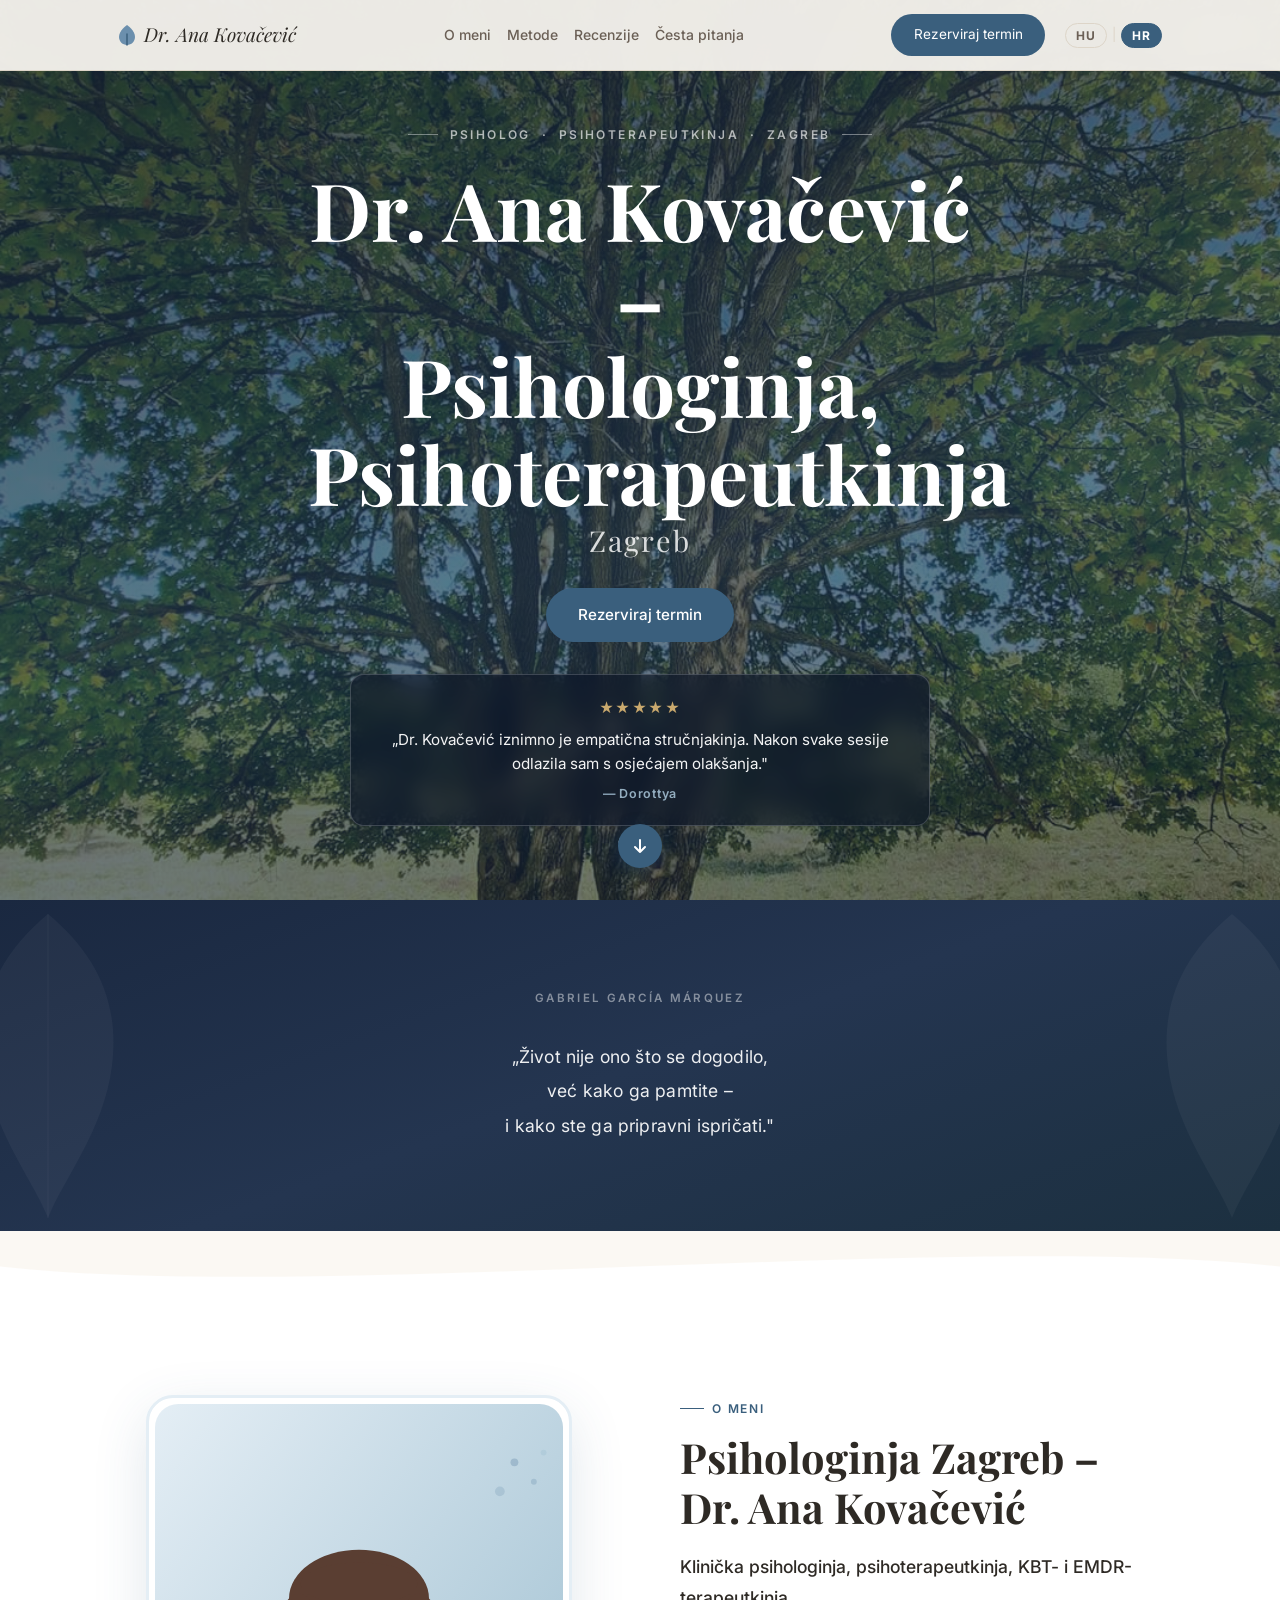
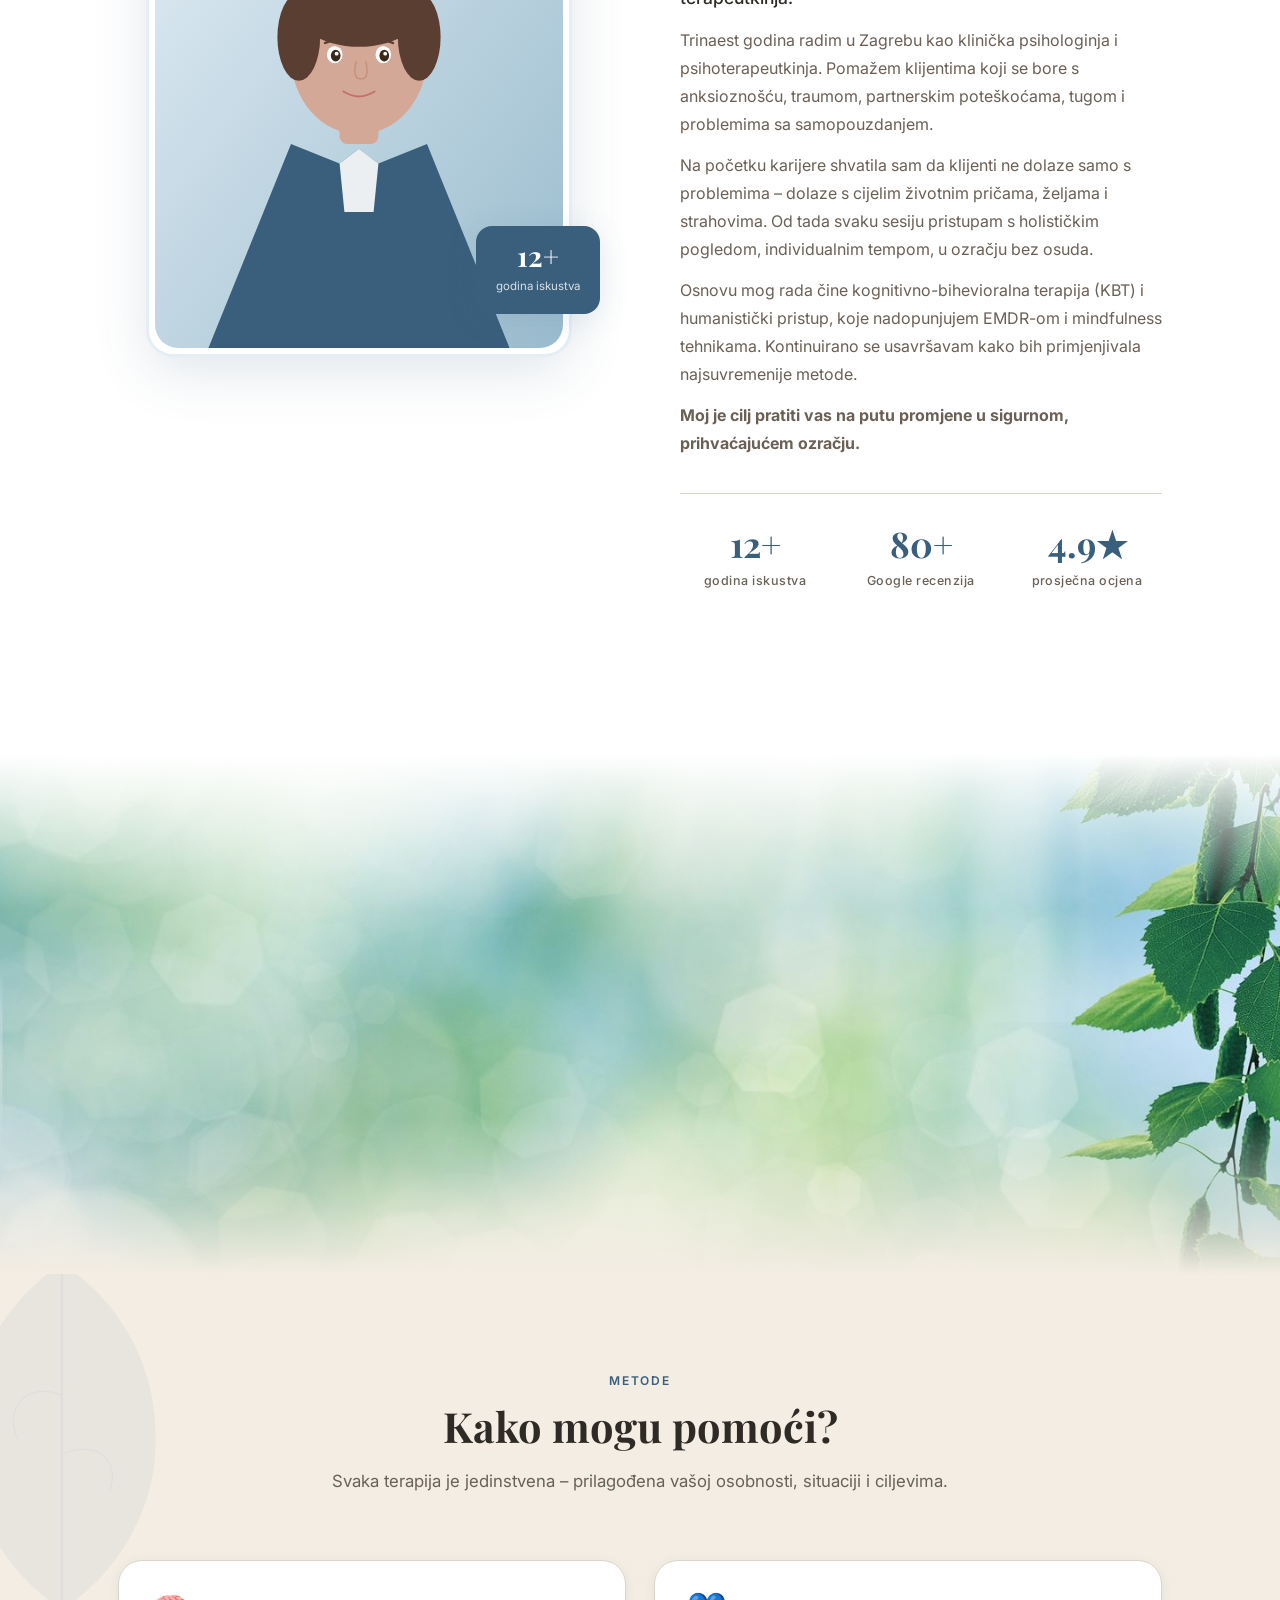
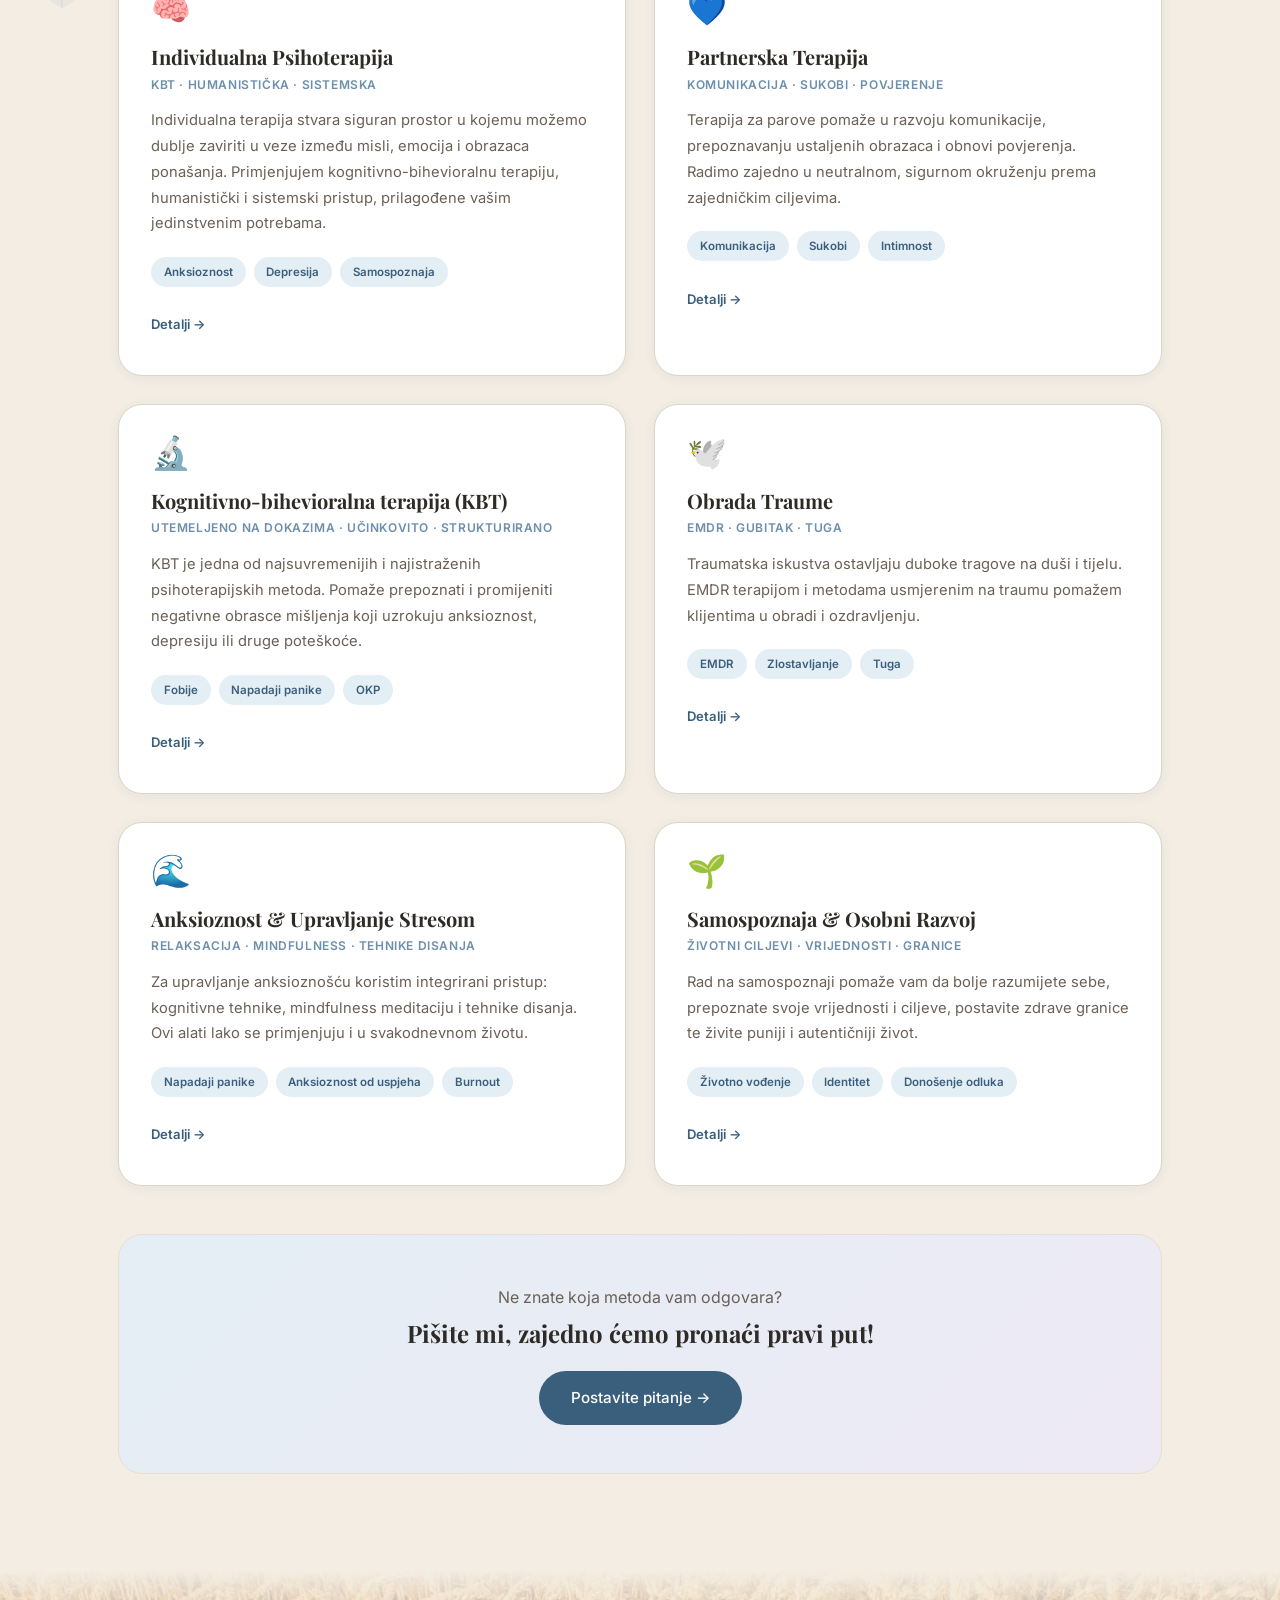
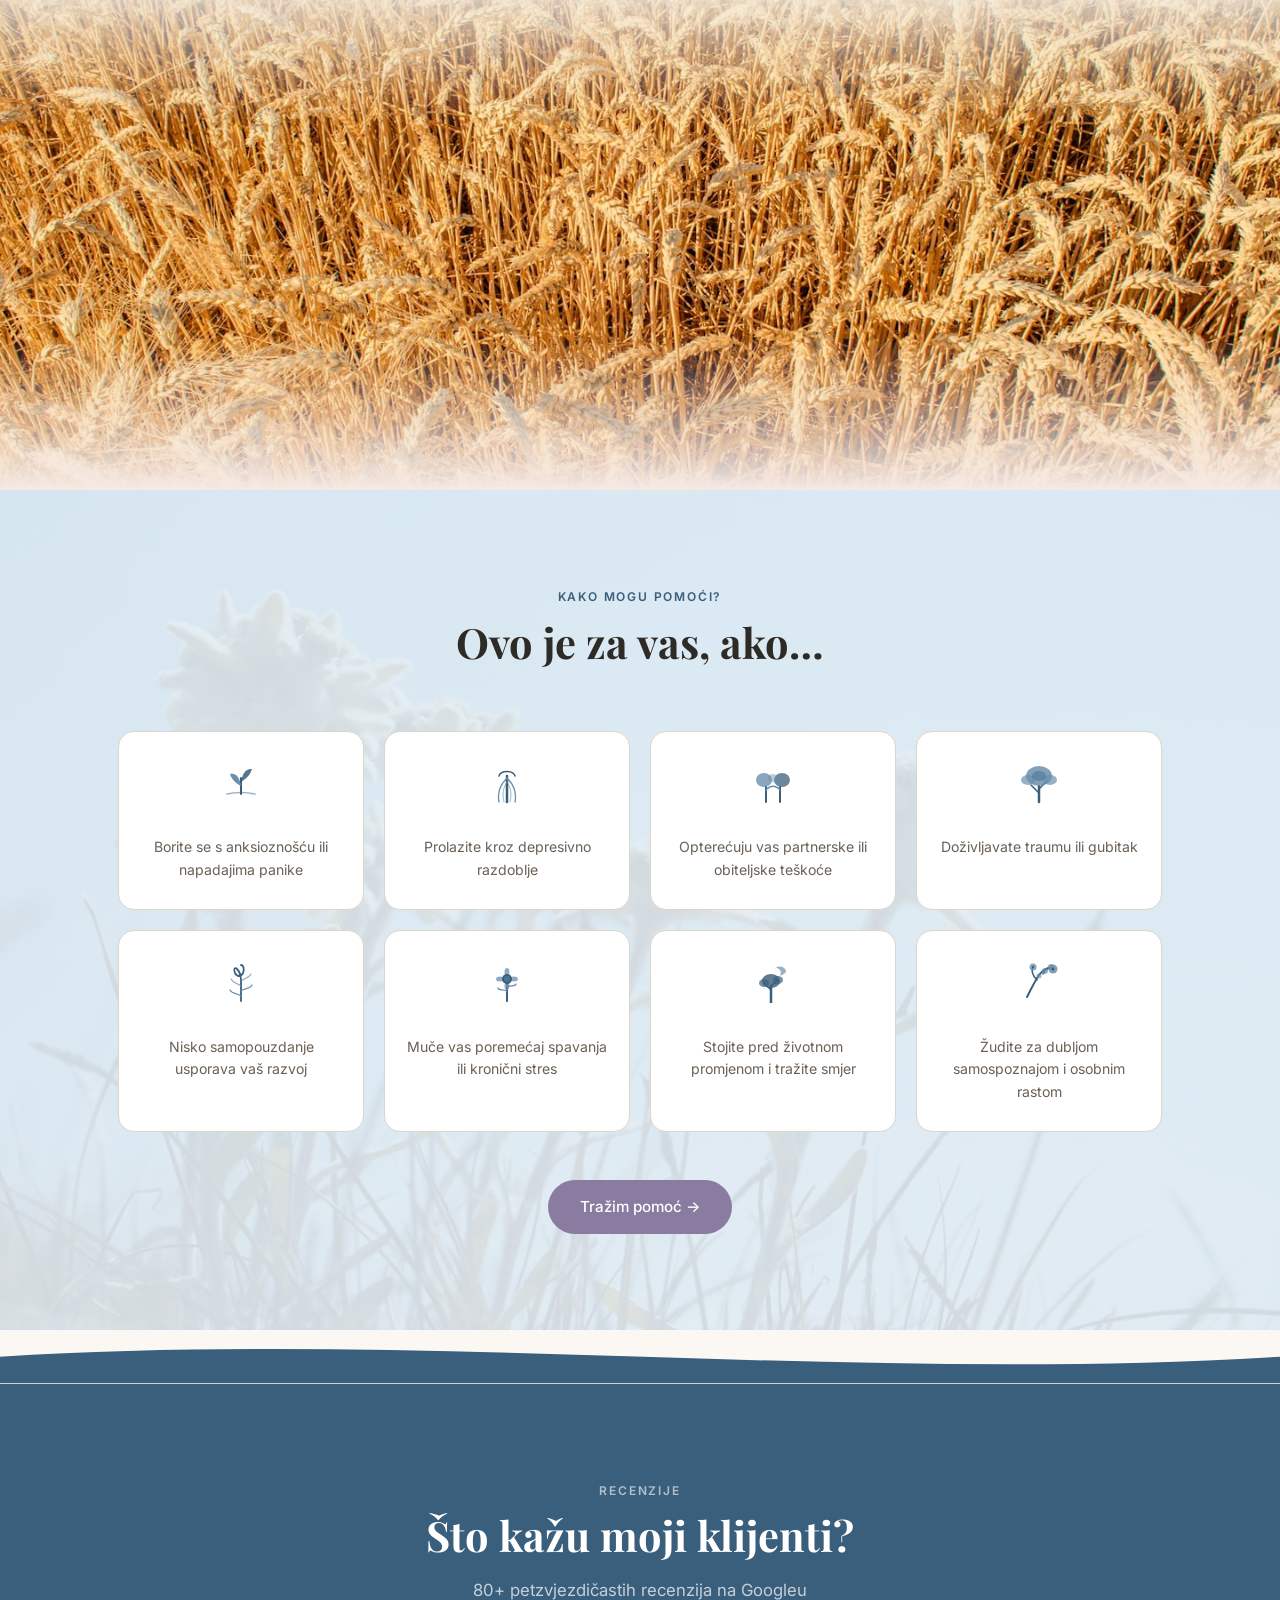
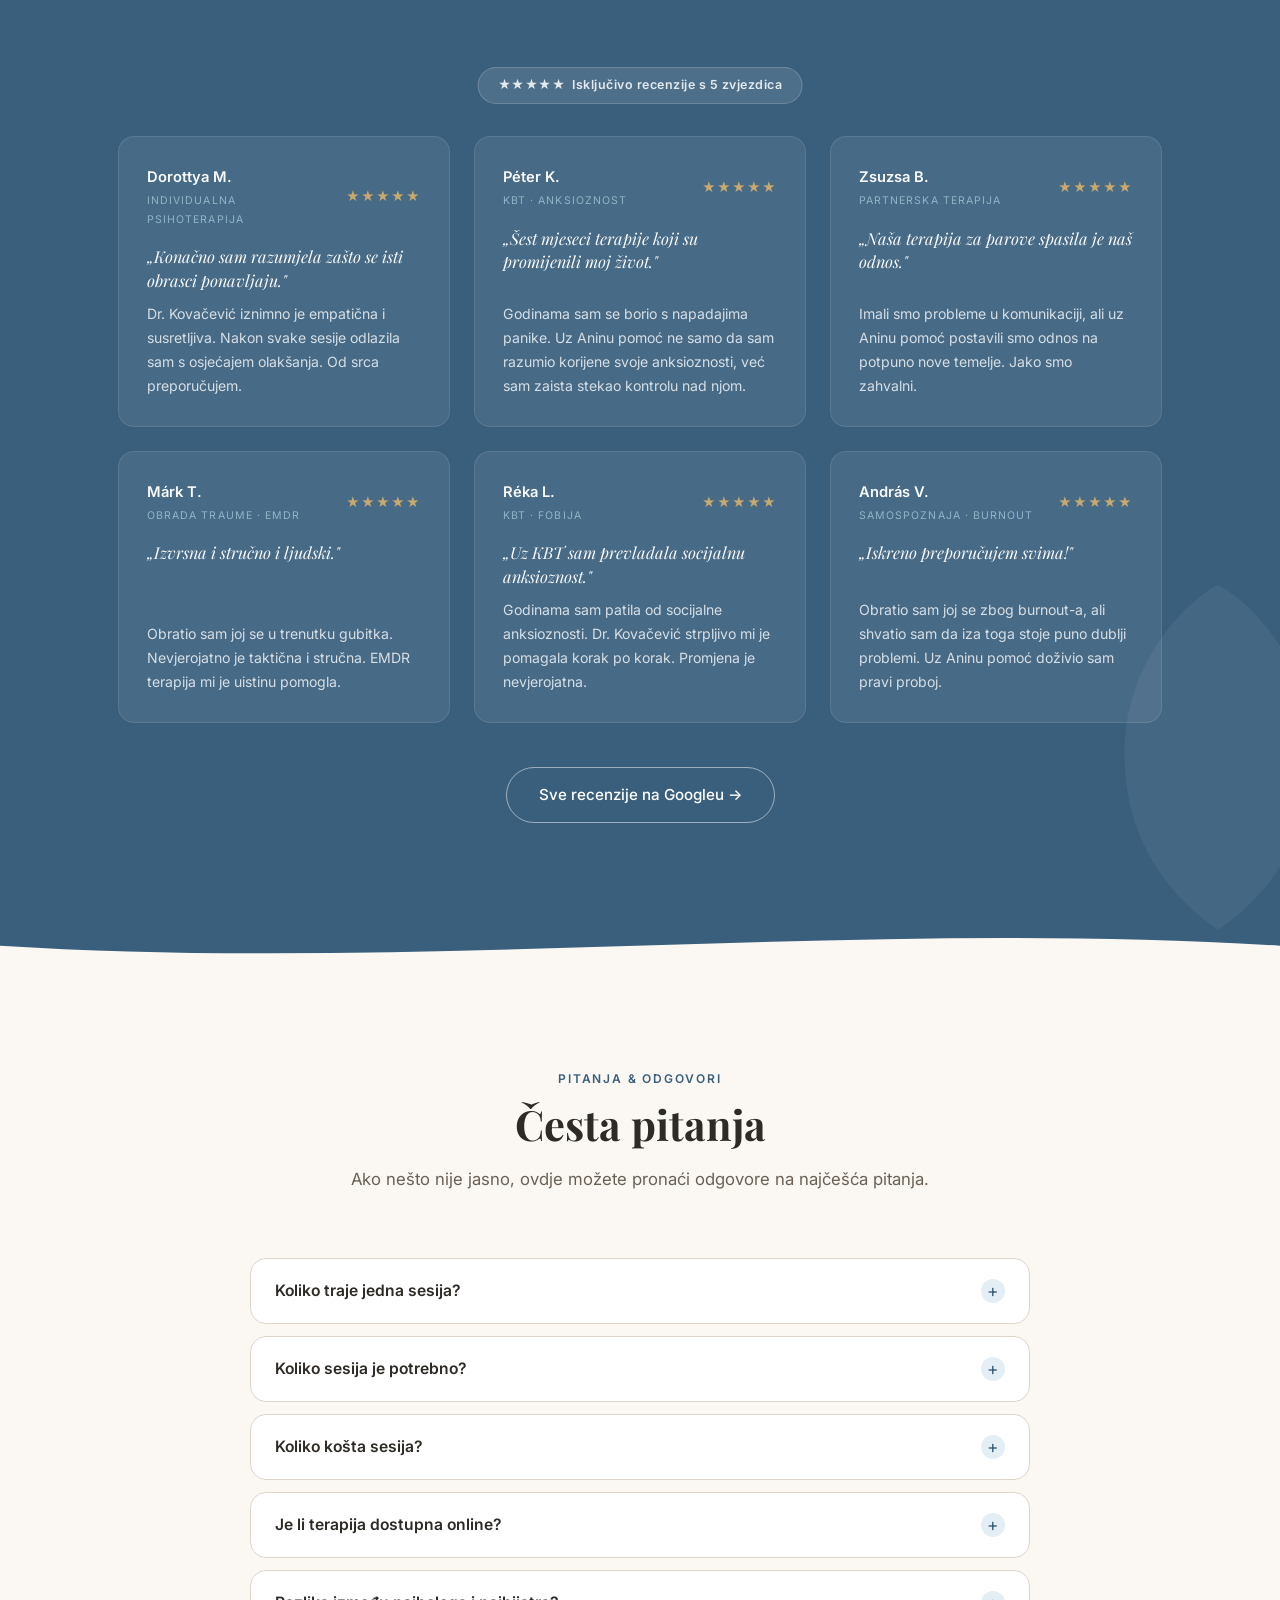
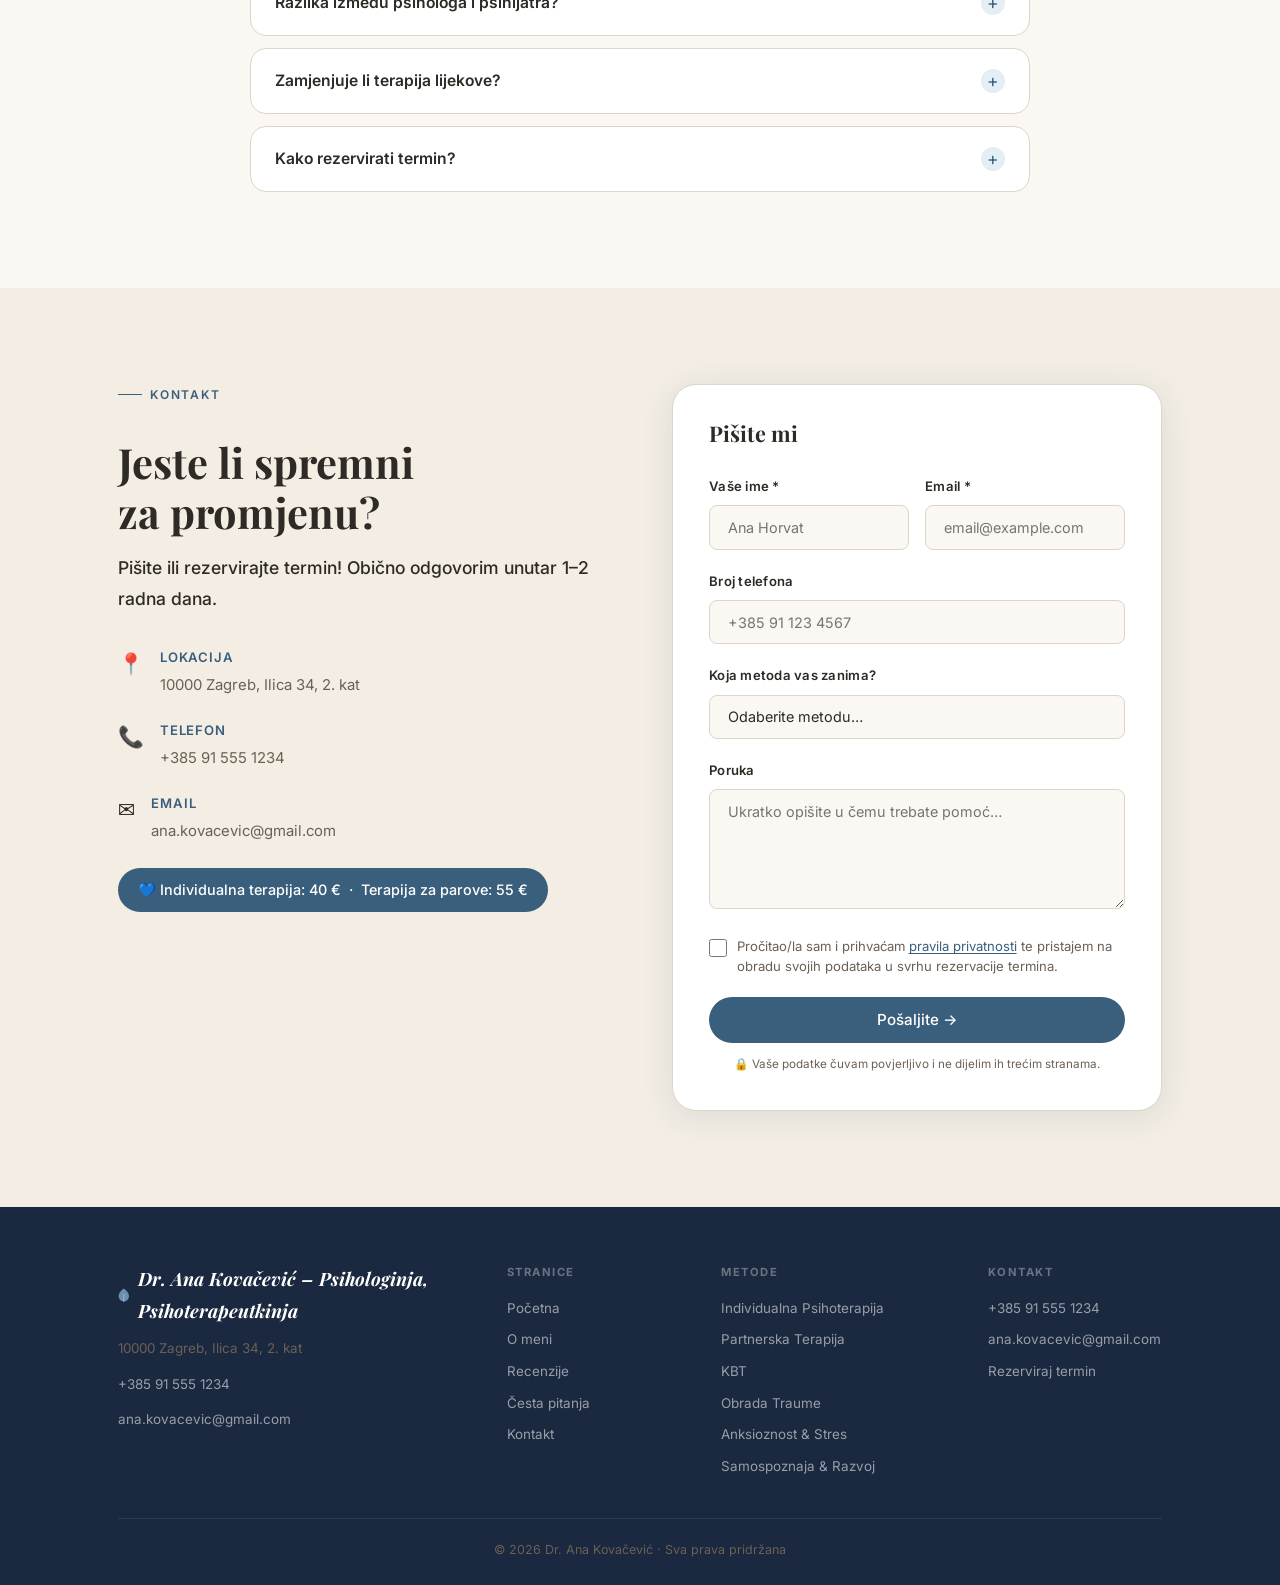
==== hr/index.html @ 61e97c7f "Add Croatian HR page: Dr. Ana Kovačević, Zagreb, EUR prices, Gmail Separate URL at /hr/ with fully s" ====
<!DOCTYPE html>
<html lang="hr">
<head>
  <meta charset="UTF-8">
  <meta name="viewport" content="width=device-width, initial-scale=1.0">
  <title>Dr. Ana Kovačević – Psihologinja, Psihoterapeutkinja | Zagreb</title>
  <meta name="description" content="Psiholog Zagreb – Dr. Ana Kovačević klinička psihologinja i psihoterapeutkinja. KBT, EMDR, individualna terapija, terapija za parove, obrada traume, upravljanje anksioznošću.">
  <meta name="keywords" content="psiholog Zagreb, psihoterapeutkinja Zagreb, Dr. Ana Kovačević, KBT terapija, EMDR, individualna terapija, terapija za parove, anksioznost, obrada traume">
  <meta name="author" content="Dr. Ana Kovačević">
  <link rel="canonical" href="https://csancus.github.io/pelda-projekt/hr/">
  <meta property="og:type" content="website">
  <meta property="og:url" content="https://csancus.github.io/pelda-projekt/hr/">
  <meta property="og:title" content="Dr. Ana Kovačević – Psihologinja, Psihoterapeutkinja | Zagreb">
  <meta property="og:description" content="Klinička psihologinja i psihoterapeutkinja u Zagrebu. KBT, EMDR, individualna i partnerska terapija. 12+ godina iskustva, 80+ Google recenzija.">
  <meta property="og:locale" content="hr_HR">
  <script type="application/ld+json">
  {
    "@context": "https://schema.org",
    "@type": "FAQPage",
    "mainEntity": [
      {
        "@type": "Question",
        "name": "Koliko traje jedna sesija?",
        "acceptedAnswer": { "@type": "Answer", "text": "Jedna sesija traje 50–60 minuta. Za prvu konzultaciju preporučujem rezervirati 90 minuta jer radimo detaljnu procjenu." }
      },
      {
        "@type": "Question",
        "name": "Koliko sesija je potrebno?",
        "acceptedAnswer": { "@type": "Answer", "text": "Svaka osoba je individualna. Mnogi osjete poboljšanje već nakon 3–5 sesija. Za dublje probleme preporučuje se 10–20 sesija." }
      },
      {
        "@type": "Question",
        "name": "Koliko košta sesija?",
        "acceptedAnswer": { "@type": "Answer", "text": "Individualna terapija: 40 € / sesija. Terapija za parove: 55 € / sesija." }
      }
    ]
  }
  </script>
  <script type="application/ld+json">
  {
    "@context": "https://schema.org",
    "@type": "HealthAndBeautyBusiness",
    "name": "Dr. Ana Kovačević – Psihologinja, Psihoterapeutkinja",
    "description": "Klinička psihologinja i psihoterapeutkinja u Zagrebu. KBT, EMDR, individualna i partnerska terapija.",
    "url": "https://csancus.github.io/pelda-projekt/hr/",
    "telephone": "+385915551234",
    "email": "ana.kovacevic@gmail.com",
    "address": {
      "@type": "PostalAddress",
      "streetAddress": "Ilica 34, 2. kat",
      "addressLocality": "Zagreb",
      "postalCode": "10000",
      "addressCountry": "HR"
    },
    "aggregateRating": {
      "@type": "AggregateRating",
      "ratingValue": "4.9",
      "reviewCount": "80",
      "bestRating": "5"
    },
    "priceRange": "40–55 €"
  }
  </script>
  <link rel="preload" as="image" href="../images/hero-bg.jpg" fetchpriority="high">
  <link rel="preconnect" href="https://fonts.googleapis.com">
  <link rel="preconnect" href="https://fonts.gstatic.com" crossorigin>
  <link rel="preload" href="https://fonts.googleapis.com/css2?family=Playfair+Display:ital,wght@0,400;0,600;0,700;1,400;1,600&family=Inter:wght@300;400;500;600&display=swap" as="style" onload="this.onload=null;this.rel='stylesheet'">
  <noscript><link rel="stylesheet" href="https://fonts.googleapis.com/css2?family=Playfair+Display:ital,wght@0,400;0,600;0,700;1,400;1,600&family=Inter:wght@300;400;500;600&display=swap"></noscript>
  <link rel="stylesheet" href="../style.css">
</head>
<body>

<!-- NAV -->
<header class="nav" id="nav">
  <div class="nav__inner">
    <a href="/hr/" class="nav__logo">
      <span class="nav__logo-leaf" aria-hidden="true">
        <svg width="18" height="22" viewBox="0 0 18 22" fill="none"><path d="M9 1C9 1 1 6 1 13C1 17.4 4.6 21 9 21C13.4 21 17 17.4 17 13C17 6 9 1 9 1Z" fill="#6B8FAD"/><path d="M9 21V10" stroke="#3A5F7D" stroke-width="1.5" stroke-linecap="round"/></svg>
      </span>
      Dr. Ana Kovačević
    </a>
    <button class="nav__toggle" id="navToggle" aria-label="Izbornik"><span></span><span></span><span></span></button>
    <nav class="nav__menu" id="navMenu">
      <a href="#o-meni">O meni</a>
      <a href="#metode">Metode</a>
      <a href="#recenzije">Recenzije</a>
      <a href="#pitanja">Česta pitanja</a>
      <a href="#kontakt" class="nav__cta nav__cta--mobile-only">Rezerviraj termin</a>
    </nav>
    <div class="nav__actions">
      <a href="#kontakt" class="nav__cta">Rezerviraj termin</a>
      <div class="lang-switcher">
        <button class="lang-btn" data-lang="hu">HU</button>
        <span class="lang-sep">|</span>
        <button class="lang-btn active" data-lang="hr">HR</button>
      </div>
    </div>
  </div>
</header>

<!-- HERO -->
<section class="hero" id="hero">
  <div class="hero__overlay" aria-hidden="true"></div>
  <div class="hero__content">
    <p class="hero__tag">Psiholog &nbsp;·&nbsp; Psihoterapeutkinja &nbsp;·&nbsp; Zagreb</p>
    <h1 class="hero__title">Dr. Ana Kovačević –<br>Psihologinja,<br>Psihoterapeutkinja<br><span class="hero__city">Zagreb</span></h1>
    <div class="hero__actions">
      <a href="#kontakt" class="btn btn--primary">Rezerviraj termin</a>
    </div>
    <div class="hero__carousel" aria-label="Recenzije">
      <div class="hero__carousel-inner">
        <div class="hero__carousel-item active">
          <span class="hero__carousel-stars">★★★★★</span>
          <p class="hero__carousel-text">„Dr. Kovačević iznimno je empatična stručnjakinja. Nakon svake sesije odlazila sam s osjećajem olakšanja."</p>
          <p class="hero__carousel-author">— Dorottya</p>
        </div>
        <div class="hero__carousel-item">
          <span class="hero__carousel-stars">★★★★★</span>
          <p class="hero__carousel-text">„Godinama sam se borio s napadajima panike. Uz Aninu pomoć zaista sam stekao kontrolu nad njima!"</p>
          <p class="hero__carousel-author">— Péter</p>
        </div>
        <div class="hero__carousel-item">
          <span class="hero__carousel-stars">★★★★★</span>
          <p class="hero__carousel-text">„Naša terapija za parove spasila je naš odnos. Iskreno preporučujemo!"</p>
          <p class="hero__carousel-author">— Zsuzsa &amp; Márk</p>
        </div>
      </div>
      <div class="hero__carousel-dots" aria-hidden="true">
        <span class="active"></span>
        <span></span>
        <span></span>
      </div>
    </div>
  </div>
</section>

<!-- VERS SZEKCIÓ -->
<section class="vers-section" id="vers">
  <div class="vers-deco vers-deco--left" aria-hidden="true">
    <svg viewBox="0 0 200 400" fill="none"><path d="M100 10 C40 60 10 120 20 200 C30 280 80 340 100 390 C120 340 170 280 180 200 C190 120 160 60 100 10Z" fill="rgba(255,255,255,0.04)"/><path d="M100 390 L100 10" stroke="rgba(255,255,255,0.06)" stroke-width="1"/></svg>
  </div>
  <div class="vers-deco vers-deco--right" aria-hidden="true">
    <svg viewBox="0 0 200 400" fill="none"><path d="M100 10 C40 60 10 120 20 200 C30 280 80 340 100 390 C120 340 170 280 180 200 C190 120 160 60 100 10Z" fill="rgba(255,255,255,0.04)"/></svg>
  </div>
  <div class="vers-inner">
    <span class="vers-label">Gabriel García Márquez</span>
    <blockquote class="vers-text">
      <p>„Život nije ono što se dogodilo,<br>
već kako ga pamtite –<br>
i kako ste ga pripravni ispričati."</p>
    </blockquote>
  </div>
</section>

<!-- WAVE -->
<div class="wave-divider" aria-hidden="true">
  <svg viewBox="0 0 1440 80" preserveAspectRatio="none"><path d="M0,40 C360,80 1080,0 1440,40 L1440,80 L0,80 Z" fill="#fff"/></svg>
</div>

<!-- O MENI -->
<section class="section bemutatkozas" id="o-meni">
  <div class="container container--split">
    <div class="bemutatkozas__img">
      <div class="bemutatkozas__img-wrap">
        <!-- SVG placeholder portrait -->
        <svg class="bemutatkozas__photo" viewBox="0 0 420 560" xmlns="http://www.w3.org/2000/svg" aria-label="Dr. Ana Kovačević psihologinja portret">
          <defs>
            <linearGradient id="bgGrad" x1="0%" y1="0%" x2="100%" y2="100%">
              <stop offset="0%" style="stop-color:#E4EEF5;stop-opacity:1" />
              <stop offset="100%" style="stop-color:#9ABCCE;stop-opacity:1" />
            </linearGradient>
            <linearGradient id="figureGrad" x1="0%" y1="0%" x2="0%" y2="100%">
              <stop offset="0%" style="stop-color:#6B8FAD;stop-opacity:0.85" />
              <stop offset="100%" style="stop-color:#3A5F7D;stop-opacity:0.9" />
            </linearGradient>
            <clipPath id="roundedClip">
              <rect width="420" height="560" rx="24" ry="24"/>
            </clipPath>
          </defs>
          <g clip-path="url(#roundedClip)">
            <rect width="420" height="560" fill="url(#bgGrad)"/>
            <!-- Body / torso -->
            <ellipse cx="210" cy="580" rx="155" ry="120" fill="url(#figureGrad)"/>
            <!-- Neck -->
            <rect x="190" y="290" width="40" height="60" rx="8" fill="#d4a896"/>
            <!-- Head -->
            <ellipse cx="210" cy="260" rx="70" ry="80" fill="#d4a896"/>
            <!-- Hair -->
            <ellipse cx="210" cy="200" rx="72" ry="50" fill="#5a3e32"/>
            <ellipse cx="148" cy="240" rx="22" ry="45" fill="#5a3e32"/>
            <ellipse cx="272" cy="240" rx="22" ry="45" fill="#5a3e32"/>
            <ellipse cx="210" cy="185" rx="60" ry="22" fill="#5a3e32"/>
            <!-- Eyes -->
            <ellipse cx="185" cy="258" rx="8" ry="9" fill="#fff"/>
            <ellipse cx="235" cy="258" rx="8" ry="9" fill="#fff"/>
            <ellipse cx="186" cy="259" rx="5" ry="6" fill="#3a2a1a"/>
            <ellipse cx="236" cy="259" rx="5" ry="6" fill="#3a2a1a"/>
            <ellipse cx="187" cy="257" rx="2" ry="2" fill="#fff"/>
            <ellipse cx="237" cy="257" rx="2" ry="2" fill="#fff"/>
            <!-- Eyebrows -->
            <path d="M175 246 Q185 241 197 245" stroke="#5a3e32" stroke-width="2.5" fill="none" stroke-linecap="round"/>
            <path d="M223 245 Q235 241 245 246" stroke="#5a3e32" stroke-width="2.5" fill="none" stroke-linecap="round"/>
            <!-- Nose -->
            <path d="M207 265 Q204 278 208 282 Q212 284 216 282 Q220 278 217 265" stroke="#c4907a" stroke-width="1.5" fill="none" stroke-linecap="round"/>
            <!-- Mouth / smile -->
            <path d="M194 296 Q210 306 226 296" stroke="#c4706a" stroke-width="2" fill="none" stroke-linecap="round"/>
            <!-- Jacket / collar -->
            <path d="M55 560 L140 350 L190 370 L210 355 L230 370 L280 350 L365 560 Z" fill="#3A5F7D"/>
            <!-- Shirt -->
            <path d="M190 370 L210 355 L230 370 L225 420 L195 420 Z" fill="#fff" opacity="0.9"/>
            <!-- Decorative dots top-right -->
            <circle cx="370" cy="60" r="4" fill="#6B8FAD" opacity="0.4"/>
            <circle cx="390" cy="80" r="3" fill="#6B8FAD" opacity="0.3"/>
            <circle cx="355" cy="90" r="5" fill="#6B8FAD" opacity="0.25"/>
            <circle cx="400" cy="50" r="3" fill="#9ABCCE" opacity="0.35"/>
          </g>
        </svg>
        <div class="bemutatkozas__badge">
          <strong>12+</strong>
          <span>godina iskustva</span>
        </div>
      </div>
    </div>
    <div class="bemutatkozas__text">
      <p class="section__tag">O meni</p>
      <h2>Psihologinja Zagreb –<br>Dr. Ana Kovačević</h2>
      <p class="lead">Klinička psihologinja, psihoterapeutkinja, KBT- i EMDR-terapeutkinja.</p>
      <div>
        <p>Trinaest godina radim u Zagrebu kao klinička psihologinja i psihoterapeutkinja. Pomažem klijentima koji se bore s anksioznošću, traumom, partnerskim poteškoćama, tugom i problemima sa samopouzdanjem.</p>
        <p>Na početku karijere shvatila sam da klijenti ne dolaze samo s problemima – dolaze s cijelim životnim pričama, željama i strahovima. Od tada svaku sesiju pristupam s holističkim pogledom, individualnim tempom, u ozračju bez osuda.</p>
        <p>Osnovu mog rada čine kognitivno-bihevioralna terapija (KBT) i humanistički pristup, koje nadopunjujem EMDR-om i mindfulness tehnikama. Kontinuirano se usavršavam kako bih primjenjivala najsuvremenije metode.</p>
        <p><strong>Moj je cilj pratiti vas na putu promjene u sigurnom, prihvaćajućem ozračju.</strong></p>
      </div>
      <div class="bemutatkozas__stats">
        <div class="stat">
          <strong>12+</strong>
          <span>godina iskustva</span>
        </div>
        <div class="stat">
          <strong>80+</strong>
          <span>Google recenzija</span>
        </div>
        <div class="stat">
          <strong>4.9★</strong>
          <span>prosječna ocjena</span>
        </div>
      </div>
      <p class="reviews__only5" style="margin-top:1rem">★★★★★ &nbsp;Isključivo recenzije s 5 i 4.9 zvjezdica</p>
    </div>
  </div>
</section>

<!-- PHOTO STRIP 1 -->
<div class="photo-strip" style="background-image:url('../images/erdo-napfeny.jpg')" role="img" aria-label="Šuma">
  <div class="photo-strip__fade photo-strip__fade--top" style="background:linear-gradient(to bottom,#fff 0%,transparent 100%)"></div>
  <div class="photo-strip__fade photo-strip__fade--bottom" style="background:linear-gradient(to top,#F3EDE3 0%,transparent 100%)"></div>
</div>

<!-- METODE -->
<section class="section modszerek" id="metode">
  <div class="deco-leaf deco-leaf--tl" aria-hidden="true">
    <svg viewBox="0 0 300 500" fill="none"><path d="M150 20 C60 80 10 180 25 300 C40 400 110 470 150 490 C190 470 260 400 275 300 C290 180 240 80 150 20Z" fill="rgba(107,143,173,0.08)"/><path d="M150 490 L150 20" stroke="rgba(107,143,173,0.1)" stroke-width="2"/><path d="M150 200 C100 180 70 220 90 260" stroke="rgba(107,143,173,0.08)" stroke-width="1.5"/><path d="M150 280 C200 260 230 290 215 330" stroke="rgba(107,143,173,0.08)" stroke-width="1.5"/></svg>
  </div>
  <div class="container">
    <div class="section__head">
      <p class="section__tag">Metode</p>
      <h2>Kako mogu pomoći?</h2>
      <p class="section__lead">Svaka terapija je jedinstvena – prilagođena vašoj osobnosti, situaciji i ciljevima.</p>
    </div>
    <div class="services-grid">

      <!-- 01 INDIVIDUALNA PSIHOTERAPIJA -->
      <div class="service-card" id="sc-01">
        <div class="service-card__top">
          <div class="service-card__icon">🧠</div>
        </div>
        <h3>Individualna Psihoterapija</h3>
        <span class="service-card__sub">KBT · Humanistička · Sistemska</span>
        <p>Individualna terapija stvara siguran prostor u kojemu možemo dublje zaviriti u veze između misli, emocija i obrazaca ponašanja. Primjenjujem kognitivno-bihevioralnu terapiju, humanistički i sistemski pristup, prilagođene vašim jedinstvenim potrebama.</p>
        <div class="service-card__tags">
          <span>Anksioznost</span><span>Depresija</span><span>Samospoznaja</span>
        </div>
        <a href="#kontakt" class="service-card__toggle">Detalji →</a>
      </div>

      <!-- 02 PARTNERSKA TERAPIJA -->
      <div class="service-card" id="sc-02">
        <div class="service-card__top">
          <div class="service-card__icon">💙</div>
        </div>
        <h3>Partnerska Terapija</h3>
        <span class="service-card__sub">Komunikacija · Sukobi · Povjerenje</span>
        <p>Terapija za parove pomaže u razvoju komunikacije, prepoznavanju ustaljenih obrazaca i obnovi povjerenja. Radimo zajedno u neutralnom, sigurnom okruženju prema zajedničkim ciljevima.</p>
        <div class="service-card__tags">
          <span>Komunikacija</span><span>Sukobi</span><span>Intimnost</span>
        </div>
        <a href="#kontakt" class="service-card__toggle">Detalji →</a>
      </div>

      <!-- 03 KBT -->
      <div class="service-card" id="sc-03">
        <div class="service-card__top">
          <div class="service-card__icon">🔬</div>
        </div>
        <h3>Kognitivno-bihevioralna terapija (KBT)</h3>
        <span class="service-card__sub">Utemeljeno na dokazima · Učinkovito · Strukturirano</span>
        <p>KBT je jedna od najsuvremenijih i najistraženih psihoterapijskih metoda. Pomaže prepoznati i promijeniti negativne obrasce mišljenja koji uzrokuju anksioznost, depresiju ili druge poteškoće.</p>
        <div class="service-card__tags">
          <span>Fobije</span><span>Napadaji panike</span><span>OKP</span>
        </div>
        <a href="#kontakt" class="service-card__toggle">Detalji →</a>
      </div>

      <!-- 04 OBRADA TRAUME -->
      <div class="service-card" id="sc-04">
        <div class="service-card__top">
          <div class="service-card__icon">🕊️</div>
        </div>
        <h3>Obrada Traume</h3>
        <span class="service-card__sub">EMDR · Gubitak · Tuga</span>
        <p>Traumatska iskustva ostavljaju duboke tragove na duši i tijelu. EMDR terapijom i metodama usmjerenim na traumu pomažem klijentima u obradi i ozdravljenju.</p>
        <div class="service-card__tags">
          <span>EMDR</span><span>Zlostavljanje</span><span>Tuga</span>
        </div>
        <a href="#kontakt" class="service-card__toggle">Detalji →</a>
      </div>

      <!-- 05 ANKSIOZNOST -->
      <div class="service-card" id="sc-05">
        <div class="service-card__top">
          <div class="service-card__icon">🌊</div>
        </div>
        <h3>Anksioznost &amp; Upravljanje Stresom</h3>
        <span class="service-card__sub">Relaksacija · Mindfulness · Tehnike disanja</span>
        <p>Za upravljanje anksioznošću koristim integrirani pristup: kognitivne tehnike, mindfulness meditaciju i tehnike disanja. Ovi alati lako se primjenjuju i u svakodnevnom životu.</p>
        <div class="service-card__tags">
          <span>Napadaji panike</span><span>Anksioznost od uspjeha</span><span>Burnout</span>
        </div>
        <a href="#kontakt" class="service-card__toggle">Detalji →</a>
      </div>

      <!-- 06 SAMOSPOZNAJA -->
      <div class="service-card" id="sc-06">
        <div class="service-card__top">
          <div class="service-card__icon">🌱</div>
        </div>
        <h3>Samospoznaja &amp; Osobni Razvoj</h3>
        <span class="service-card__sub">Životni ciljevi · Vrijednosti · Granice</span>
        <p>Rad na samospoznaji pomaže vam da bolje razumijete sebe, prepoznate svoje vrijednosti i ciljeve, postavite zdrave granice te živite puniji i autentičniji život.</p>
        <div class="service-card__tags">
          <span>Životno vođenje</span><span>Identitet</span><span>Donošenje odluka</span>
        </div>
        <a href="#kontakt" class="service-card__toggle">Detalji →</a>
      </div>

    </div>

    <div class="services-cta">
      <p>Ne znate koja metoda vam odgovara?</p>
      <h3>Pišite mi, zajedno ćemo pronaći pravi put!</h3>
      <a href="#kontakt" class="btn btn--primary">Postavite pitanje →</a>
    </div>
  </div>
</section>

<!-- PHOTO STRIP 2 -->
<div class="photo-strip" style="background-image:url('../images/buza-mezo.jpg')" role="img" aria-label="Polje">
  <div class="photo-strip__fade photo-strip__fade--top" style="background:linear-gradient(to bottom,#F3EDE3 0%,transparent 100%)"></div>
  <div class="photo-strip__fade photo-strip__fade--bottom" style="background:linear-gradient(to top,#F5EAE5 0%,transparent 100%)"></div>
</div>

<!-- KAKO MOGU POMOĆI -->
<section class="section segitseg" id="segitseg" style="background-image:image-set(url('../images/havasi-gyopar.webp') type('image/webp'),url('../images/havasi-gyopar.jpg') type('image/jpeg'))">
  <div class="container">
    <div class="section__head">
      <p class="section__tag">Kako mogu pomoći?</p>
      <h2>Ovo je za vas, ako…</h2>
    </div>
    <div class="problems">
      <div class="problem">
        <div class="problem__icon">
          <svg width="44" height="44" viewBox="0 0 44 44" fill="none" xmlns="http://www.w3.org/2000/svg"><path d="M8 34 Q22 31 36 34" stroke="#3A5F7D" stroke-width="1.5" stroke-linecap="round" fill="none" opacity="0.5"/><path d="M22 34 L22 18" stroke="#3A5F7D" stroke-width="2" stroke-linecap="round"/><path d="M22 26 C22 26 13 22 11 14 C11 14 20 11 22 26Z" fill="#6B8FAD"/><path d="M22 22 C22 22 31 17 33 9 C33 9 24 7 22 22Z" fill="#3A5F7D" opacity="0.85"/></svg>
        </div>
        <p>Borite se s anksioznošću ili napadajima panike</p>
      </div>
      <div class="problem">
        <div class="problem__icon">
          <svg width="44" height="44" viewBox="0 0 44 44" fill="none" xmlns="http://www.w3.org/2000/svg"><path d="M22 42 L22 16" stroke="#3A5F7D" stroke-width="2.5" stroke-linecap="round"/><path d="M14 16 C16 10 28 10 30 16" stroke="#3A5F7D" stroke-width="1.5" stroke-linecap="round" fill="none"/><path d="M22 18 C16 24 12 32 14 42" stroke="#6B8FAD" stroke-width="1.3" stroke-linecap="round" fill="none"/><path d="M22 18 C28 24 32 32 30 42" stroke="#6B8FAD" stroke-width="1.3" stroke-linecap="round" fill="none"/><path d="M22 22 C18 28 17 34 19 42" stroke="#6B8FAD" stroke-width="1" stroke-linecap="round" fill="none" opacity="0.65"/><path d="M22 22 C26 28 27 34 25 42" stroke="#6B8FAD" stroke-width="1" stroke-linecap="round" fill="none" opacity="0.65"/></svg>
        </div>
        <p>Prolazite kroz depresivno razdoblje</p>
      </div>
      <div class="problem">
        <div class="problem__icon">
          <svg width="44" height="44" viewBox="0 0 44 44" fill="none" xmlns="http://www.w3.org/2000/svg"><path d="M15 42 L15 27" stroke="#3A5F7D" stroke-width="2" stroke-linecap="round"/><path d="M29 42 L29 27" stroke="#3A5F7D" stroke-width="2" stroke-linecap="round"/><path d="M15 30 C19 25 25 25 29 30" stroke="#6B8FAD" stroke-width="1.5" stroke-linecap="round" fill="none"/><ellipse cx="13" cy="20" rx="8" ry="7" fill="#6B8FAD" opacity="0.8"/><ellipse cx="31" cy="20" rx="8" ry="7" fill="#3A5F7D" opacity="0.75"/><ellipse cx="22" cy="18" rx="5" ry="4" fill="#6B8FAD" opacity="0.45"/></svg>
        </div>
        <p>Opterećuju vas partnerske ili obiteljske teškoće</p>
      </div>
      <div class="problem">
        <div class="problem__icon">
          <svg width="44" height="44" viewBox="0 0 44 44" fill="none" xmlns="http://www.w3.org/2000/svg"><path d="M22 42 L22 26" stroke="#3A5F7D" stroke-width="2.5" stroke-linecap="round"/><path d="M22 33 L14 25" stroke="#3A5F7D" stroke-width="1.5" stroke-linecap="round"/><path d="M22 29 L30 21" stroke="#3A5F7D" stroke-width="1.5" stroke-linecap="round"/><ellipse cx="22" cy="16" rx="13" ry="10" fill="#6B8FAD" opacity="0.85"/><ellipse cx="11" cy="20" rx="7" ry="5" fill="#6B8FAD" opacity="0.7"/><ellipse cx="33" cy="20" rx="7" ry="5" fill="#6B8FAD" opacity="0.7"/><ellipse cx="22" cy="16" rx="7" ry="5" fill="#3A5F7D" opacity="0.4"/></svg>
        </div>
        <p>Doživljavate traumu ili gubitak</p>
      </div>
      <div class="problem">
        <div class="problem__icon">
          <svg width="44" height="44" viewBox="0 0 44 44" fill="none" xmlns="http://www.w3.org/2000/svg"><path d="M22 42 C22 34 22 28 22 22 C22 16 20 12 18 10 C16 8 14 10 16 14 C18 18 22 18 24 14 C26 10 24 6 22 6" stroke="#3A5F7D" stroke-width="1.8" stroke-linecap="round" fill="none"/><path d="M22 37 C18 34 13 35 11 31" stroke="#6B8FAD" stroke-width="1.2" stroke-linecap="round" fill="none"/><path d="M22 32 C26 29 31 30 33 26" stroke="#6B8FAD" stroke-width="1.2" stroke-linecap="round" fill="none"/><path d="M22 27 C18 24 14 24 12 20" stroke="#6B8FAD" stroke-width="1.1" stroke-linecap="round" fill="none" opacity="0.8"/><path d="M22 22 C26 19 30 19 32 15" stroke="#6B8FAD" stroke-width="1.1" stroke-linecap="round" fill="none" opacity="0.8"/></svg>
        </div>
        <p>Nisko samopouzdanje usporava vaš razvoj</p>
      </div>
      <div class="problem">
        <div class="problem__icon">
          <svg width="44" height="44" viewBox="0 0 44 44" fill="none" xmlns="http://www.w3.org/2000/svg"><path d="M22 42 L22 22" stroke="#3A5F7D" stroke-width="2" stroke-linecap="round"/><path d="M22 32 C18 30 14 32 13 29" stroke="#6B8FAD" stroke-width="1.3" stroke-linecap="round" fill="none"/><path d="M22 28 C26 26 30 28 31 25" stroke="#6B8FAD" stroke-width="1.3" stroke-linecap="round" fill="none"/><ellipse cx="22" cy="13" rx="2.5" ry="4" fill="#6B8FAD" opacity="0.75"/><ellipse cx="22" cy="27" rx="2.5" ry="4" fill="#6B8FAD" opacity="0.75"/><ellipse cx="15" cy="20" rx="4" ry="2.5" fill="#6B8FAD" opacity="0.75"/><ellipse cx="29" cy="20" rx="4" ry="2.5" fill="#6B8FAD" opacity="0.75"/><circle cx="22" cy="20" r="5" fill="#3A5F7D"/><circle cx="22" cy="20" r="3" fill="#6B8FAD" opacity="0.45"/></svg>
        </div>
        <p>Muče vas poremećaj spavanja ili kronični stres</p>
      </div>
      <div class="problem">
        <div class="problem__icon">
          <svg width="44" height="44" viewBox="0 0 44 44" fill="none" xmlns="http://www.w3.org/2000/svg"><path d="M34 10 C31 7 27 7 25 9 C29 9 31 13 29 17 C33 15 37 13 34 10Z" fill="#6B8FAD" opacity="0.7"/><path d="M20 44 L20 27" stroke="#3A5F7D" stroke-width="2.5" stroke-linecap="round"/><path d="M20 31 L13 24" stroke="#3A5F7D" stroke-width="1.5" stroke-linecap="round"/><path d="M20 27 L27 21" stroke="#3A5F7D" stroke-width="1.5" stroke-linecap="round"/><ellipse cx="20" cy="22" rx="9" ry="7" fill="#3A5F7D" opacity="0.82"/><ellipse cx="13" cy="24" rx="5" ry="4" fill="#3A5F7D" opacity="0.7"/><ellipse cx="27" cy="21" rx="5" ry="4" fill="#3A5F7D" opacity="0.7"/></svg>
        </div>
        <p>Stojite pred životnom promjenom i tražite smjer</p>
      </div>
      <div class="problem">
        <div class="problem__icon">
          <svg width="44" height="44" viewBox="0 0 44 44" fill="none" xmlns="http://www.w3.org/2000/svg"><path d="M10 38 C14 30 18 22 22 16 C26 10 32 8 36 10" stroke="#3A5F7D" stroke-width="2" stroke-linecap="round" fill="none"/><path d="M20 21 C16 17 14 12 16 8" stroke="#3A5F7D" stroke-width="1.5" stroke-linecap="round" fill="none"/><path d="M26 15 C28 11 30 8 34 8" stroke="#3A5F7D" stroke-width="1.5" stroke-linecap="round" fill="none"/><circle cx="36" cy="10" r="4.5" fill="#6B8FAD" opacity="0.85"/><circle cx="16" cy="8" r="3.5" fill="#6B8FAD" opacity="0.8"/><circle cx="34" cy="8" r="3" fill="#6B8FAD" opacity="0.75"/><circle cx="28" cy="12" r="3" fill="#6B8FAD" opacity="0.7"/><circle cx="22" cy="17" r="2.5" fill="#6B8FAD" opacity="0.65"/><circle cx="36" cy="10" r="1.5" fill="#3A5F7D"/><circle cx="16" cy="8" r="1.2" fill="#3A5F7D"/></svg>
        </div>
        <p>Žudite za dubljom samospoznajom i osobnim rastom</p>
      </div>
    </div>
    <div class="segitseg__cta">
      <a href="#kontakt" class="btn btn--rose">Tražim pomoć →</a>
    </div>
  </div>
</section>

<!-- WAVE -->
<div class="wave-divider" aria-hidden="true">
  <svg viewBox="0 0 1440 60" preserveAspectRatio="none"><path d="M0,30 C480,0 960,60 1440,30 L1440,60 L0,60 Z" fill="#3A5F7D"/></svg>
</div>

<!-- RECENZIJE -->
<section class="section velemenyek" id="recenzije">
  <div class="deco-leaf deco-leaf--br" aria-hidden="true">
    <svg viewBox="0 0 300 500" fill="none"><path d="M150 20 C60 80 10 180 25 300 C40 400 110 470 150 490 C190 470 260 400 275 300 C290 180 240 80 150 20Z" fill="rgba(255,255,255,0.05)"/></svg>
  </div>
  <div class="container">
    <div class="section__head">
      <p class="section__tag" style="color:rgba(255,255,255,.6)">Recenzije</p>
      <h2 style="color:#fff">Što kažu moji klijenti?</h2>
      <p class="section__lead" style="color:rgba(255,255,255,.7)">80+ petzvjezdičastih recenzija na Googleu</p>
    </div>
    <p class="reviews__only5">★★★★★ &nbsp;Isključivo recenzije s 5 zvjezdica</p>
    <div class="reviews">
      <div class="review">
        <div class="review__header">
          <div class="review__meta">
            <div class="review__author">Dorottya M.</div>
            <div class="review__service">Individualna psihoterapija</div>
          </div>
          <div class="review__stars">★★★★★</div>
        </div>
        <span class="review__highlight">„Konačno sam razumjela zašto se isti obrasci ponavljaju."</span>
        <p class="review__body">Dr. Kovačević iznimno je empatična i susretljiva. Nakon svake sesije odlazila sam s osjećajem olakšanja. Od srca preporučujem.</p>
      </div>
      <div class="review">
        <div class="review__header">
          <div class="review__meta">
            <div class="review__author">Péter K.</div>
            <div class="review__service">KBT · Anksioznost</div>
          </div>
          <div class="review__stars">★★★★★</div>
        </div>
        <span class="review__highlight">„Šest mjeseci terapije koji su promijenili moj život."</span>
        <p class="review__body">Godinama sam se borio s napadajima panike. Uz Aninu pomoć ne samo da sam razumio korijene svoje anksioznosti, već sam zaista stekao kontrolu nad njom.</p>
      </div>
      <div class="review">
        <div class="review__header">
          <div class="review__meta">
            <div class="review__author">Zsuzsa B.</div>
            <div class="review__service">Partnerska terapija</div>
          </div>
          <div class="review__stars">★★★★★</div>
        </div>
        <span class="review__highlight">„Naša terapija za parove spasila je naš odnos."</span>
        <p class="review__body">Imali smo probleme u komunikaciji, ali uz Aninu pomoć postavili smo odnos na potpuno nove temelje. Jako smo zahvalni.</p>
      </div>
      <div class="review">
        <div class="review__header">
          <div class="review__meta">
            <div class="review__author">Márk T.</div>
            <div class="review__service">Obrada traume · EMDR</div>
          </div>
          <div class="review__stars">★★★★★</div>
        </div>
        <span class="review__highlight">„Izvrsna i stručno i ljudski."</span>
        <p class="review__body">Obratio sam joj se u trenutku gubitka. Nevjerojatno je taktična i stručna. EMDR terapija mi je uistinu pomogla.</p>
      </div>
      <div class="review">
        <div class="review__header">
          <div class="review__meta">
            <div class="review__author">Réka L.</div>
            <div class="review__service">KBT · Fobija</div>
          </div>
          <div class="review__stars">★★★★★</div>
        </div>
        <span class="review__highlight">„Uz KBT sam prevladala socijalnu anksioznost."</span>
        <p class="review__body">Godinama sam patila od socijalne anksioznosti. Dr. Kovačević strpljivo mi je pomagala korak po korak. Promjena je nevjerojatna.</p>
      </div>
      <div class="review">
        <div class="review__header">
          <div class="review__meta">
            <div class="review__author">András V.</div>
            <div class="review__service">Samospoznaja · Burnout</div>
          </div>
          <div class="review__stars">★★★★★</div>
        </div>
        <span class="review__highlight">„Iskreno preporučujem svima!"</span>
        <p class="review__body">Obratio sam joj se zbog burnout-a, ali shvatio sam da iza toga stoje puno dublji problemi. Uz Aninu pomoć doživio sam pravi proboj.</p>
      </div>
    </div>
    <div class="reviews__more">
      <a href="https://www.google.com/search?q=Dr.+Ana+Kovacevic+psihologinja+zagreb" target="_blank" rel="noopener" class="btn btn--ghost-white">Sve recenzije na Googleu →</a>
    </div>
  </div>
</section>

<!-- WAVE -->
<div class="wave-divider" aria-hidden="true">
  <svg viewBox="0 0 1440 60" preserveAspectRatio="none"><path d="M0,30 C480,60 960,0 1440,30 L1440,0 L0,0 Z" fill="#3A5F7D"/></svg>
</div>

<!-- ČESTA PITANJA -->
<section class="section gyik" id="pitanja">
  <div class="container">
    <div class="section__head">
      <p class="section__tag">Pitanja &amp; Odgovori</p>
      <h2>Česta pitanja</h2>
      <p class="section__lead">Ako nešto nije jasno, ovdje možete pronaći odgovore na najčešća pitanja.</p>
    </div>
    <div class="faq-list">
      <div class="faq-item">
        <button class="faq-item__q" aria-expanded="false"><span>Koliko traje jedna sesija?</span><span class="faq-item__icon" aria-hidden="true">+</span></button>
        <div class="faq-item__a"><p>Jedna sesija traje 50–60 minuta. Za prvu konzultaciju preporučujem rezervirati 90 minuta jer radimo detaljnu procjenu.</p></div>
      </div>
      <div class="faq-item">
        <button class="faq-item__q" aria-expanded="false"><span>Koliko sesija je potrebno?</span><span class="faq-item__icon" aria-hidden="true">+</span></button>
        <div class="faq-item__a"><p>Svaka osoba je individualna. Mnogi osjete poboljšanje već nakon 3–5 sesija. Za dublje probleme preporučuje se 10–20 sesija.</p></div>
      </div>
      <div class="faq-item">
        <button class="faq-item__q" aria-expanded="false"><span>Koliko košta sesija?</span><span class="faq-item__icon" aria-hidden="true">+</span></button>
        <div class="faq-item__a"><p>Individualna terapija: <strong>40 €</strong> / sesija. Terapija za parove: <strong>55 €</strong> / sesija.</p></div>
      </div>
      <div class="faq-item">
        <button class="faq-item__q" aria-expanded="false"><span>Je li terapija dostupna online?</span><span class="faq-item__icon" aria-hidden="true">+</span></button>
        <div class="faq-item__a"><p>Da! Nudim i video konzultacije, što je praktična i sigurna alternativa za one koji ne mogu doći osobno.</p></div>
      </div>
      <div class="faq-item">
        <button class="faq-item__q" aria-expanded="false"><span>Razlika između psihologa i psihijatra?</span><span class="faq-item__icon" aria-hidden="true">+</span></button>
        <div class="faq-item__a"><p>Psihijatar je liječnik koji može propisivati lijekove. Psiholog/psihoterapeutkinja se usredotočuje na terapijski odnos i psihološke metode. Oboje se međusobno nadopunjuju.</p></div>
      </div>
      <div class="faq-item">
        <button class="faq-item__q" aria-expanded="false"><span>Zamjenjuje li terapija lijekove?</span><span class="faq-item__icon" aria-hidden="true">+</span></button>
        <div class="faq-item__a"><p>Ne. Psihoterapija je komplementarna – ne zamjenjuje psihijatrijsko liječenje, već ga učinkovito nadopunjuje u procesu oporavka.</p></div>
      </div>
      <div class="faq-item">
        <button class="faq-item__q" aria-expanded="false"><span>Kako rezervirati termin?</span><span class="faq-item__icon" aria-hidden="true">+</span></button>
        <div class="faq-item__a"><p>Kontaktnim obrascem ispod, telefonom (<a href="tel:+385915551234">+385 91 555 1234</a>) ili emailom. Odgovorim unutar 1–2 radna dana.</p></div>
      </div>
    </div>
  </div>
</section>

<!-- KONTAKT -->
<section class="section kapcsolat" id="kontakt">
  <div class="container">
    <div class="kapcsolat__inner">
      <div class="kapcsolat__info">
        <p class="section__tag">Kontakt</p>
        <h2>Jeste li spremni<br>za promjenu?</h2>
        <p class="lead">Pišite ili rezervirajte termin! Obično odgovorim unutar 1–2 radna dana.</p>
        <div class="contact-details">
          <div class="contact-item">
            <div class="contact-item__icon">📍</div>
            <div>
              <strong>Lokacija</strong>
              <p>10000 Zagreb, Ilica 34, 2. kat</p>
            </div>
          </div>
          <div class="contact-item">
            <div class="contact-item__icon">📞</div>
            <div>
              <strong>Telefon</strong>
              <p><a href="tel:+385915551234">+385 91 555 1234</a></p>
            </div>
          </div>
          <div class="contact-item">
            <div class="contact-item__icon">✉️</div>
            <div>
              <strong>Email</strong>
              <p><a href="mailto:ana.kovacevic@gmail.com">ana.kovacevic@gmail.com</a></p>
            </div>
          </div>
        </div>
        <div class="price-badge">💙 Individualna terapija: 40 € &nbsp;·&nbsp; Terapija za parove: 55 €</div>
      </div>
      <div class="kapcsolat__form">
        <form class="form" id="contactForm" action="/mail.php" method="POST">
          <h3 class="form__title">Pišite mi</h3>
          <div class="form__row">
            <div class="form__group">
              <label for="name">Vaše ime *</label>
              <input type="text" id="name" name="name" required placeholder="Ana Horvat">
            </div>
            <div class="form__group">
              <label for="email">Email *</label>
              <input type="email" id="email" name="email" required placeholder="email@example.com">
            </div>
          </div>
          <div class="form__group">
            <label for="phone">Broj telefona</label>
            <input type="tel" id="phone" name="phone" placeholder="+385 91 123 4567">
          </div>
          <div class="form__group">
            <label for="service">Koja metoda vas zanima?</label>
            <select id="service" name="service">
              <option value="">Odaberite metodu…</option>
              <option>Individualna Psihoterapija</option>
              <option>Partnerska Terapija</option>
              <option>Kognitivno-bihevioralna terapija (KBT)</option>
              <option>Obrada Traume</option>
              <option>Anksioznost &amp; Upravljanje Stresom</option>
              <option>Samospoznaja &amp; Osobni Razvoj</option>
              <option>Još ne znam</option>
            </select>
          </div>
          <div class="form__group">
            <label for="message">Poruka</label>
            <textarea id="message" name="message" rows="4" placeholder="Ukratko opišite u čemu trebate pomoć…"></textarea>
          </div>
          <div class="form__checkbox">
            <input type="checkbox" id="gdpr" name="gdpr" required>
            <label for="gdpr">Pročitao/la sam i prihvaćam <a href="/pravila-privatnosti" target="_blank">pravila privatnosti</a> te pristajem na obradu svojih podataka u svrhu rezervacije termina.</label>
          </div>
          <button type="submit" class="btn btn--primary btn--full">Pošaljite →</button>
          <p class="form__note">🔒 Vaše podatke čuvam povjerljivo i ne dijelim ih trećim stranama.</p>
          <div id="formThanks" style="display:none;margin-top:1.5rem;text-align:center;padding:1.5rem;background:var(--sage-pale);border-radius:var(--radius);">
            <div class="form__thanks-icon">✓</div>
            <p style="color:var(--sage-deep);font-weight:600;font-size:1.05rem;margin-top:.75rem">Hvala! Javit ću se u roku od 1–2 radna dana!</p>
          </div>
        </form>
      </div>
    </div>
  </div>
</section>

<!-- FOOTER -->
<footer class="footer">
  <div class="container">
    <div class="footer__inner">
      <div class="footer__brand">
        <div class="footer__logo">
          <svg width="16" height="20" viewBox="0 0 18 22" fill="none"><path d="M9 1C9 1 1 6 1 13C1 17.4 4.6 21 9 21C13.4 21 17 17.4 17 13C17 6 9 1 9 1Z" fill="#6B8FAD"/><path d="M9 21V10" stroke="#9ABCCE" stroke-width="1.5" stroke-linecap="round"/></svg>
          <strong>Dr. Ana Kovačević – Psihologinja, Psihoterapeutkinja</strong>
        </div>
        <p>10000 Zagreb, Ilica 34, 2. kat</p>
        <p><a href="tel:+385915551234" style="color:rgba(255,255,255,.55)">+385 91 555 1234</a></p>
        <p><a href="mailto:ana.kovacevic@gmail.com" style="color:rgba(255,255,255,.55)">ana.kovacevic@gmail.com</a></p>
      </div>
      <div class="footer__links">
        <span class="footer__col-title">Stranice</span>
        <a href="../">Početna</a>
        <a href="#o-meni">O meni</a>
        <a href="#recenzije">Recenzije</a>
        <a href="#pitanja">Česta pitanja</a>
        <a href="#kontakt">Kontakt</a>
      </div>
      <div class="footer__links footer__modszerek">
        <span class="footer__col-title">Metode</span>
        <a href="#metode">Individualna Psihoterapija</a>
        <a href="#metode">Partnerska Terapija</a>
        <a href="#metode">KBT</a>
        <a href="#metode">Obrada Traume</a>
        <a href="#metode">Anksioznost &amp; Stres</a>
        <a href="#metode">Samospoznaja &amp; Razvoj</a>
      </div>
      <div class="footer__contact">
        <span class="footer__col-title">Kontakt</span>
        <a href="tel:+385915551234">+385 91 555 1234</a>
        <a href="mailto:ana.kovacevic@gmail.com">ana.kovacevic@gmail.com</a>
        <a href="#kontakt">Rezerviraj termin</a>
      </div>
    </div>
    <div class="footer__bottom">
      <p>© 2026 Dr. Ana Kovačević · Sva prava pridržana</p>
    </div>
  </div>
</footer>

<!-- LIGHTBOX (kept for structural compatibility) -->
<div class="lightbox" id="lightbox" role="dialog" aria-modal="true" aria-label="Preglednik slika">
  <button class="lightbox__close" id="lbClose" aria-label="Zatvori">✕</button>
  <button class="lightbox__nav lightbox__nav--prev" id="lbPrev" aria-label="Prethodno">&#8249;</button>
  <div class="lightbox__stage">
    <img class="lightbox__img" id="lbImg" src="" alt="">
    <p class="lightbox__caption" id="lbCaption"></p>
  </div>
  <button class="lightbox__nav lightbox__nav--next" id="lbNext" aria-label="Sljedeće">&#8250;</button>
</div>

<button id="nextSectionBtn" aria-label="Sljedeći odjeljak" title="Sljedeći odjeljak">
  <svg width="18" height="18" viewBox="0 0 18 18" fill="none" aria-hidden="true"><path d="M9 3v12M4 10l5 5 5-5" stroke="currentColor" stroke-width="2" stroke-linecap="round" stroke-linejoin="round"/></svg>
</button>
<script src="../main.js"></script>
</body>
</html>
---- style.css ----
/* ===== RESET & BASE ===== */
*, *::before, *::after { box-sizing: border-box; margin: 0; padding: 0; }

:root {
  --sage:        #6B8FAD;
  --sage-deep:   #3A5F7D;
  --sage-light:  #9ABCCE;
  --sage-pale:   #E4EEF5;
  --rose:        #8A7BA0;
  --rose-pale:   #EDE9F5;
  --gold:        #C9A96E;
  --cream:       #FBF8F3;
  --cream-mid:   #F3EDE3;
  --cream-dark:  #E8DFD0;
  --text:        #2E2A25;
  --text-soft:   #6B6056;
  --white:       #FFFFFF;
  --border:      #DDD5C8;
  --shadow-sm:   0 2px 12px rgba(58,95,125,.07);
  --shadow-md:   0 6px 32px rgba(58,95,125,.12);
  --shadow-lg:   0 16px 56px rgba(58,95,125,.16);
  --radius-sm:   8px;
  --radius:      16px;
  --radius-lg:   24px;
  --transition:  .3s ease;
  --max-w:       1100px;
  --font-head:   'Playfair Display', Georgia, serif;
  --font-body:   'Inter', system-ui, sans-serif;
}

html { scroll-behavior: smooth; font-size: 16px; overflow-x: hidden; }
body { font-family: var(--font-body); color: var(--text); background: var(--cream); line-height: 1.75; -webkit-font-smoothing: antialiased; overflow-x: hidden; }
img { max-width: 100%; display: block; }
a { color: inherit; text-decoration: none; }
button { font-family: inherit; cursor: pointer; border: none; background: none; }
h1,h2,h3,h4 { font-family: var(--font-head); line-height: 1.2; color: var(--text); }
h2 { font-size: clamp(1.8rem, 4vw, 2.6rem); }
h3 { font-size: 1.2rem; }
p { color: var(--text-soft); }
p + p { margin-top: .8rem; }

/* ===== UTILITY ===== */
.container { width: 100%; max-width: var(--max-w); margin: 0 auto; padding: 0 1.75rem; }
.container--split { display: grid; grid-template-columns: 1fr 1fr; gap: 5rem; align-items: start; }
.section { padding: 6rem 0; position: relative; }
.section__tag { font-size: .75rem; font-weight: 600; letter-spacing: .15em; text-transform: uppercase; color: var(--sage-deep); margin-bottom: .6rem; display: flex; align-items: center; gap: .5rem; }
.section__tag::before { content: ''; display: block; width: 24px; height: 1.5px; background: var(--sage-deep); }
.section__head { text-align: center; max-width: 620px; margin: 0 auto 4rem; }
.section__head .section__tag { justify-content: center; }
.section__head .section__tag::before { display: none; }
.section__lead { margin-top: 1rem; font-size: 1.05rem; color: var(--text-soft); }
.lead { font-size: 1.1rem; color: var(--text); font-weight: 500; margin-bottom: 1rem; }

/* ===== WAVE DIVIDERS ===== */
.wave-divider { display: block; line-height: 0; overflow: hidden; }
.wave-divider svg { display: block; width: 100%; height: auto; }

/* ===== BOTANICAL DECO ===== */
.deco-leaf { position: absolute; pointer-events: none; z-index: 0; }
.deco-leaf--tl { top: -2rem; left: -3rem; width: 220px; height: 380px; }
.deco-leaf--br { bottom: -2rem; right: -3rem; width: 220px; height: 380px; transform: rotate(180deg); }
.deco-leaf svg { width: 100%; height: 100%; }

/* ===== BUTTONS ===== */
.btn { display: inline-flex; align-items: center; gap: .5rem; padding: .85rem 2rem; border-radius: 50px; font-size: .95rem; font-weight: 500; font-family: var(--font-body); transition: all var(--transition); cursor: pointer; text-decoration: none; }
.btn--primary { background: var(--sage-deep); color: var(--white); }
.btn--primary:hover { background: var(--sage); transform: translateY(-2px); box-shadow: 0 8px 24px rgba(58,95,125,.35); }
.btn--ghost { background: rgba(255,255,255,.15); color: var(--white); border: 1.5px solid rgba(255,255,255,.4); }
.btn--ghost:hover { background: rgba(255,255,255,.25); }
.btn--ghost-white { background: transparent; color: var(--white); border: 1.5px solid rgba(255,255,255,.5); }
.btn--ghost-white:hover { background: rgba(255,255,255,.12); }
.btn--outline { background: transparent; color: var(--sage-deep); border: 2px solid var(--sage-deep); }
.btn--outline:hover { background: var(--sage-deep); color: var(--white); }
.btn--rose { background: var(--rose); color: var(--white); }
.btn--rose:hover { background: #7a6b90; transform: translateY(-2px); }
.btn--full { width: 100%; justify-content: center; }

/* ===== NAV ===== */
.nav { position: fixed; top: 0; left: 0; right: 0; z-index: 100; background: rgba(251,248,243,.93); backdrop-filter: blur(14px); border-bottom: 1px solid var(--border); transition: box-shadow var(--transition); }
.nav.scrolled { box-shadow: var(--shadow-sm); }
.nav__inner { max-width: var(--max-w); margin: 0 auto; padding: 0 1.75rem; height: 70px; display: flex; align-items: center; position: relative; }
.nav__logo { font-family: var(--font-head); font-size: 1.2rem; color: var(--text); font-style: italic; display: flex; align-items: center; gap: .5rem; }
.nav__logo-leaf { display: flex; align-items: center; }
.nav__menu { display: flex; align-items: center; gap: 1rem; list-style: none; flex: 1; justify-content: center; }
.nav__menu a { font-size: .875rem; font-weight: 500; color: var(--text-soft); transition: color var(--transition); }
.nav__menu a:hover { color: var(--sage-deep); }
.nav__actions { display: flex; align-items: center; gap: .75rem; flex-shrink: 0; }
.nav__cta--mobile-only { display: none; }
.nav__cta { background: var(--sage-deep); color: var(--white) !important; padding: .55rem 1.4rem; border-radius: 50px; font-size: .85rem !important; }
.nav__cta:hover { background: var(--sage) !important; box-shadow: 0 4px 16px rgba(58,95,125,.3); }

.nav__phone-cta { white-space: nowrap; }
.nav__phone-mobile { display: none; }

.nav__toggle { display: none; flex-direction: column; gap: 5px; padding: 4px; }
.nav__toggle span { display: block; width: 24px; height: 2px; background: var(--text); border-radius: 2px; transition: all var(--transition); }
.nav__toggle.open span:nth-child(1) { transform: rotate(45deg) translate(5px, 5px); }
.nav__toggle.open span:nth-child(2) { opacity: 0; }
.nav__toggle.open span:nth-child(3) { transform: rotate(-45deg) translate(5px, -5px); }

/* ===== LANG SWITCHER ===== */
.lang-switcher { display: flex; align-items: center; gap: .3rem; margin-left: .5rem; }
.lang-sep { color: var(--border); font-size: .8rem; }
.lang-btn { font-size: .75rem; font-weight: 700; letter-spacing: .06em; color: var(--text-soft); background: transparent; border: 1.5px solid var(--border); border-radius: 50px; padding: .25rem .65rem; cursor: pointer; transition: all var(--transition); font-family: var(--font-body); }
.lang-btn:hover { border-color: var(--sage-deep); color: var(--sage-deep); }
.lang-btn.active { background: var(--sage-deep); color: var(--white); border-color: var(--sage-deep); }

/* ===== HERO ===== */
.hero { min-height: 100svh; display: flex; align-items: center; justify-content: center; background: url("images/hero-bg.jpg") center 30% / cover no-repeat; position: relative; overflow: hidden; padding-top: 70px; text-align: center; }
.hero__overlay { position: absolute; inset: 0; background: linear-gradient(170deg, rgba(20,35,55,.80) 0%, rgba(35,60,85,.68) 60%, rgba(15,32,50,.60) 100%); }
.hero__content { position: relative; z-index: 2; max-width: 720px; padding: 2.5rem 1.75rem; }
.hero__tag { font-size: .75rem; font-weight: 600; letter-spacing: .2em; text-transform: uppercase; color: rgba(255,255,255,.65); margin-bottom: 1.25rem; display: flex; align-items: center; justify-content: center; gap: .75rem; }
.hero__tag::before, .hero__tag::after { content: ''; display: block; width: 30px; height: 1px; background: rgba(255,255,255,.4); }
.hero__title { font-family: var(--font-head); font-size: clamp(2.75rem, 7vw, 5rem); color: var(--white); margin-bottom: 2rem; line-height: 1.1; }
.hero__city { font-size: clamp(1.3rem, 3vw, 1.8rem); font-style: normal; color: rgba(255,255,255,.82); display: block; margin-top: .5rem; letter-spacing: .08em; font-weight: 400; }
.hero__actions { display: flex; gap: 1rem; justify-content: center; flex-wrap: wrap; }
/* Hero carousel */
.hero__carousel { margin: 2rem auto 0; max-width: 580px; }
.hero__carousel-inner { display: grid; }
.hero__carousel-item { grid-area: 1 / 1; display: flex; flex-direction: column; align-items: center; gap: .45rem; padding: 1.25rem 1.75rem; background: rgba(10,20,40,.62); backdrop-filter: blur(10px); -webkit-backdrop-filter: blur(10px); border-radius: 14px; border: 1px solid rgba(255,255,255,.18); opacity: 0; transition: opacity .7s ease; pointer-events: none; text-align: center; }
.hero__carousel-item.active { opacity: 1; pointer-events: auto; }
.hero__carousel-stars { color: var(--gold); font-size: .9rem; letter-spacing: .1em; }
.hero__carousel-text { font-family: var(--font-body); font-size: clamp(.88rem, 2vw, .95rem); font-style: normal; color: rgba(255,255,255,.95); line-height: 1.6; margin: 0; font-weight: 400; }
.hero__carousel-author { font-size: .78rem; font-weight: 600; color: rgba(180,210,230,.8); letter-spacing: .06em; margin: 0; }
.hero__carousel-dots { display: flex; gap: .5rem; justify-content: center; margin-top: .75rem; }
.hero__carousel-dots span { width: 8px; height: 8px; border-radius: 50%; background: rgba(255,255,255,.3); transition: background .3s, transform .3s; display: inline-block; cursor: pointer; }
.hero__carousel-dots span.active { background: var(--white); transform: scale(1.35); }

/* ===== VERS SECTION ===== */
.vers-section { background: linear-gradient(160deg, #1A2840 0%, #243550 50%, #1C3040 100%); padding: 5.5rem 0; position: relative; overflow: hidden; text-align: center; }
.vers-deco { position: absolute; pointer-events: none; width: 160px; height: 320px; }
.vers-deco--left { left: -2rem; top: 50%; transform: translateY(-50%); }
.vers-deco--right { right: -2rem; top: 50%; transform: translateY(-50%) scaleX(-1); }
.vers-deco svg { width: 100%; height: 100%; }
.vers-inner { max-width: 680px; margin: 0 auto; padding: 0 1.75rem; position: relative; z-index: 2; }
.vers-label { display: block; font-size: .72rem; font-weight: 600; letter-spacing: .2em; text-transform: uppercase; color: rgba(255,255,255,.45); margin-bottom: 2rem; }
.vers-text { border: none; padding: 0; margin: 0; }
.vers-text p { font-family: var(--font-body); font-size: clamp(.95rem, 2vw, 1.1rem); font-style: normal; color: rgba(255,255,255,.92); line-height: 1.95; margin-bottom: 1.75rem; letter-spacing: .01em; }
.vers-text p:last-child { margin-bottom: 0; }
.vers-text p strong { color: rgba(180,210,235,.95); font-style: normal; }

/* ===== BEMUTATKOZÁS ===== */
.bemutatkozas { background: var(--white); overflow: hidden; }
.bemutatkozas__img { position: relative; }
.bemutatkozas__img-wrap { position: relative; display: inline-block; width: 100%; }
.bemutatkozas__photo { width: 100%; height: auto; max-width: 420px; margin: 0 auto; display: block; border-radius: 1.5rem; box-shadow: var(--shadow-lg); border: 6px solid var(--white); outline: 3px solid var(--sage-pale); }
.bemutatkozas__img-wrap::before { content: ''; position: absolute; width: 90%; height: 90%; top: 5%; left: 5%; background: var(--sage-pale); border-radius: 1.5rem; transform: translate(16px, 16px); z-index: -1; }
.bemutatkozas__badge { position: absolute; bottom: 2.5rem; right: 0; background: var(--sage-deep); color: var(--white); border-radius: var(--radius); padding: 1rem 1.25rem; text-align: center; box-shadow: var(--shadow-md); min-width: 100px; }
.bemutatkozas__badge strong { display: block; font-size: 1.75rem; font-family: var(--font-head); line-height: 1; }
.bemutatkozas__badge span { font-size: .72rem; opacity: .8; }
.bemutatkozas__text h2 { margin-bottom: 1.25rem; }
.bemutatkozas__text > p { margin-bottom: .8rem; }
.bemutatkozas__stats { display: grid; grid-template-columns: repeat(3, 1fr); gap: 1rem; margin-top: 2.25rem; padding-top: 2rem; border-top: 1px solid var(--border); }
.stat { text-align: center; }
.stat strong { display: block; font-family: var(--font-head); font-size: 2.2rem; color: var(--sage-deep); line-height: 1; margin-bottom: .25rem; }
.stat span { font-size: .78rem; color: var(--text-soft); font-weight: 500; letter-spacing: .04em; }

/* ===== SVG PHOTO PLACEHOLDER ===== */
.photo-placeholder { width: 100%; max-width: 420px; margin: 0 auto; display: block; border-radius: 1.5rem; box-shadow: var(--shadow-lg); border: 6px solid var(--white); outline: 3px solid var(--sage-pale); aspect-ratio: 3/4; background: linear-gradient(135deg, var(--sage-pale) 0%, var(--sage-light) 100%); display: flex; align-items: center; justify-content: center; overflow: hidden; }

/* ===== MÓDSZEREK – SERVICE CARDS ===== */
.modszerek { background: var(--cream-mid); overflow: hidden; }
.services-grid { display: grid; grid-template-columns: 1fr 1fr; gap: 1.75rem; margin-bottom: 3rem; }

.service-card { background: var(--white); border-radius: var(--radius-lg); padding: 2rem; border: 1px solid var(--border); box-shadow: var(--shadow-sm); transition: box-shadow var(--transition), border-color var(--transition), transform var(--transition); display: flex; flex-direction: column; }
.service-card:hover { box-shadow: var(--shadow-md); border-color: var(--sage-light); transform: translateY(-3px); }
.service-card.expanded { border-color: var(--sage); box-shadow: var(--shadow-md); transform: none; }
.service-card__top { display: flex; align-items: center; justify-content: space-between; margin-bottom: 1.25rem; }
.service-card__icon { font-size: 2rem; line-height: 1; }
.service-card__num { font-family: var(--font-head); font-size: 2.5rem; color: var(--sage-pale); font-weight: 700; line-height: 1; }
.service-card h3 { margin-bottom: .3rem; color: var(--text); font-size: 1.25rem; }
.service-card__sub { font-size: .75rem; font-weight: 600; color: var(--sage); letter-spacing: .05em; text-transform: uppercase; margin-bottom: .85rem; display: block; }
.service-card > p { font-size: .92rem; }
.service-card__tags { display: flex; flex-wrap: wrap; gap: .5rem; margin-top: 1.25rem; }
.service-card__tags span { background: var(--sage-pale); color: var(--sage-deep); font-size: .72rem; font-weight: 600; padding: .3rem .8rem; border-radius: 50px; }

.service-card__toggle { display: inline-flex; align-items: center; gap: .4rem; margin-top: 1.25rem; font-size: .82rem; font-weight: 600; color: var(--sage-deep); padding: .4rem 0; background: none; border: none; cursor: pointer; transition: color var(--transition); }
.service-card__toggle:hover { color: var(--sage); }
.service-card__toggle .arrow { display: inline-block; transition: transform var(--transition); font-style: normal; }
.service-card.expanded .service-card__toggle .arrow { transform: rotate(180deg); }

.service-card__details { max-height: 0; overflow: hidden; transition: max-height 0.5s ease; }
.service-card.expanded .service-card__details { max-height: 3000px; }

.service-card__details-inner { padding-top: 1.5rem; border-top: 1px solid var(--border); margin-top: .5rem; }
.service-card__details-inner h4 { font-size: .8rem; font-weight: 700; text-transform: uppercase; letter-spacing: .09em; color: var(--sage-deep); margin: 1.5rem 0 .6rem; font-family: var(--font-body); }
.service-card__details-inner h4:first-child { margin-top: 0; }
.service-card__details-inner p { font-size: .88rem; }
.service-card__details-inner p + p { margin-top: .5rem; }
.service-card__details-inner ul { list-style: none; padding: 0; margin: .2rem 0; }
.service-card__details-inner ul li { font-size: .85rem; color: var(--text-soft); padding: .3rem 0 .3rem 1.5rem; position: relative; line-height: 1.6; }
.service-card__details-inner ul li::before { content: '✦'; position: absolute; left: 0; font-size: .5rem; color: var(--sage); top: .55rem; }

.sub-method { background: var(--cream); border-radius: var(--radius-sm); padding: 1rem 1.25rem; margin: .85rem 0; border-left: 3px solid var(--sage-light); }
.sub-method strong { display: block; font-size: .88rem; color: var(--sage-deep); margin-bottom: .4rem; font-family: var(--font-body); }
.sub-method p { margin: 0 !important; font-size: .84rem !important; }

.services-cta { text-align: center; background: linear-gradient(135deg, var(--sage-pale) 0%, var(--rose-pale) 100%); border-radius: var(--radius-lg); padding: 3rem; border: 1px solid var(--cream-dark); }
.services-cta p { color: var(--text-soft); margin-bottom: .5rem; }
.services-cta h3 { font-size: 1.5rem; color: var(--text); margin-bottom: 1.5rem; }

/* ===== PHOTO STRIPS ===== */
.photo-strip { width:100%; height:520px; background-size:cover; background-position:center; position:relative; overflow:hidden; }
.photo-strip__fade { position:absolute; left:0; right:0; height:30%; z-index:1; pointer-events:none; }
.photo-strip__fade--top { top:0; }
.photo-strip__fade--bottom { bottom:0; }
@media (max-width:640px) { .photo-strip { height:300px; } }

/* ===== MIBEN SEGÍTHET ===== */
.segitseg { background: image-set(url("images/havasi-gyopar.webp") type("image/webp"), url("images/havasi-gyopar.jpg") type("image/jpeg")) center/cover no-repeat; position: relative; }
.segitseg::before { content:''; position:absolute; inset:0; background:rgba(228,238,245,.91); z-index:0; }
.segitseg .container { position:relative; z-index:1; }
.problems { display: grid; grid-template-columns: repeat(4, 1fr); gap: 1.25rem; }
.problem { background: var(--white); border-radius: var(--radius); padding: 1.75rem 1.25rem; border: 1px solid var(--border); text-align: center; transition: all var(--transition); }
.problem:hover { border-color: var(--rose); transform: translateY(-4px); box-shadow: var(--shadow-md); }
.problem__icon { font-size: 2.25rem; margin-bottom: .85rem; }
.problem p { font-size: .88rem; color: var(--text-soft); margin: 0; line-height: 1.6; }
.segitseg__cta { text-align: center; margin-top: 3rem; }

/* ===== VÉLEMÉNYEK ===== */
.velemenyek { background: var(--sage-deep); }
.reviews__only5 { text-align: center; margin: -1.5rem auto 2rem; display: inline-flex; align-items: center; gap: .5rem; background: rgba(255,255,255,.1); border: 1px solid rgba(255,255,255,.18); border-radius: 50px; padding: .4rem 1.2rem; font-size: .78rem; font-weight: 600; color: rgba(255,255,255,.85); letter-spacing: .04em; width: fit-content; left: 50%; position: relative; transform: translateX(-50%); }
.reviews { display: grid; grid-template-columns: repeat(6, 1fr); gap: 1.5rem; margin-bottom: 2.75rem; }
.review { grid-column: span 2; }
.review:nth-child(10) { grid-column: 2 / 4; }
.review:nth-child(11) { grid-column: 4 / 6; }
.review { background: rgba(255,255,255,.07); border-radius: var(--radius); padding: 1.75rem; border: 1px solid rgba(255,255,255,.1); position: relative; transition: background var(--transition), transform var(--transition), box-shadow var(--transition); display: flex; flex-direction: column; }
.review:hover { background: rgba(255,255,255,.13); transform: translateY(-4px); box-shadow: 0 12px 36px rgba(0,0,0,.25); }
.review__header { display: flex; align-items: center; justify-content: space-between; gap: .7rem; margin-bottom: 1rem; }
.review__meta { flex: 1; min-width: 0; }
.review__author { font-weight: 600; color: rgba(255,255,255,.97); font-size: .92rem; }
.review__service { font-size: .66rem; color: rgba(154,188,206,.9); text-transform: uppercase; letter-spacing: .1em; margin-top: .1rem; }
.review__stars { color: var(--gold); font-size: .82rem; letter-spacing: .08em; flex-shrink: 0; }
.review__highlight { display: block; font-family: var(--font-head); font-size: 1.02rem; font-style: italic; color: rgba(255,255,255,.97); margin-bottom: .6rem; line-height: 1.45; flex: 1; }
.review__body { font-size: .88rem; color: rgba(255,255,255,.78); margin: 0; line-height: 1.7; }
.reviews__more { text-align: center; }

/* ===== KAPCSOLAT ===== */
.kapcsolat { background: var(--cream-mid); }
.kapcsolat__inner { display: grid; grid-template-columns: 1fr 1fr; gap: 4rem; align-items: start; }
@media (max-width: 768px) {
  .kapcsolat__inner { grid-template-columns: 1fr; }
  .kapcsolat__form { margin-top: 2.5rem; }
}
.kapcsolat__info h2 { margin: .5rem 0 1rem; }
.kapcsolat__info > p { margin-bottom: 2rem; }
.contact-details { display: flex; flex-direction: column; gap: 1.35rem; }
.contact-item { display: flex; gap: 1rem; align-items: flex-start; }
.contact-item__icon { font-size: 1.3rem; flex-shrink: 0; }
.contact-item strong { display: block; font-size: .82rem; font-weight: 600; text-transform: uppercase; letter-spacing: .06em; color: var(--sage-deep); margin-bottom: .15rem; }
.contact-item p, .contact-item a { font-size: .93rem; color: var(--text-soft); margin: 0; }
.contact-item a:hover { color: var(--sage-deep); }
.price-badge { display: inline-flex; align-items: center; gap: .5rem; background: var(--sage-deep); color: var(--white); padding: .6rem 1.25rem; border-radius: 50px; font-size: .9rem; font-weight: 500; margin-top: 1.5rem; }

.form { background: var(--white); border-radius: var(--radius-lg); padding: 2.25rem; box-shadow: var(--shadow-md); border: 1px solid var(--border); }
.form__title { font-size: 1.35rem; margin-bottom: 1.75rem; color: var(--text); }
.form__row { display: grid; grid-template-columns: 1fr 1fr; gap: 1rem; }
.form__group { margin-bottom: 1.25rem; }
.form__group label { display: block; font-size: .82rem; font-weight: 600; color: var(--text); margin-bottom: .45rem; letter-spacing: .02em; }
.form__group input, .form__group select, .form__group textarea { width: 100%; padding: .8rem 1.1rem; border: 1.5px solid var(--border); border-radius: var(--radius-sm); font-family: var(--font-body); font-size: .9rem; color: var(--text); background: var(--cream); transition: border-color var(--transition), background var(--transition); outline: none; appearance: none; }
.form__group input:focus, .form__group select:focus, .form__group textarea:focus { border-color: var(--sage); background: var(--white); }
.form__group textarea { resize: vertical; min-height: 120px; }
.form__note { font-size: .73rem; color: var(--text-soft); margin-top: .85rem; text-align: center; line-height: 1.5; }
.form__checkbox { display: flex; align-items: flex-start; gap: .6rem; margin-bottom: 1.25rem; }
.form__checkbox input[type="checkbox"] { flex-shrink: 0; width: 18px; height: 18px; margin-top: 2px; accent-color: var(--sage); cursor: pointer; }
.form__checkbox label { font-size: .82rem; color: var(--text-soft); line-height: 1.5; cursor: pointer; }
.form__checkbox label a { color: var(--sage-deep); text-decoration: underline; text-underline-offset: 2px; }
.form__thanks { text-align: center; padding: 3rem 1.5rem; }
.form__thanks-icon { width: 64px; height: 64px; border-radius: 50%; background: var(--sage); color: #fff; font-size: 1.8rem; line-height: 64px; margin: 0 auto 1.25rem; }
.form__thanks h3 { font-family: var(--font-head); font-size: 1.5rem; color: var(--sage-deep); margin-bottom: .75rem; }
.form__thanks p { color: var(--text-soft); line-height: 1.7; }
.map-wrap { margin-top: 3.5rem; border-radius: var(--radius-lg); overflow: hidden; border: 1px solid var(--border); box-shadow: var(--shadow-sm); }

/* ===== LIGHTBOX ===== */
.lightbox { display:none; position:fixed; inset:0; z-index:600; background:rgba(0,0,0,.93); align-items:center; justify-content:center; }
.lightbox.open { display:flex; animation:lbIn .2s ease; }
@keyframes lbIn { from{opacity:0} to{opacity:1} }
.lightbox__stage { display:flex; flex-direction:column; align-items:center; gap:1rem; width:min(92vw,900px); height:min(88vh,720px); }
.lightbox__img { flex:1; width:100%; min-height:0; object-fit:contain; border-radius:10px; box-shadow:0 12px 60px rgba(0,0,0,.7); display:block; transition:opacity .2s; }
.lightbox__caption { color:rgba(255,255,255,.78); font-size:.9rem; text-align:center; max-width:640px; font-style:italic; line-height:1.55; padding:0 1rem; }
.lightbox__close { position:fixed; top:1.1rem; right:1.3rem; background:rgba(255,255,255,.1); border:1px solid rgba(255,255,255,.2); color:white; font-size:1.2rem; cursor:pointer; z-index:601; opacity:.8; transition:all .2s; width:38px; height:38px; border-radius:50%; display:flex; align-items:center; justify-content:center; }
.lightbox__close:hover { opacity:1; background:rgba(255,255,255,.22); }
.lightbox__nav { position:fixed; top:50%; transform:translateY(-50%); background:rgba(255,255,255,.1); border:1px solid rgba(255,255,255,.18); color:white; font-size:2.4rem; cursor:pointer; padding:.05rem .55rem .15rem; border-radius:10px; z-index:601; opacity:.7; transition:all .2s; line-height:1; user-select:none; }
.lightbox__nav:hover { opacity:1; background:rgba(255,255,255,.2); }
.lightbox__nav--prev { left:.75rem; }
.lightbox__nav--next { right:.75rem; }
.lightbox__counter { position:fixed; bottom:1.1rem; left:50%; transform:translateX(-50%); color:rgba(255,255,255,.4); font-size:.75rem; letter-spacing:.12em; }

/* ===== FOOTER ===== */
.footer { background: #1A2840; color: rgba(255,255,255,.65); padding: 3.5rem 0 1.5rem; }
.footer__inner { display: grid; grid-template-columns: 2fr 1fr 1.3fr 1fr; gap: 2.5rem; margin-bottom: 2.5rem; }
.footer__logo { display: flex; align-items: center; gap: .5rem; margin-bottom: .6rem; }
.footer__logo strong { color: var(--white); font-family: var(--font-head); font-size: 1.15rem; font-style: italic; }
.footer__brand p { font-size: .84rem; line-height: 1.7; }
.footer__col-title { font-size: .7rem; font-weight: 700; letter-spacing: 1.5px; text-transform: uppercase; color: rgba(255,255,255,.35); margin-bottom: .4rem; display: block; }
.footer__links, .footer__contact { display: flex; flex-direction: column; gap: .5rem; }
.footer__links a, .footer__contact a { font-size: .84rem; color: rgba(255,255,255,.55); transition: color var(--transition); }
.footer__links a:hover, .footer__contact a:hover { color: var(--white); }
.footer__bottom { border-top: 1px solid rgba(255,255,255,.08); padding-top: 1.25rem; text-align: center; font-size: .78rem; color: rgba(255,255,255,.3); }

/* ===== GYIK ===== */
.gyik { background: var(--cream); }
.faq-list { max-width: 780px; margin: 0 auto; display: flex; flex-direction: column; gap: .75rem; }
.faq-item { background: var(--white); border-radius: var(--radius); border: 1px solid var(--border); overflow: hidden; transition: border-color var(--transition), box-shadow var(--transition); }
.faq-item.open { border-color: var(--sage); box-shadow: var(--shadow-sm); }
.faq-item__q { width: 100%; display: flex; align-items: center; justify-content: space-between; gap: 1rem; padding: 1.25rem 1.5rem; font-size: .98rem; font-weight: 600; color: var(--text); text-align: left; background: none; border: none; cursor: pointer; transition: color var(--transition); }
.faq-item__q:hover { color: var(--sage-deep); }
.faq-item.open .faq-item__q { color: var(--sage-deep); }
.faq-item__icon { flex-shrink: 0; width: 24px; height: 24px; border-radius: 50%; background: var(--sage-pale); color: var(--sage-deep); display: flex; align-items: center; justify-content: center; font-size: 1.1rem; font-weight: 400; line-height: 1; transition: transform var(--transition), background var(--transition); }
.faq-item.open .faq-item__icon { transform: rotate(45deg); background: var(--sage-deep); color: var(--white); }
.faq-item__a { max-height: 0; overflow: hidden; transition: max-height .4s ease; }
.faq-item.open .faq-item__a { max-height: 300px; }
.faq-item__a p { padding: 0 1.5rem 1.25rem; font-size: .93rem; color: var(--text-soft); line-height: 1.75; margin: 0; }

/* Next-section floating button */
#nextSectionBtn {
  position: fixed; bottom: 2rem; left: 50%; transform: translateX(-50%);
  width: 44px; height: 44px; border-radius: 50%;
  background: var(--sage-deep); color: #fff; border: none; cursor: pointer;
  display: flex; align-items: center; justify-content: center;
  box-shadow: 0 4px 16px rgba(58,95,125,.35);
  opacity: 1; transition: opacity .4s, transform .2s, box-shadow .2s;
  z-index: 90;
  animation: nsb-bounce 2s ease-in-out infinite;
}
#nextSectionBtn:hover { box-shadow: 0 6px 22px rgba(58,95,125,.5); transform: translateX(-50%) scale(1.08); animation: none; }
#nextSectionBtn.hidden { opacity: 0; pointer-events: none; }
@keyframes nsb-bounce {
  0%,100% { transform: translateX(-50%) translateY(0); }
  50% { transform: translateX(-50%) translateY(5px); }
}

/* ===== RESPONSIVE ===== */
@media (max-width: 960px) {
  .container--split { grid-template-columns: 1fr; gap: 3rem; }
  .bemutatkozas__img { order: -1; }
  .bemutatkozas__photo { max-width: 320px; }
  .services-grid { grid-template-columns: 1fr; }
  .problems { grid-template-columns: repeat(2, 1fr); }
  .reviews { grid-template-columns: 1fr 1fr; }
  .review { grid-column: span 1; }
  .review:nth-child(4), .review:nth-child(5) { grid-column: span 1; }
  .footer__inner { grid-template-columns: 1fr 1fr; }
  .footer__brand { grid-column: 1 / -1; }
  .footer__modszerek { grid-column: 1 / -1; }
}
@media (max-width: 640px) {
  /* Header bar */
  .nav__inner { padding: 0 12px; display: flex; align-items: center; gap: 0; }
  .nav__logo { flex: 1 1 0; min-width: 0; font-size: .9rem; overflow: hidden; white-space: nowrap; }
  .nav__phone-mobile { display: none; }
  .nav__toggle { display: flex; flex: 0 0 auto; }
  .nav__phone-cta { display: none; }
  .nav__actions { display: none; }
  /* Mobile menu panel */
  .nav__menu { display: none; flex-direction: column; align-items: center; gap: 1.25rem; position: fixed; top: 70px; left: 0; right: 0; transform: none; background: var(--white); padding: 2rem 1.75rem; border-bottom: 1px solid var(--border); box-shadow: var(--shadow-md); z-index: 99; text-align: center; }
  .nav__menu.open { display: flex; }
  .nav__cta--mobile-only { display: inline-flex; }
  .nav__cta { display: inline-flex; width: fit-content; }
  .hero__title { font-size: 2.75rem; }
  .hero__actions { flex-direction: column; align-items: center; }
  .problems { grid-template-columns: 1fr 1fr; }
  .reviews { grid-template-columns: 1fr; }
  .footer__inner { grid-template-columns: 1fr; }
  .section { padding: 4rem 0; }
  .form__row { grid-template-columns: 1fr; }
  .vers-deco { display: none; }
  /* Lang switcher in mobile menu */
  .lang-switcher { margin: .5rem auto 0; }
}
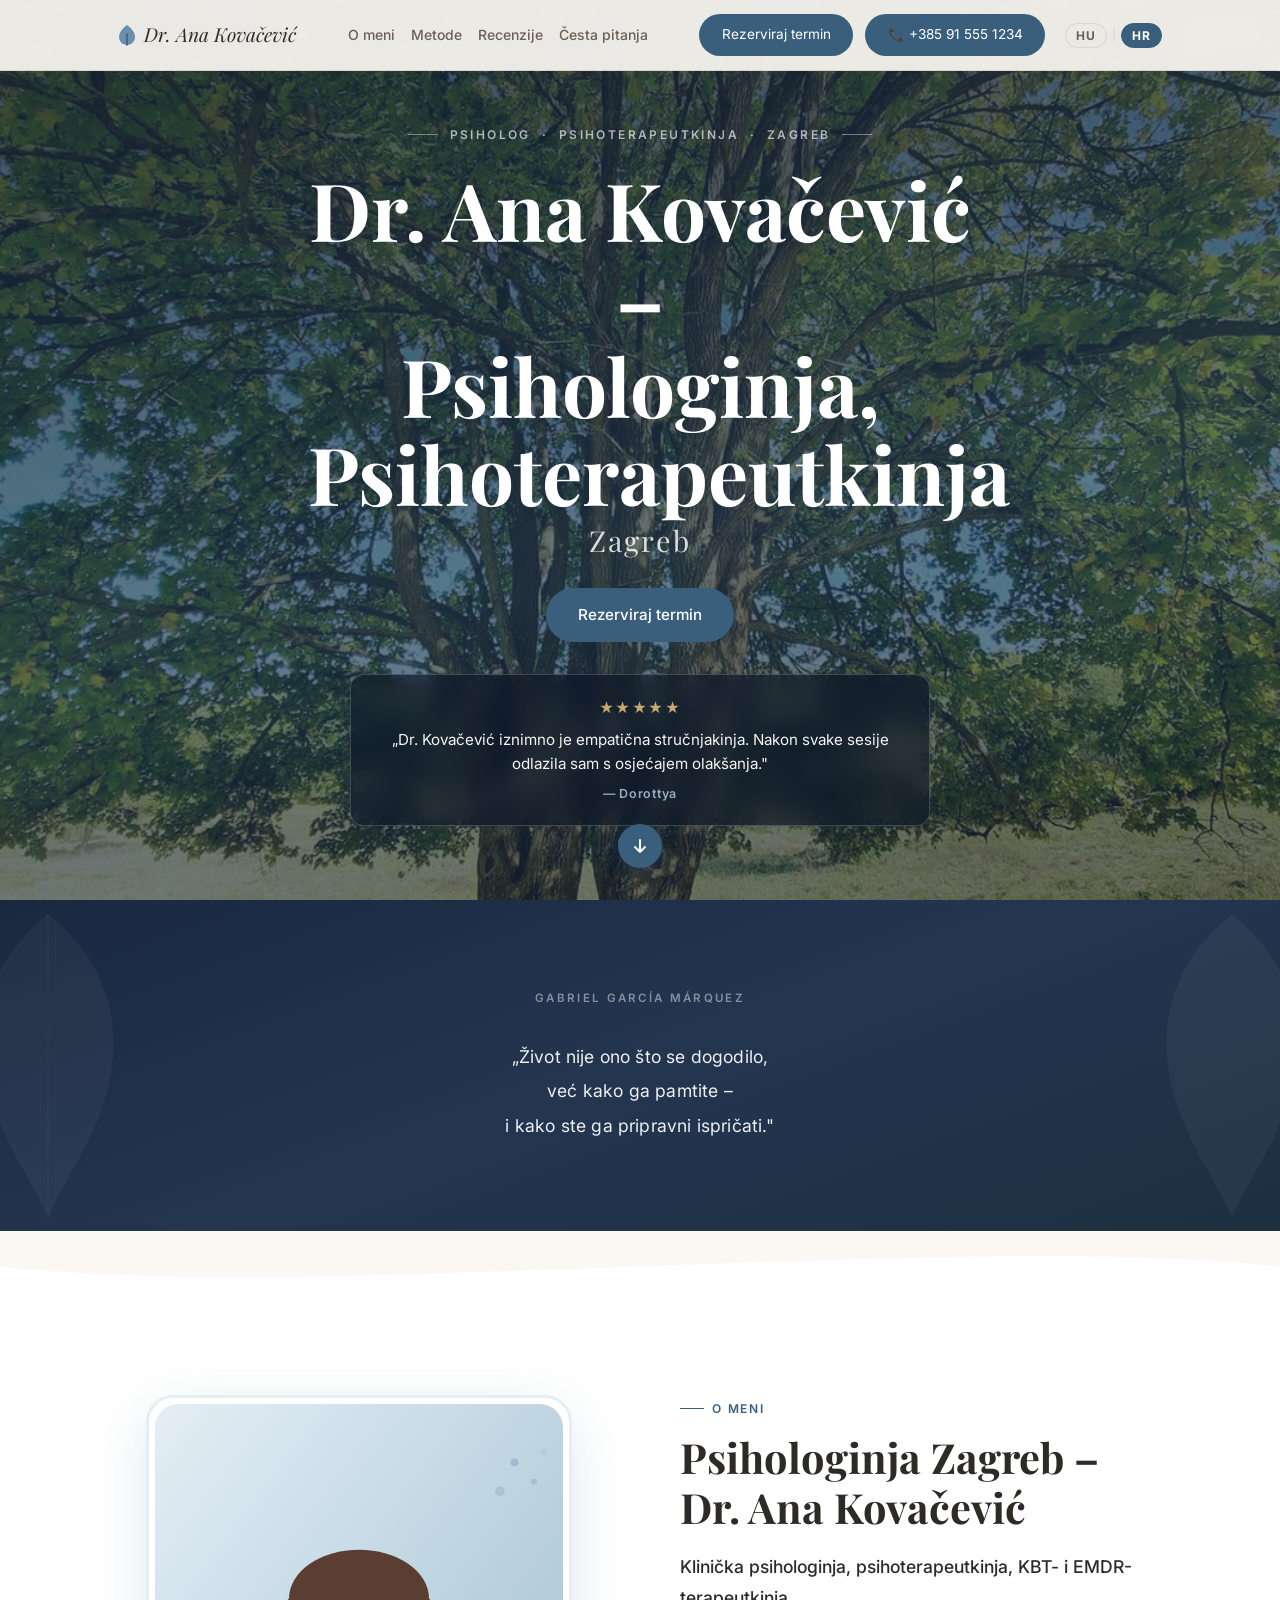
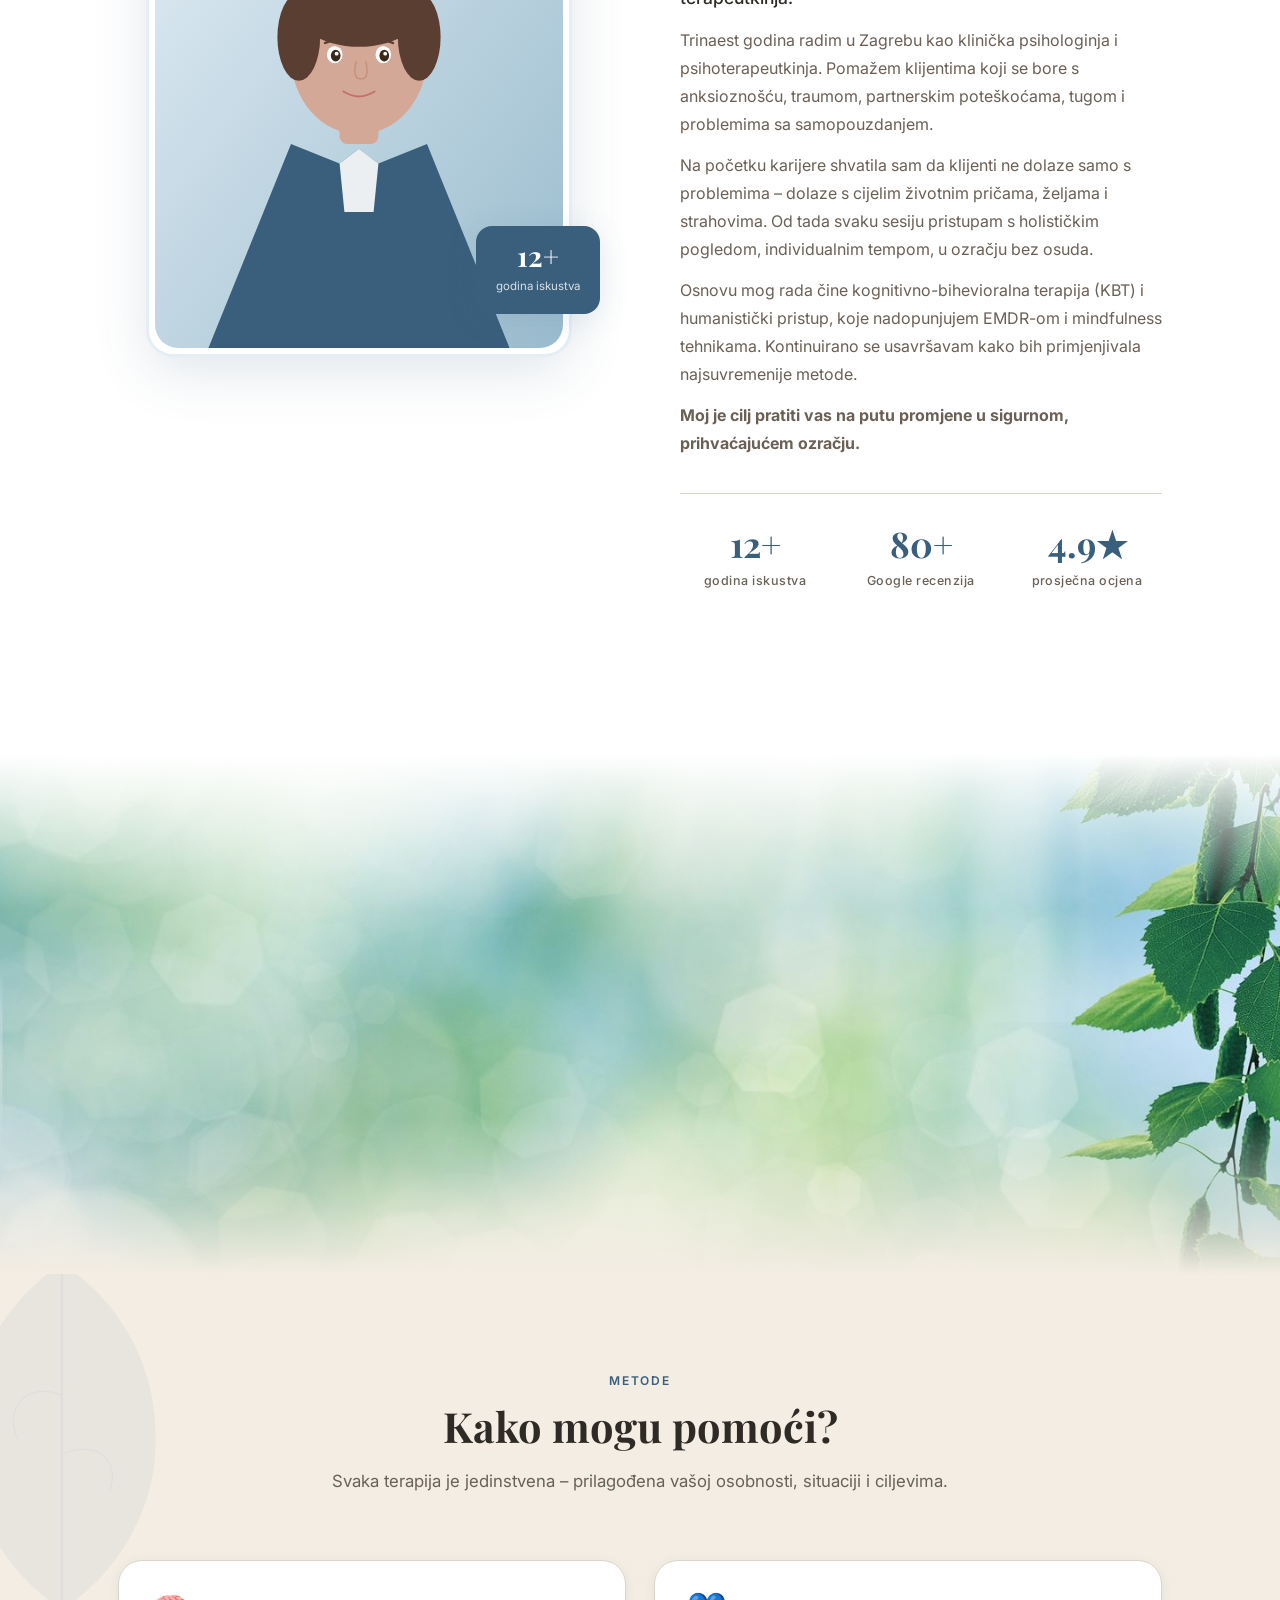
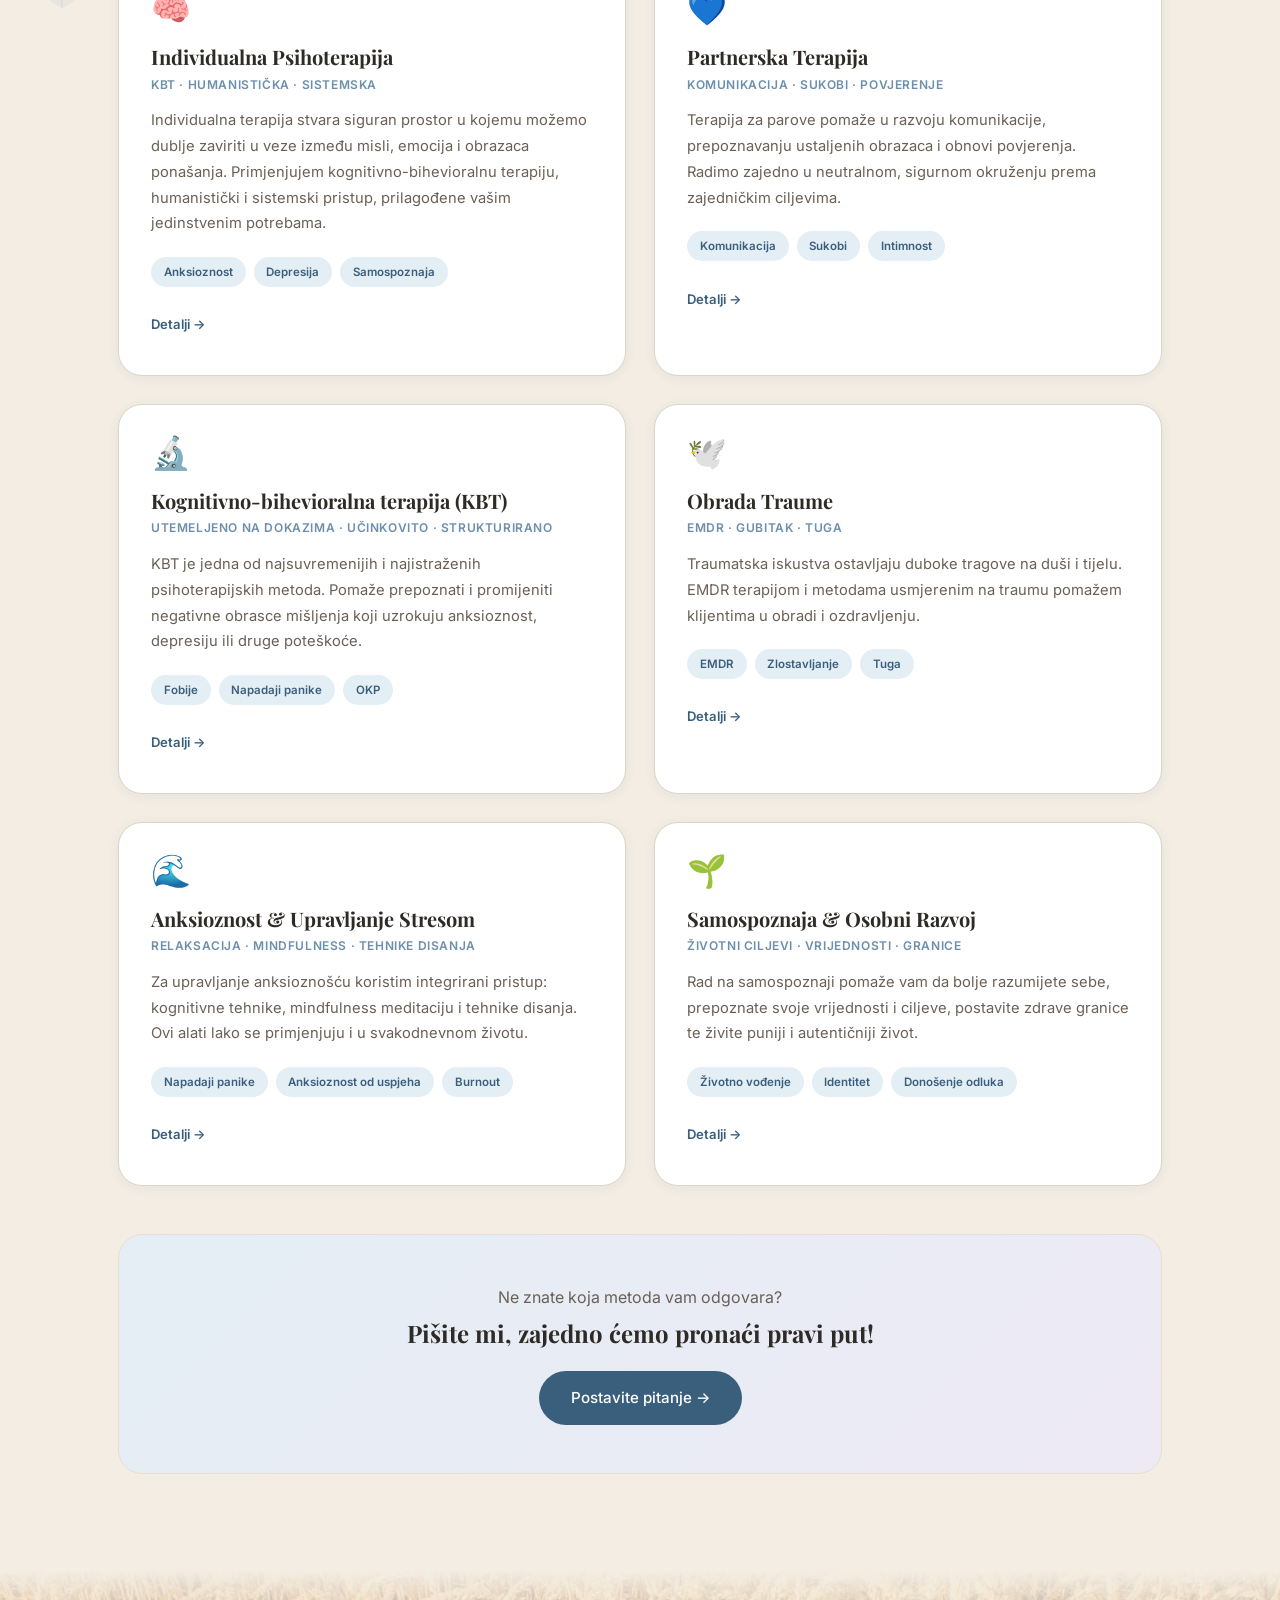
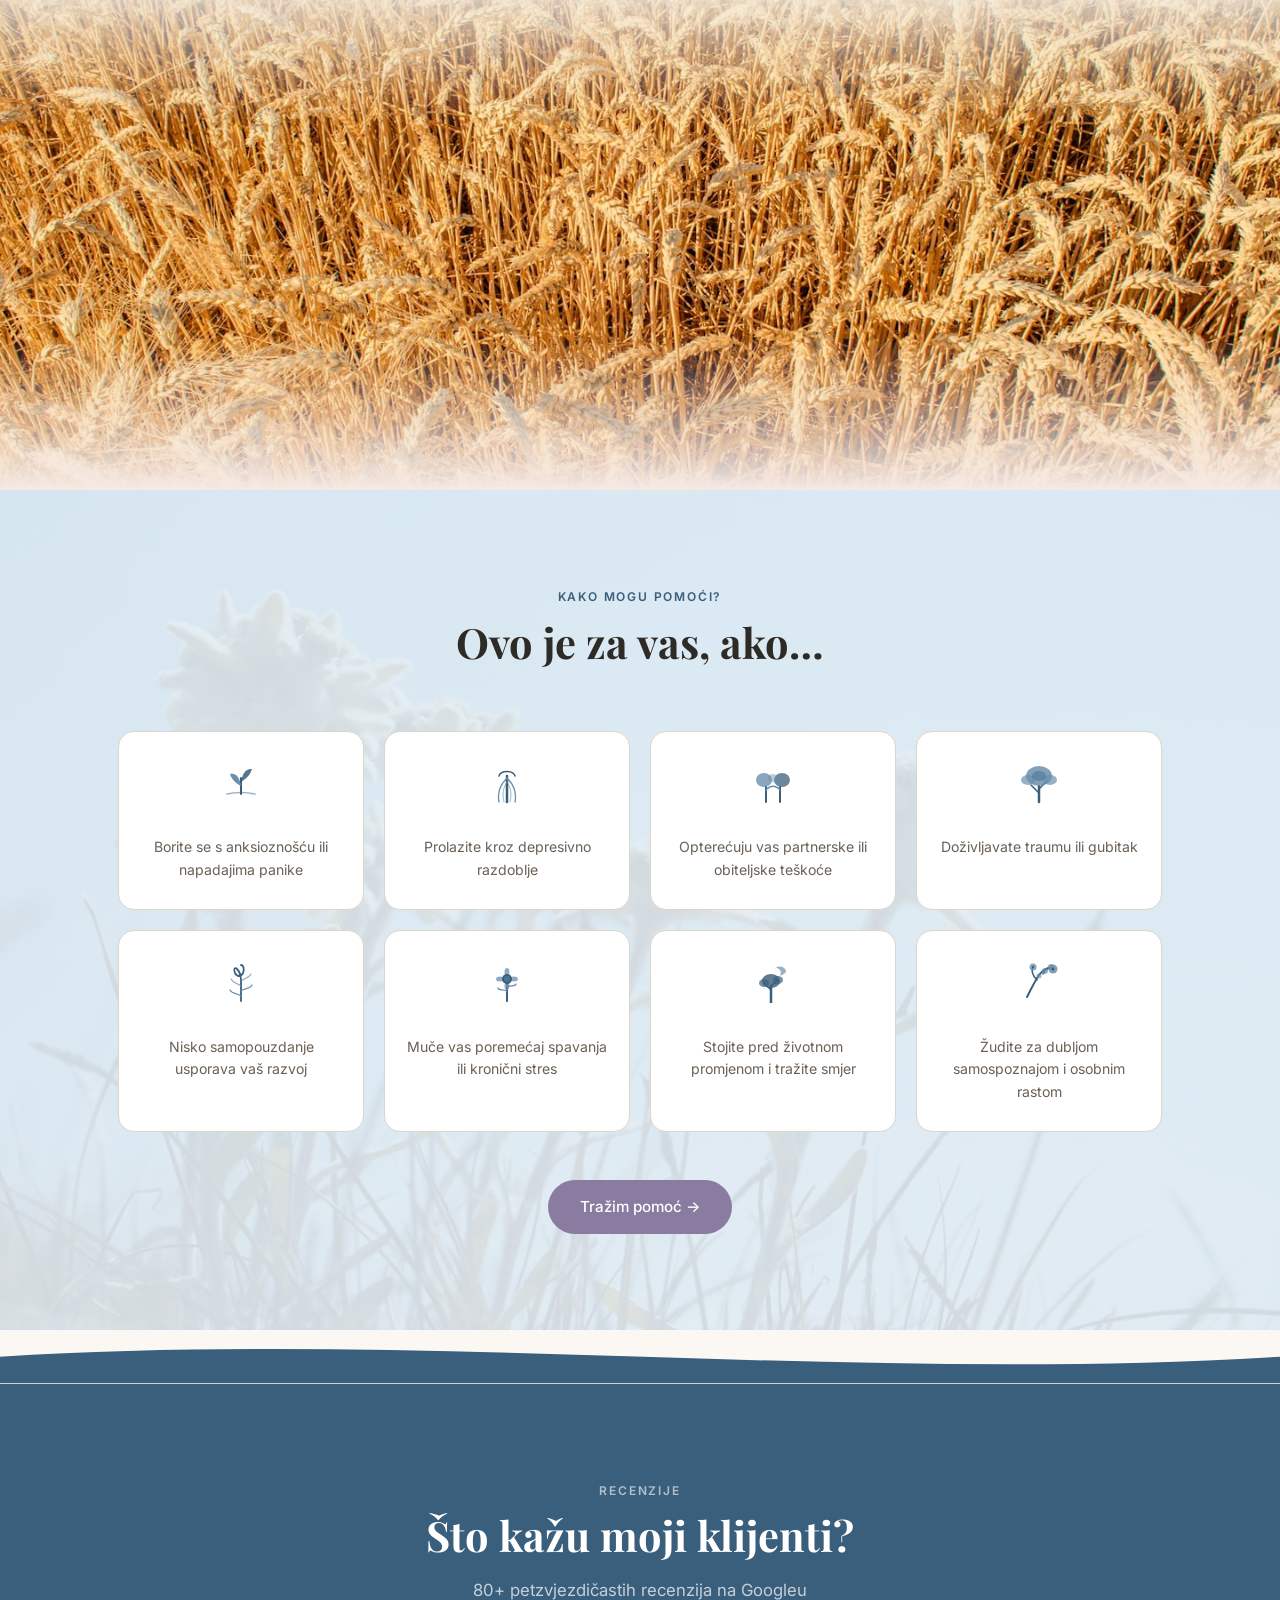
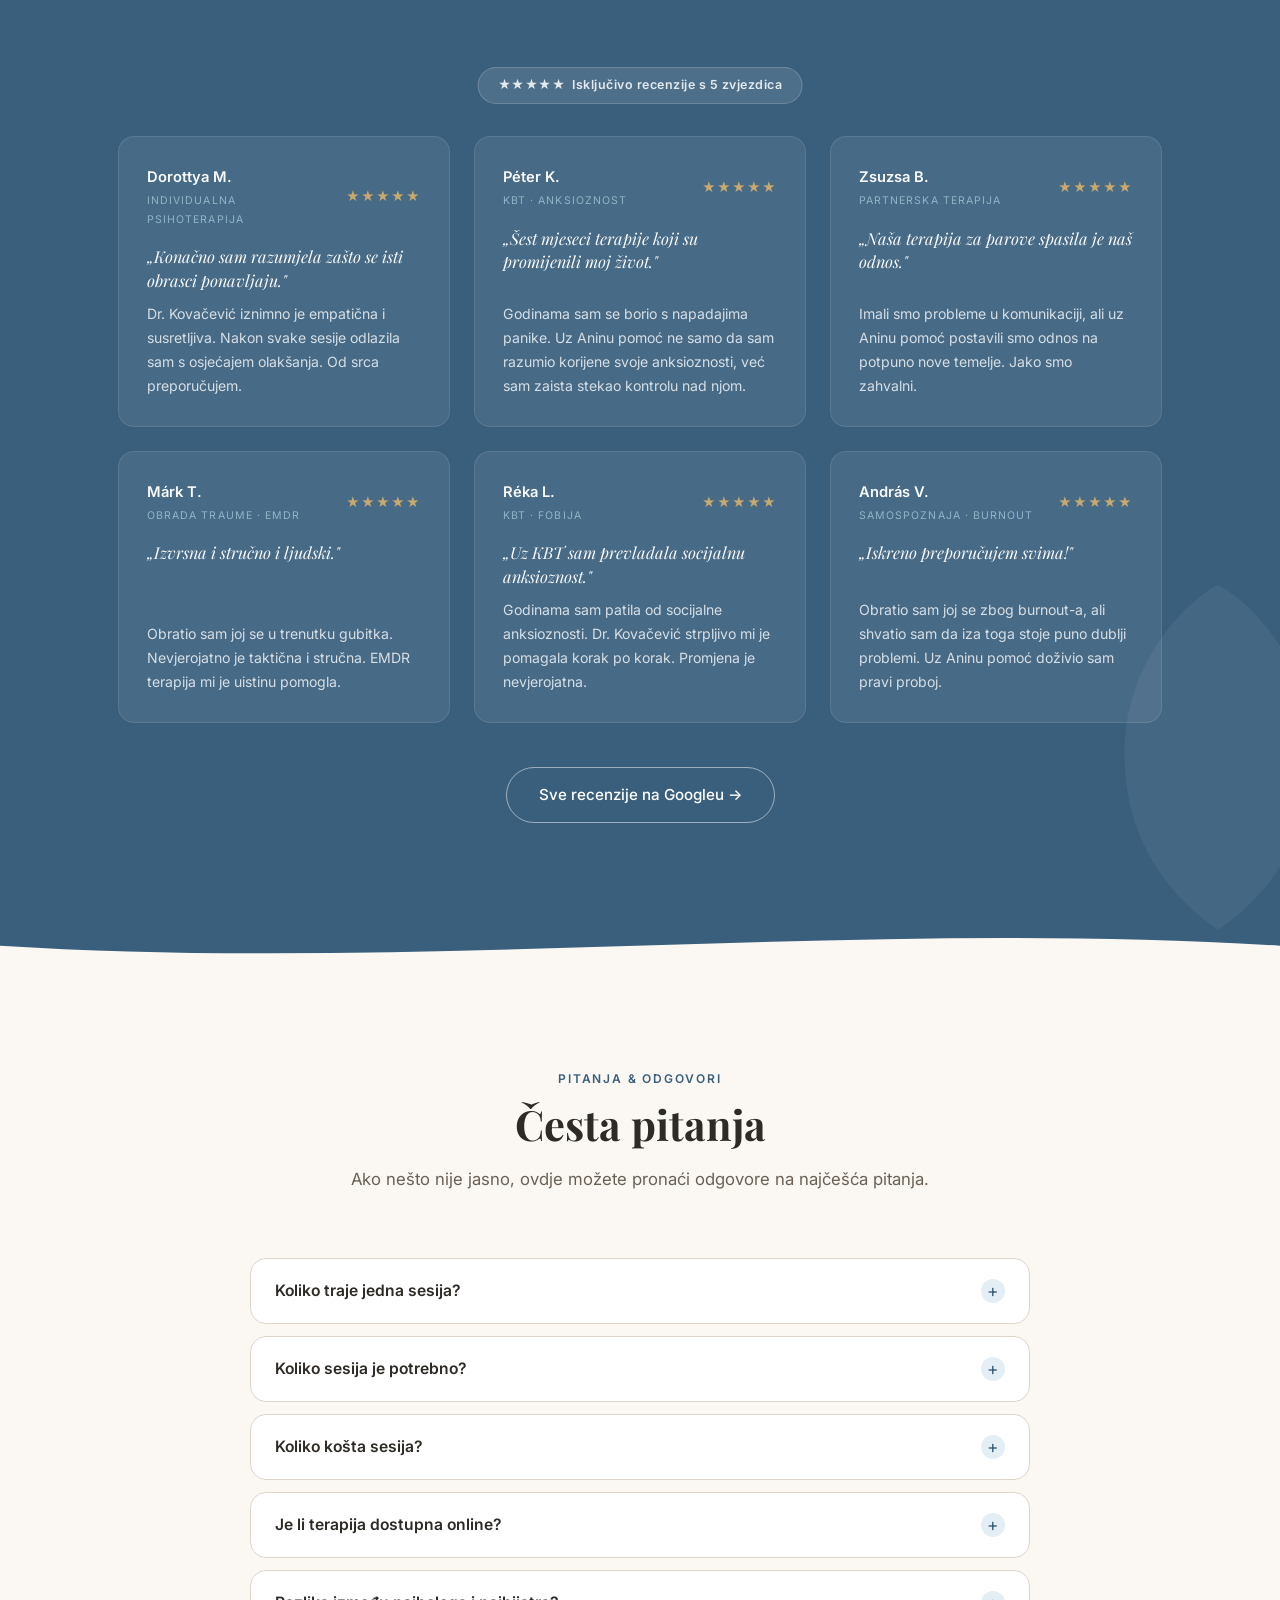
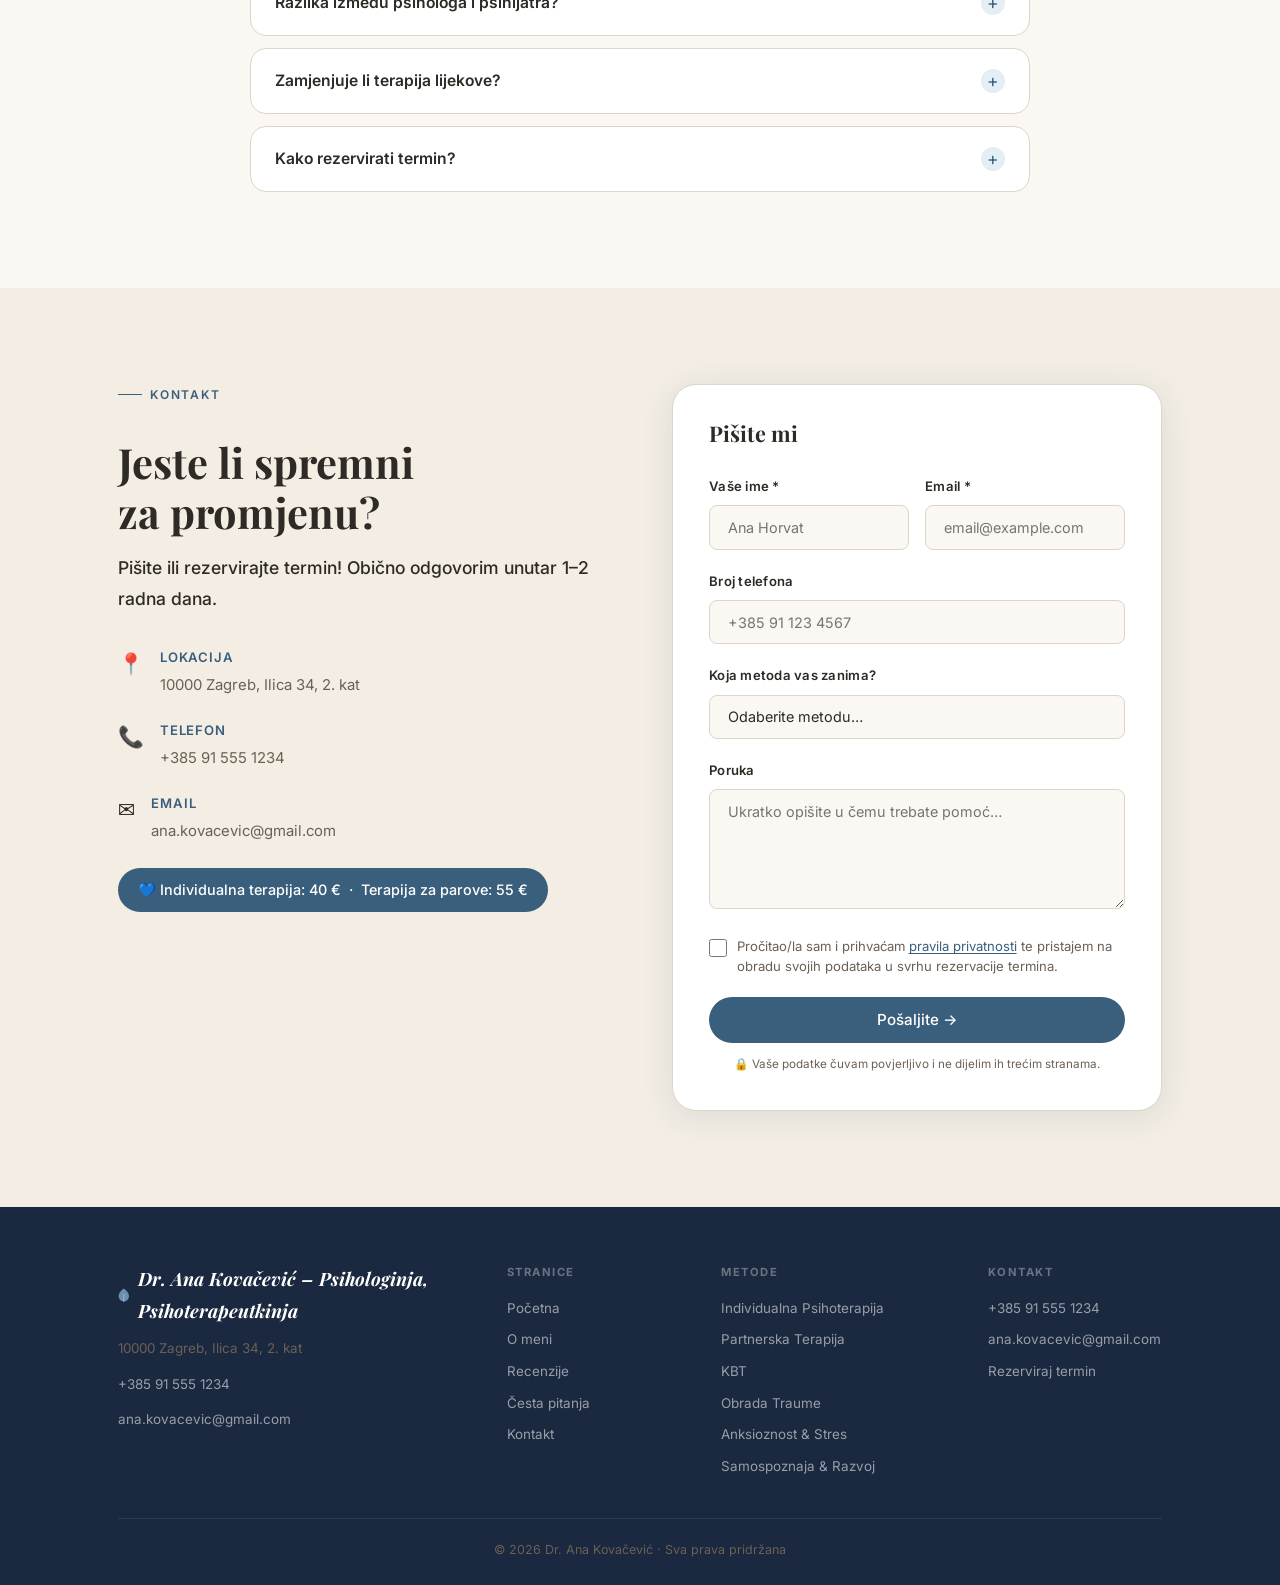
==== commit 92405baf: "Fix broken nav header: add missing dropdown CSS and mobile responsive rules - Add .nav__item--dropdo" ====
--- a/hr/index.html
+++ b/hr/index.html
@@ -79,16 +79,23 @@
       </span>
       Dr. Ana Kovačević
     </a>
+    <a href="tel:+385915551234" class="nav__phone-mobile">📞 +385 91 555 1234</a>
     <button class="nav__toggle" id="navToggle" aria-label="Izbornik"><span></span><span></span><span></span></button>
     <nav class="nav__menu" id="navMenu">
       <a href="#o-meni">O meni</a>
       <a href="#metode">Metode</a>
       <a href="#recenzije">Recenzije</a>
       <a href="#pitanja">Česta pitanja</a>
+      <div class="lang-switcher lang-switcher--menu">
+        <button class="lang-btn" data-lang="hu">HU</button>
+        <span class="lang-sep">|</span>
+        <button class="lang-btn active" data-lang="hr">HR</button>
+      </div>
       <a href="#kontakt" class="nav__cta nav__cta--mobile-only">Rezerviraj termin</a>
     </nav>
     <div class="nav__actions">
       <a href="#kontakt" class="nav__cta">Rezerviraj termin</a>
+      <a href="tel:+385915551234" class="nav__cta nav__phone-cta">📞 +385 91 555 1234</a>
       <div class="lang-switcher">
         <button class="lang-btn" data-lang="hu">HU</button>
         <span class="lang-sep">|</span>
--- a/style.css
+++ b/style.css
@@ -88,6 +88,16 @@
 .nav__cta--mobile-only { display: none; }
 .nav__cta { background: var(--sage-deep); color: var(--white) !important; padding: .55rem 1.4rem; border-radius: 50px; font-size: .85rem !important; }
 .nav__cta:hover { background: var(--sage) !important; box-shadow: 0 4px 16px rgba(58,95,125,.3); }
+/* Nav dropdown */
+.nav__item--dropdown { position: relative; display: flex; align-items: center; }
+.nav__dropdown-btn { font-size: .875rem; font-weight: 500; color: var(--text-soft); transition: color var(--transition); display: flex; align-items: center; gap: .3rem; padding: 0; background: none; border: none; cursor: pointer; }
+.nav__dropdown-btn:hover, .nav__dropdown-btn.open { color: var(--sage-deep); }
+.nav__dropdown { display: none; position: absolute; top: 100%; left: 50%; transform: translateX(-50%); background: var(--white); border-radius: var(--radius); padding: 10px 0 .5rem; border: 1px solid var(--border); box-shadow: var(--shadow-md); min-width: 230px; z-index: 200; }
+.nav__item--dropdown:hover .nav__dropdown { display: block; animation: fadeIn .15s ease; }
+.nav__dropdown.open { display: block; }
+@keyframes fadeIn { from{opacity:0;transform:translateX(-50%) translateY(-6px)} to{opacity:1;transform:translateX(-50%) translateY(0)} }
+.nav__dropdown a { display: block; padding: .65rem 1.35rem; font-size: .875rem; color: var(--text-soft); transition: background var(--transition), color var(--transition); white-space: nowrap; }
+.nav__dropdown a:hover { background: var(--cream); color: var(--sage-deep); }
 
 .nav__phone-cta { white-space: nowrap; }
 .nav__phone-mobile { display: none; }
@@ -100,6 +110,7 @@
 
 /* ===== LANG SWITCHER ===== */
 .lang-switcher { display: flex; align-items: center; gap: .3rem; margin-left: .5rem; }
+.lang-switcher--menu { display: none; }
 .lang-sep { color: var(--border); font-size: .8rem; }
 .lang-btn { font-size: .75rem; font-weight: 700; letter-spacing: .06em; color: var(--text-soft); background: transparent; border: 1.5px solid var(--border); border-radius: 50px; padding: .25rem .65rem; cursor: pointer; transition: all var(--transition); font-family: var(--font-body); }
 .lang-btn:hover { border-color: var(--sage-deep); color: var(--sage-deep); }
@@ -356,6 +367,11 @@
   .nav__menu { display: none; flex-direction: column; align-items: center; gap: 1.25rem; position: fixed; top: 70px; left: 0; right: 0; transform: none; background: var(--white); padding: 2rem 1.75rem; border-bottom: 1px solid var(--border); box-shadow: var(--shadow-md); z-index: 99; text-align: center; }
   .nav__menu.open { display: flex; }
   .nav__cta--mobile-only { display: inline-flex; }
+  .nav__item--dropdown { flex-direction: column; align-items: center; width: 100%; }
+  .nav__dropdown-btn { justify-content: center; font-size: .875rem; width: 100%; }
+  .nav__dropdown { position: static; transform: none; box-shadow: none; border: none; border-top: 1px solid var(--sage-pale); margin-top: .5rem; padding: .25rem 0; border-radius: 0; background: none; min-width: unset; animation: none; text-align: center; width: 100%; }
+  .nav__dropdown.open { display: block; }
+  .nav__dropdown a { padding: .5rem 1.25rem; text-align: center; }
   .nav__cta { display: inline-flex; width: fit-content; }
   .hero__title { font-size: 2.75rem; }
   .hero__actions { flex-direction: column; align-items: center; }
@@ -366,5 +382,6 @@
   .form__row { grid-template-columns: 1fr; }
   .vers-deco { display: none; }
   /* Lang switcher in mobile menu */
-  .lang-switcher { margin: .5rem auto 0; }
-}
+  .lang-switcher--menu { display: flex; margin: .5rem auto 0; }
+  .nav__actions .lang-switcher { display: none; }
+}
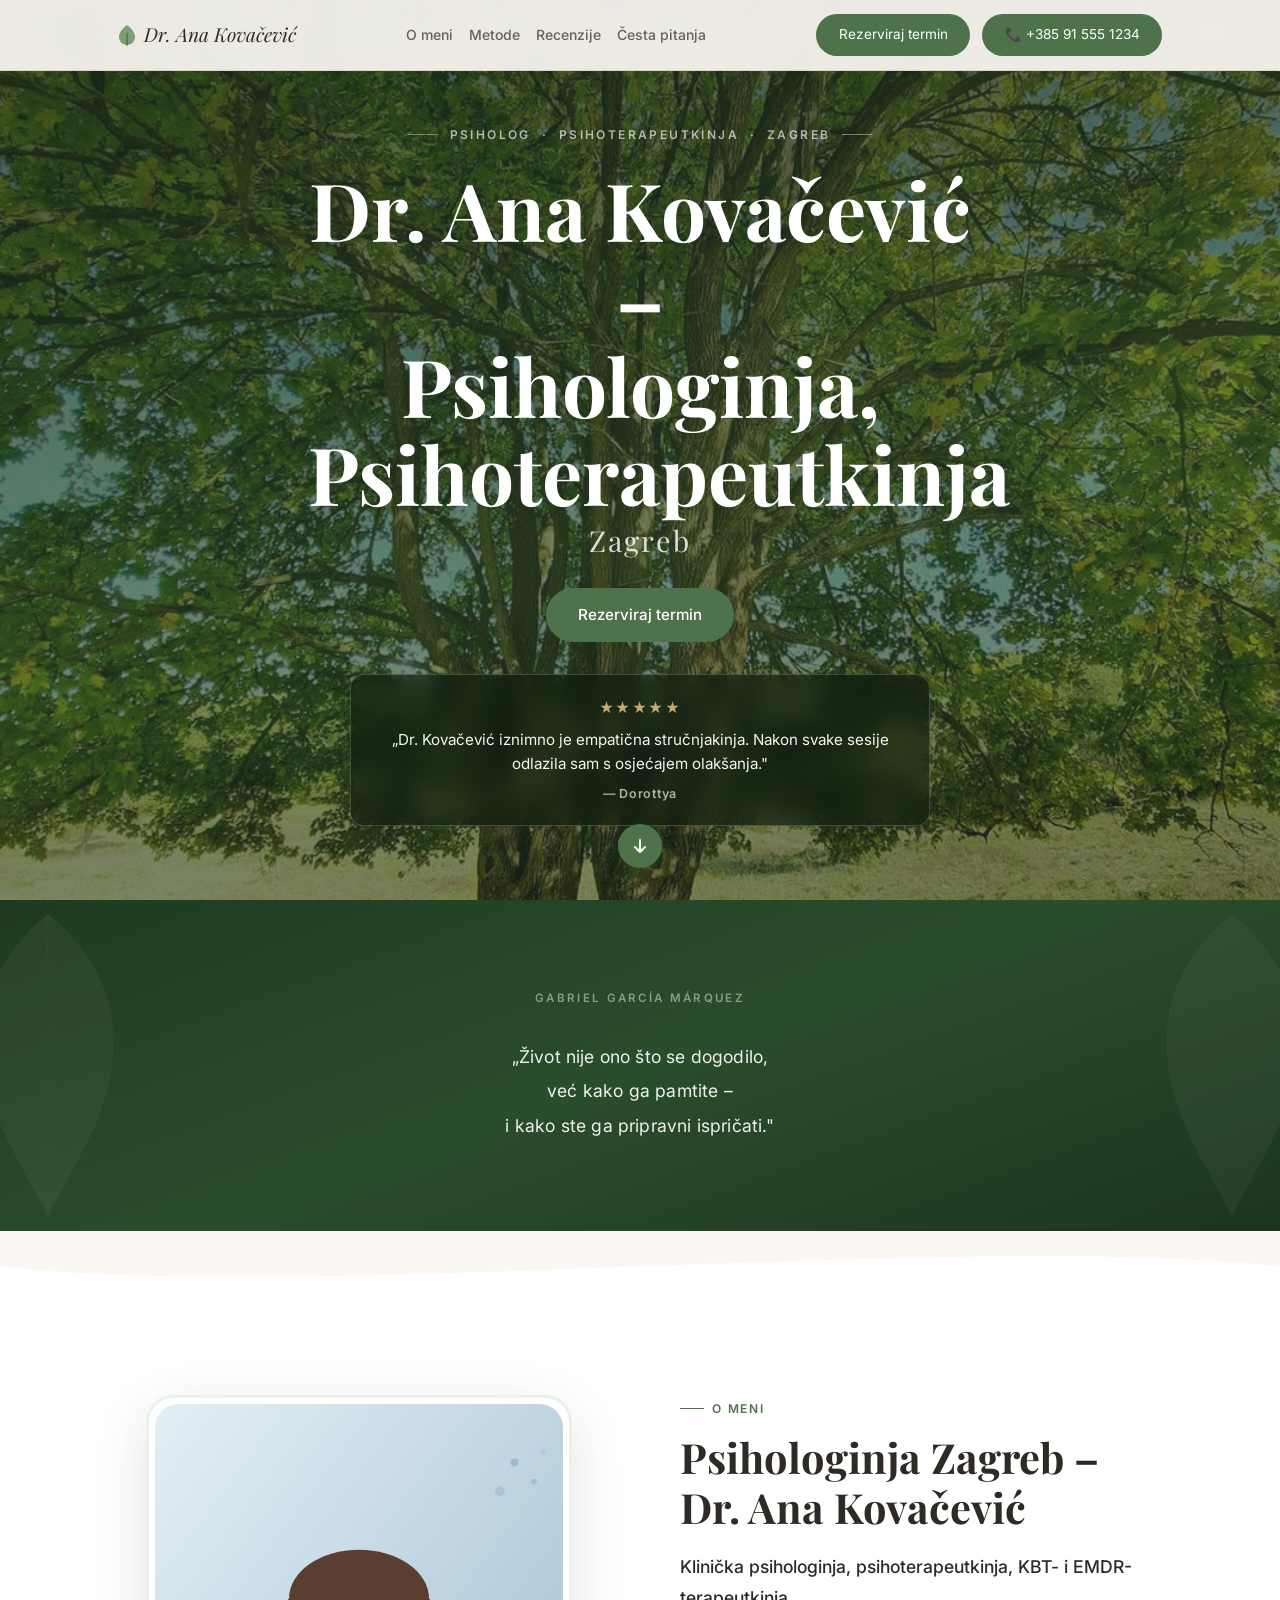
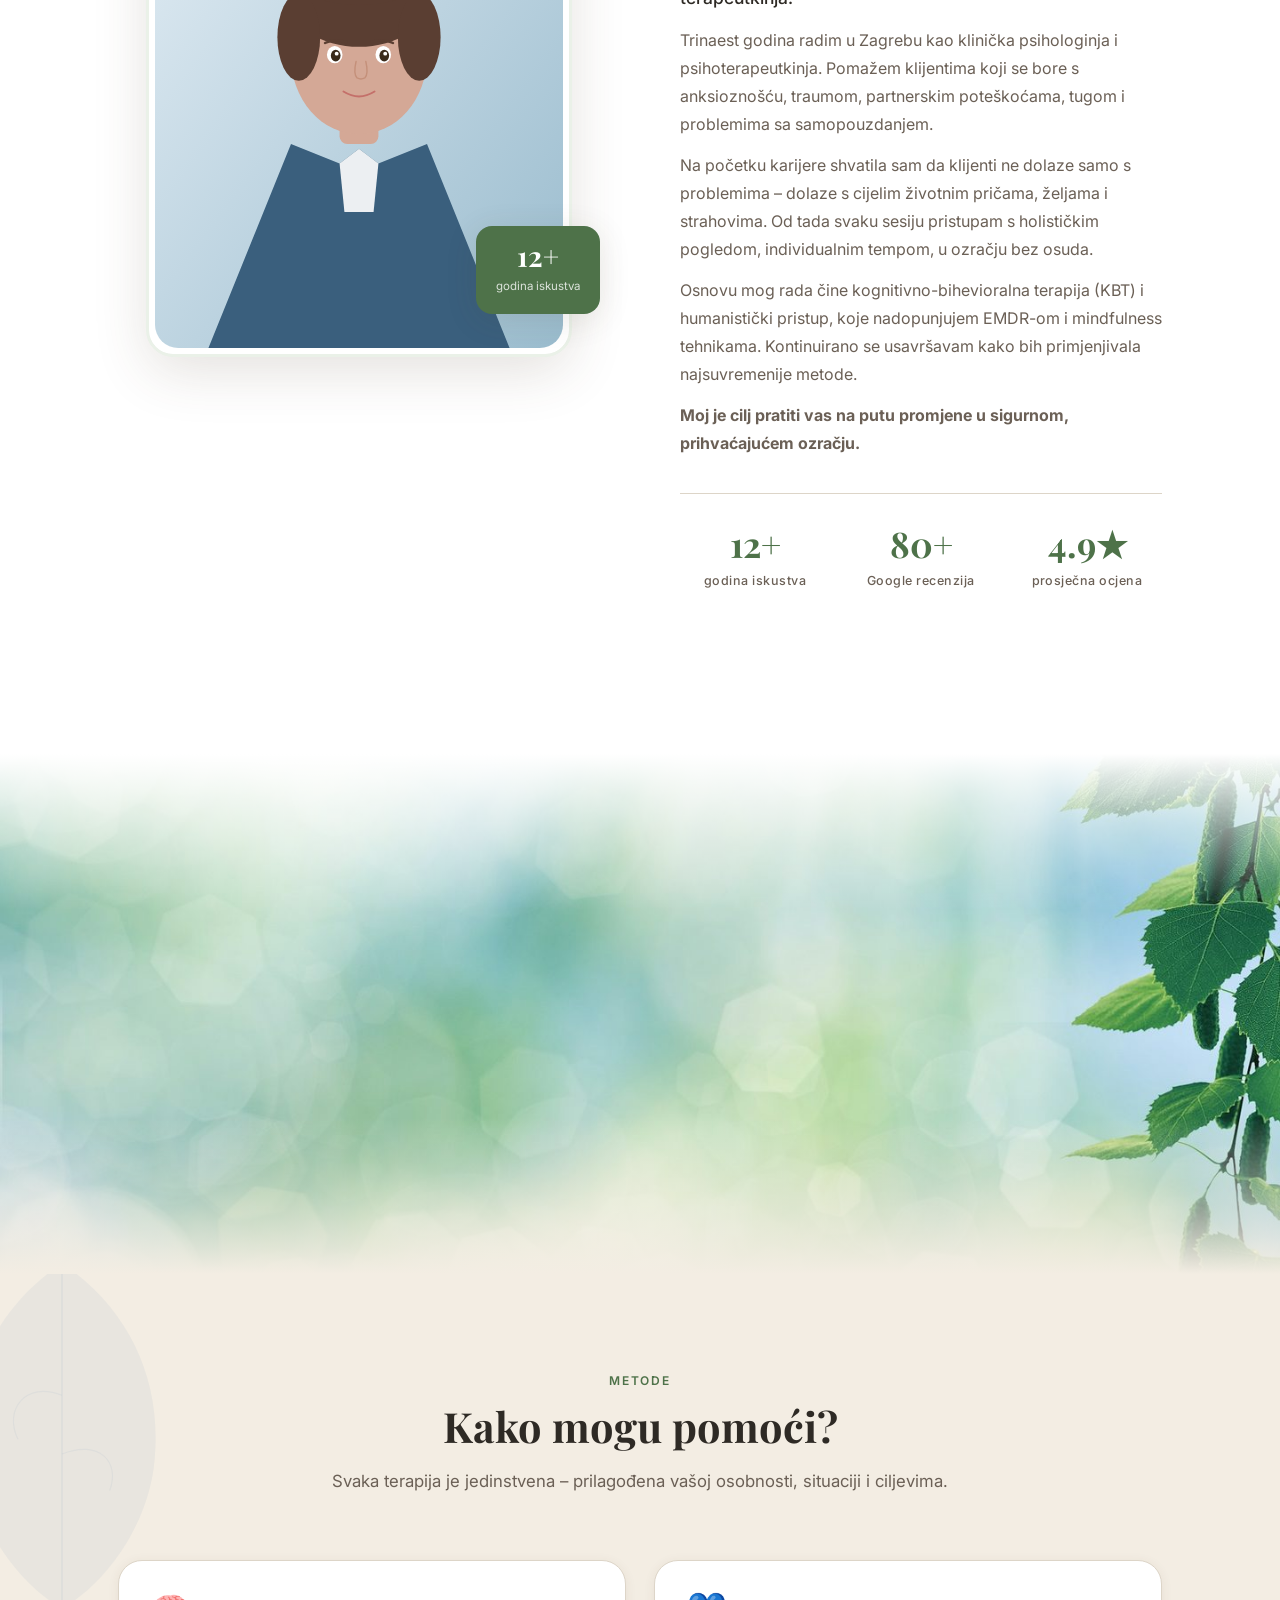
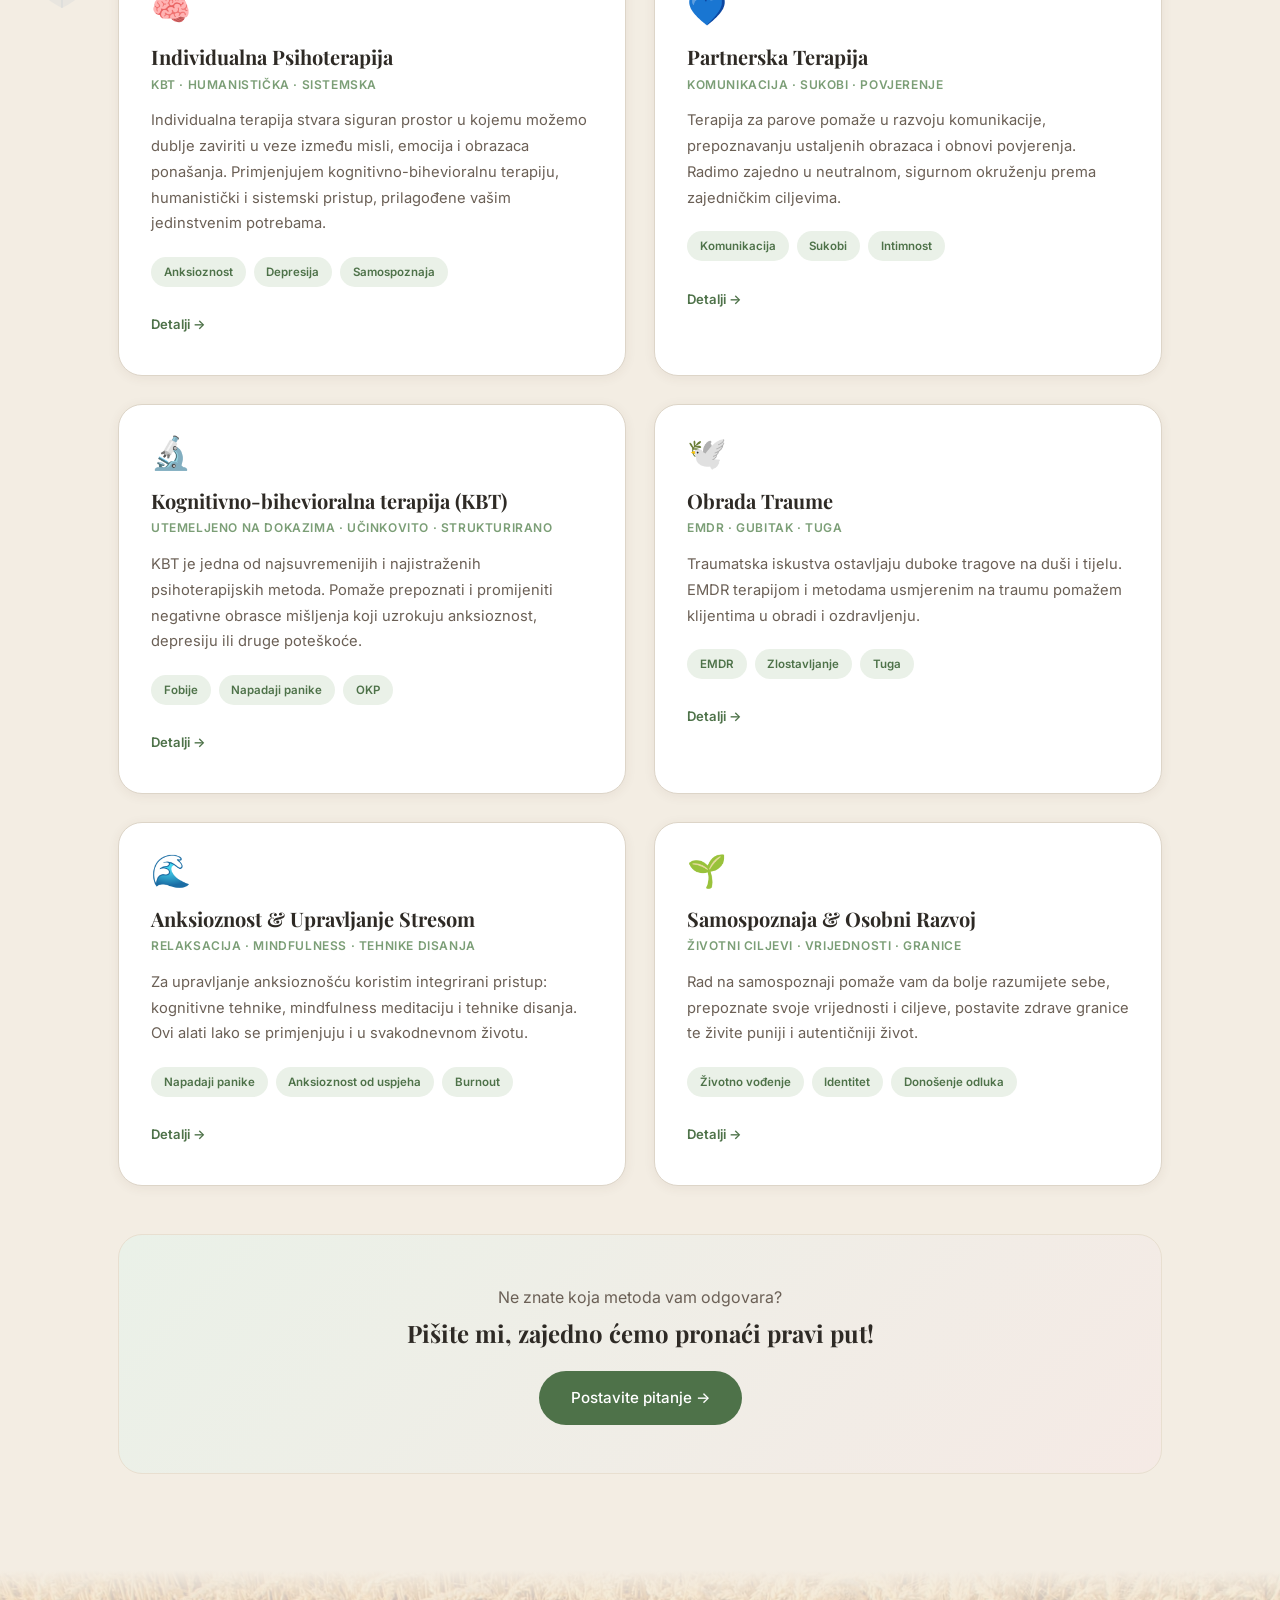
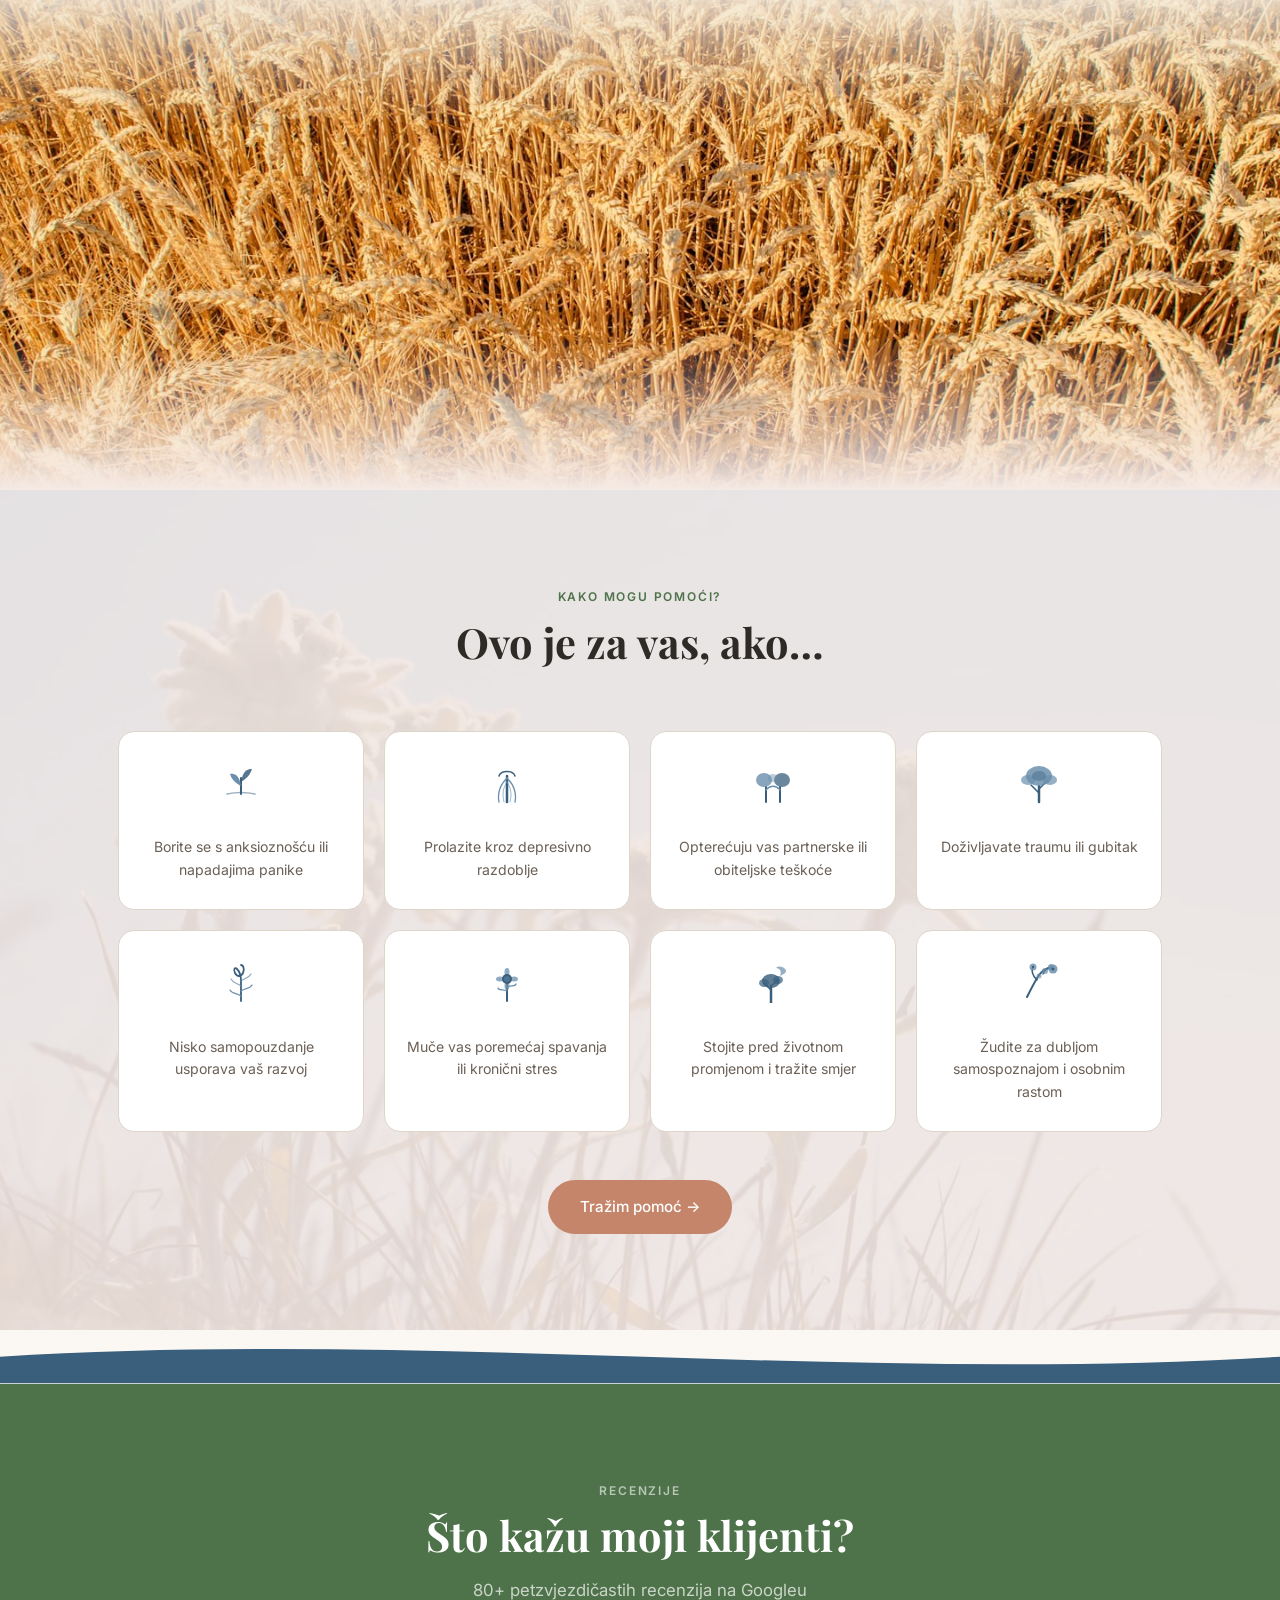
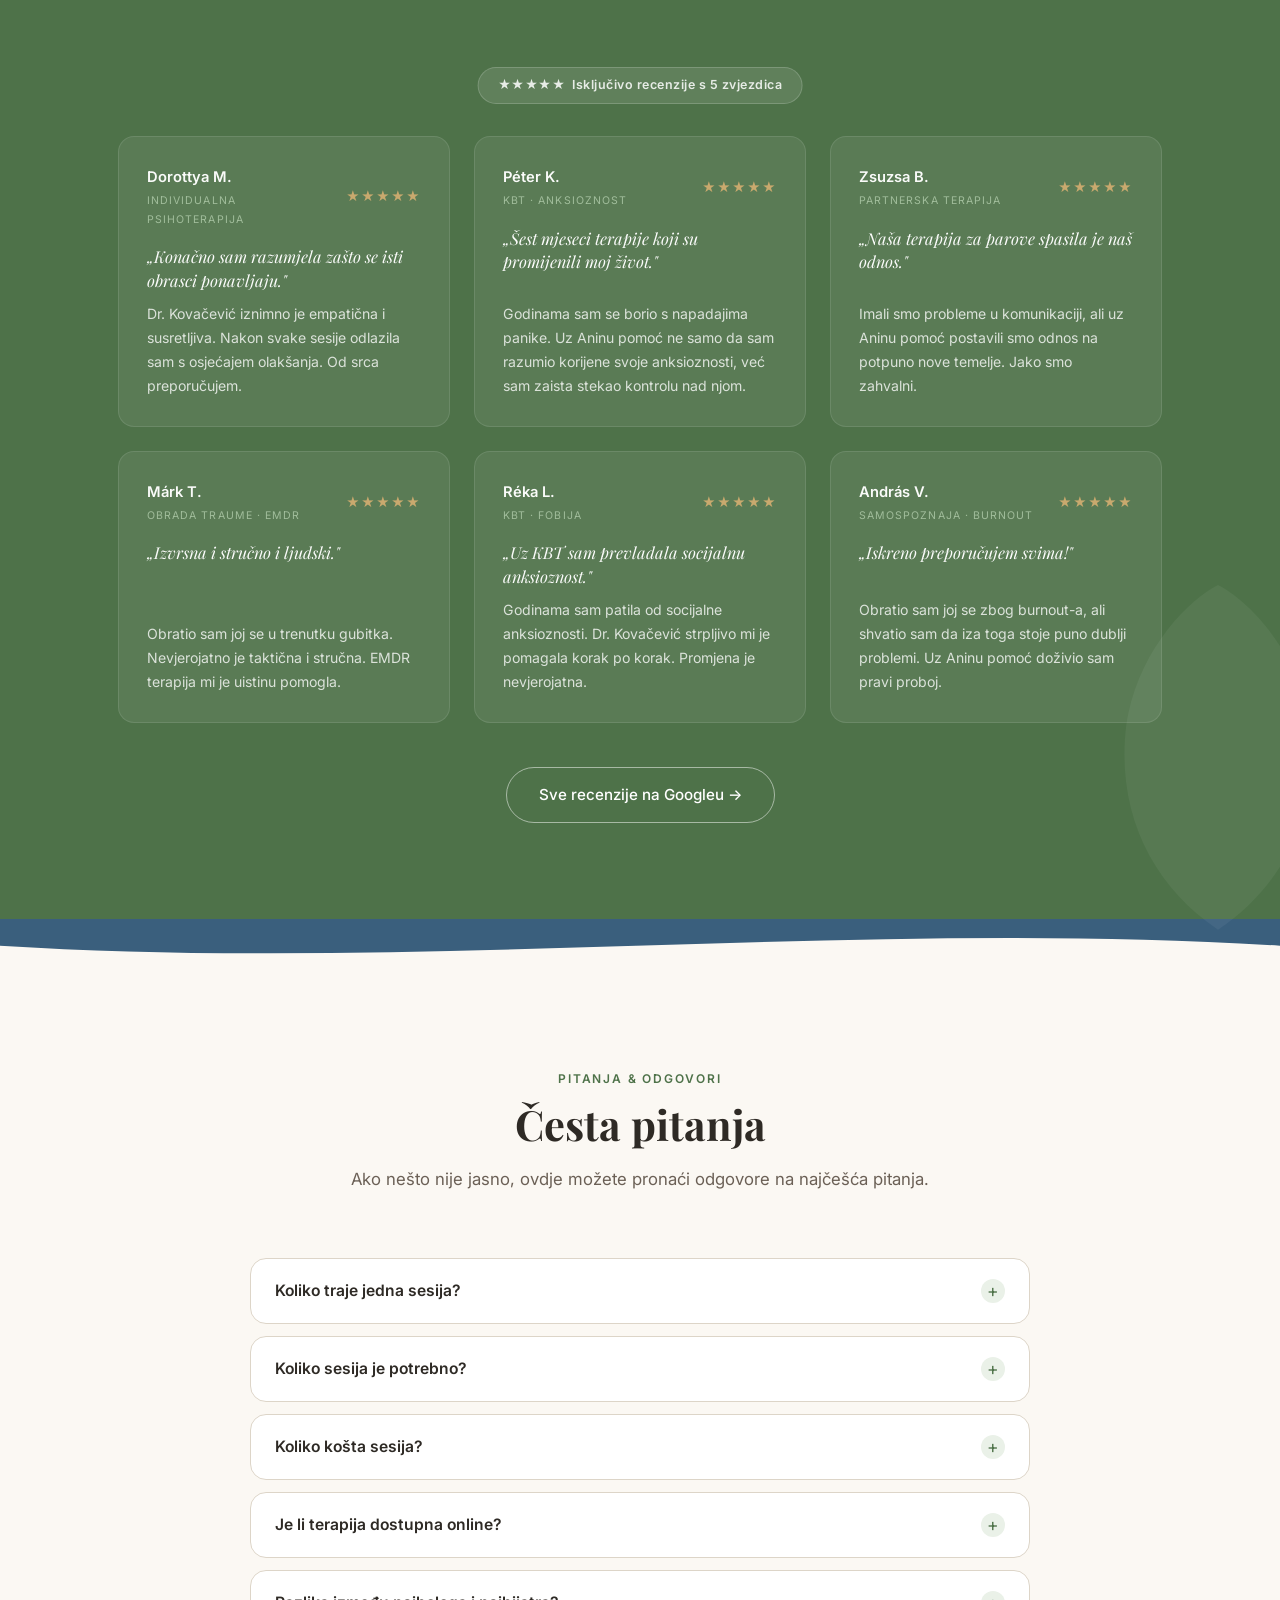
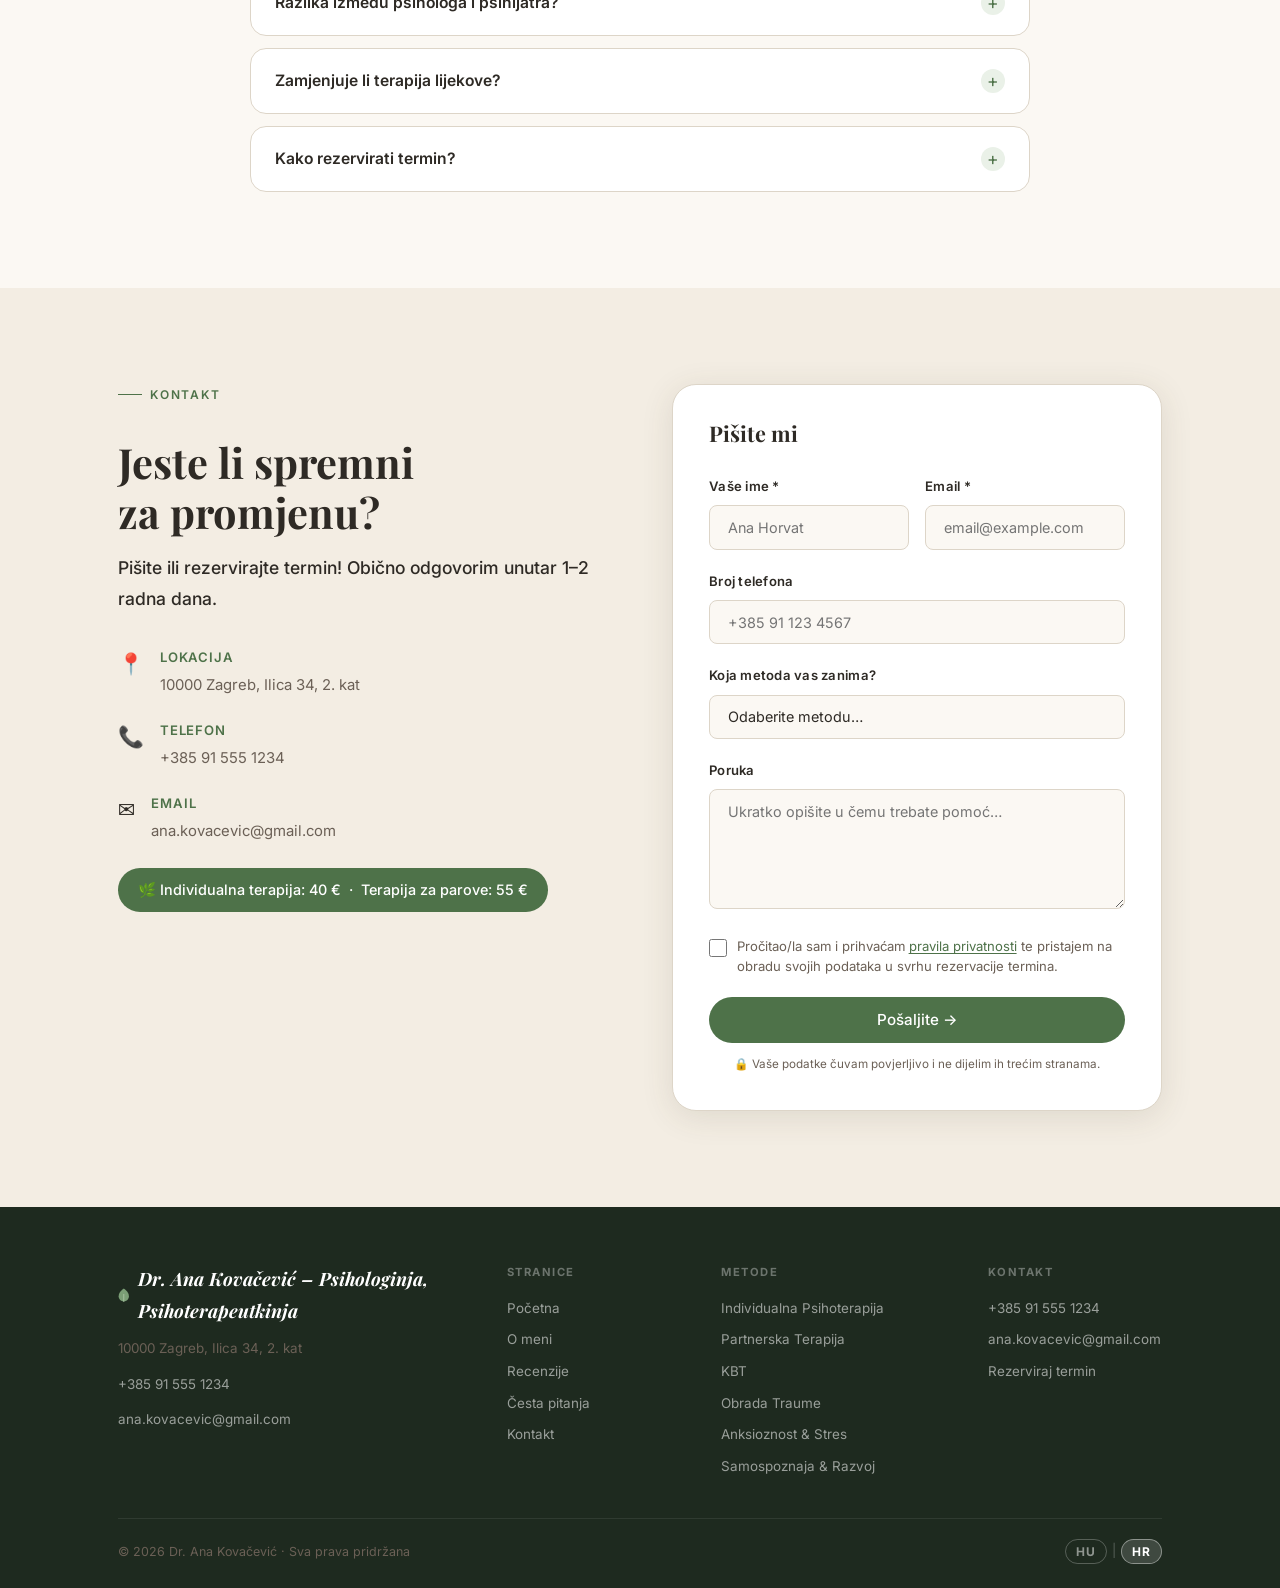
==== commit f689193c: "Switch to green color scheme, move lang-switcher to footer - CSS variables: blue palette → green (#7" ====
--- a/hr/index.html
+++ b/hr/index.html
@@ -61,6 +61,8 @@
     "priceRange": "40–55 €"
   }
   </script>
+  <link rel="icon" type="image/svg+xml" href="../favicon.svg">
+  <link rel="icon" type="image/png" href="../favicon.png">
   <link rel="preload" as="image" href="../images/hero-bg.jpg" fetchpriority="high">
   <link rel="preconnect" href="https://fonts.googleapis.com">
   <link rel="preconnect" href="https://fonts.gstatic.com" crossorigin>
@@ -75,7 +77,7 @@
   <div class="nav__inner">
     <a href="/hr/" class="nav__logo">
       <span class="nav__logo-leaf" aria-hidden="true">
-        <svg width="18" height="22" viewBox="0 0 18 22" fill="none"><path d="M9 1C9 1 1 6 1 13C1 17.4 4.6 21 9 21C13.4 21 17 17.4 17 13C17 6 9 1 9 1Z" fill="#6B8FAD"/><path d="M9 21V10" stroke="#3A5F7D" stroke-width="1.5" stroke-linecap="round"/></svg>
+        <svg width="18" height="22" viewBox="0 0 18 22" fill="none"><path d="M9 1C9 1 1 6 1 13C1 17.4 4.6 21 9 21C13.4 21 17 17.4 17 13C17 6 9 1 9 1Z" fill="#7B9E76"/><path d="M9 21V10" stroke="#4E7249" stroke-width="1.5" stroke-linecap="round"/></svg>
       </span>
       Dr. Ana Kovačević
     </a>
@@ -86,21 +88,11 @@
       <a href="#metode">Metode</a>
       <a href="#recenzije">Recenzije</a>
       <a href="#pitanja">Česta pitanja</a>
-      <div class="lang-switcher lang-switcher--menu">
-        <button class="lang-btn" data-lang="hu">HU</button>
-        <span class="lang-sep">|</span>
-        <button class="lang-btn active" data-lang="hr">HR</button>
-      </div>
       <a href="#kontakt" class="nav__cta nav__cta--mobile-only">Rezerviraj termin</a>
     </nav>
     <div class="nav__actions">
       <a href="#kontakt" class="nav__cta">Rezerviraj termin</a>
       <a href="tel:+385915551234" class="nav__cta nav__phone-cta">📞 +385 91 555 1234</a>
-      <div class="lang-switcher">
-        <button class="lang-btn" data-lang="hu">HU</button>
-        <span class="lang-sep">|</span>
-        <button class="lang-btn active" data-lang="hr">HR</button>
-      </div>
     </div>
   </div>
 </header>
@@ -607,7 +599,7 @@
             </div>
           </div>
         </div>
-        <div class="price-badge">💙 Individualna terapija: 40 € &nbsp;·&nbsp; Terapija za parove: 55 €</div>
+        <div class="price-badge">🌿 Individualna terapija: 40 € &nbsp;·&nbsp; Terapija za parove: 55 €</div>
       </div>
       <div class="kapcsolat__form">
         <form class="form" id="contactForm" action="/mail.php" method="POST">
@@ -665,7 +657,7 @@
     <div class="footer__inner">
       <div class="footer__brand">
         <div class="footer__logo">
-          <svg width="16" height="20" viewBox="0 0 18 22" fill="none"><path d="M9 1C9 1 1 6 1 13C1 17.4 4.6 21 9 21C13.4 21 17 17.4 17 13C17 6 9 1 9 1Z" fill="#6B8FAD"/><path d="M9 21V10" stroke="#9ABCCE" stroke-width="1.5" stroke-linecap="round"/></svg>
+          <svg width="16" height="20" viewBox="0 0 18 22" fill="none"><path d="M9 1C9 1 1 6 1 13C1 17.4 4.6 21 9 21C13.4 21 17 17.4 17 13C17 6 9 1 9 1Z" fill="#7B9E76"/><path d="M9 21V10" stroke="#A8C4A3" stroke-width="1.5" stroke-linecap="round"/></svg>
           <strong>Dr. Ana Kovačević – Psihologinja, Psihoterapeutkinja</strong>
         </div>
         <p>10000 Zagreb, Ilica 34, 2. kat</p>
@@ -698,6 +690,11 @@
     </div>
     <div class="footer__bottom">
       <p>© 2026 Dr. Ana Kovačević · Sva prava pridržana</p>
+      <div class="lang-switcher footer__lang">
+        <button class="lang-btn" data-lang="hu">HU</button>
+        <span class="lang-sep">|</span>
+        <button class="lang-btn active" data-lang="hr">HR</button>
+      </div>
     </div>
   </div>
 </footer>
--- a/style.css
+++ b/style.css
@@ -2,12 +2,12 @@
 *, *::before, *::after { box-sizing: border-box; margin: 0; padding: 0; }
 
 :root {
-  --sage:        #6B8FAD;
-  --sage-deep:   #3A5F7D;
-  --sage-light:  #9ABCCE;
-  --sage-pale:   #E4EEF5;
-  --rose:        #8A7BA0;
-  --rose-pale:   #EDE9F5;
+  --sage:        #7B9E76;
+  --sage-deep:   #4E7249;
+  --sage-light:  #A8C4A3;
+  --sage-pale:   #EAF1E8;
+  --rose:        #C4856A;
+  --rose-pale:   #F5EAE5;
   --gold:        #C9A96E;
   --cream:       #FBF8F3;
   --cream-mid:   #F3EDE3;
@@ -16,9 +16,9 @@
   --text-soft:   #6B6056;
   --white:       #FFFFFF;
   --border:      #DDD5C8;
-  --shadow-sm:   0 2px 12px rgba(58,95,125,.07);
-  --shadow-md:   0 6px 32px rgba(58,95,125,.12);
-  --shadow-lg:   0 16px 56px rgba(58,95,125,.16);
+  --shadow-sm:   0 2px 12px rgba(78,62,45,.07);
+  --shadow-md:   0 6px 32px rgba(78,62,45,.12);
+  --shadow-lg:   0 16px 56px rgba(78,62,45,.16);
   --radius-sm:   8px;
   --radius:      16px;
   --radius-lg:   24px;
@@ -64,7 +64,7 @@
 /* ===== BUTTONS ===== */
 .btn { display: inline-flex; align-items: center; gap: .5rem; padding: .85rem 2rem; border-radius: 50px; font-size: .95rem; font-weight: 500; font-family: var(--font-body); transition: all var(--transition); cursor: pointer; text-decoration: none; }
 .btn--primary { background: var(--sage-deep); color: var(--white); }
-.btn--primary:hover { background: var(--sage); transform: translateY(-2px); box-shadow: 0 8px 24px rgba(58,95,125,.35); }
+.btn--primary:hover { background: var(--sage); transform: translateY(-2px); box-shadow: 0 8px 24px rgba(78,114,73,.35); }
 .btn--ghost { background: rgba(255,255,255,.15); color: var(--white); border: 1.5px solid rgba(255,255,255,.4); }
 .btn--ghost:hover { background: rgba(255,255,255,.25); }
 .btn--ghost-white { background: transparent; color: var(--white); border: 1.5px solid rgba(255,255,255,.5); }
@@ -87,7 +87,7 @@
 .nav__actions { display: flex; align-items: center; gap: .75rem; flex-shrink: 0; }
 .nav__cta--mobile-only { display: none; }
 .nav__cta { background: var(--sage-deep); color: var(--white) !important; padding: .55rem 1.4rem; border-radius: 50px; font-size: .85rem !important; }
-.nav__cta:hover { background: var(--sage) !important; box-shadow: 0 4px 16px rgba(58,95,125,.3); }
+.nav__cta:hover { background: var(--sage) !important; box-shadow: 0 4px 16px rgba(78,114,73,.3); }
 /* Nav dropdown */
 .nav__item--dropdown { position: relative; display: flex; align-items: center; }
 .nav__dropdown-btn { font-size: .875rem; font-weight: 500; color: var(--text-soft); transition: color var(--transition); display: flex; align-items: center; gap: .3rem; padding: 0; background: none; border: none; cursor: pointer; }
@@ -108,17 +108,16 @@
 .nav__toggle.open span:nth-child(2) { opacity: 0; }
 .nav__toggle.open span:nth-child(3) { transform: rotate(-45deg) translate(5px, -5px); }
 
-/* ===== LANG SWITCHER ===== */
-.lang-switcher { display: flex; align-items: center; gap: .3rem; margin-left: .5rem; }
-.lang-switcher--menu { display: none; }
-.lang-sep { color: var(--border); font-size: .8rem; }
-.lang-btn { font-size: .75rem; font-weight: 700; letter-spacing: .06em; color: var(--text-soft); background: transparent; border: 1.5px solid var(--border); border-radius: 50px; padding: .25rem .65rem; cursor: pointer; transition: all var(--transition); font-family: var(--font-body); }
-.lang-btn:hover { border-color: var(--sage-deep); color: var(--sage-deep); }
-.lang-btn.active { background: var(--sage-deep); color: var(--white); border-color: var(--sage-deep); }
+/* ===== LANG SWITCHER (footer) ===== */
+.lang-switcher { display: flex; align-items: center; gap: .3rem; }
+.lang-sep { color: rgba(255,255,255,.25); font-size: .8rem; }
+.lang-btn { font-size: .75rem; font-weight: 700; letter-spacing: .06em; color: rgba(255,255,255,.5); background: transparent; border: 1.5px solid rgba(255,255,255,.25); border-radius: 50px; padding: .25rem .65rem; cursor: pointer; transition: all var(--transition); font-family: var(--font-body); }
+.lang-btn:hover { border-color: rgba(255,255,255,.7); color: rgba(255,255,255,.9); }
+.lang-btn.active { background: rgba(255,255,255,.15); color: var(--white); border-color: rgba(255,255,255,.4); }
 
 /* ===== HERO ===== */
 .hero { min-height: 100svh; display: flex; align-items: center; justify-content: center; background: url("images/hero-bg.jpg") center 30% / cover no-repeat; position: relative; overflow: hidden; padding-top: 70px; text-align: center; }
-.hero__overlay { position: absolute; inset: 0; background: linear-gradient(170deg, rgba(20,35,55,.80) 0%, rgba(35,60,85,.68) 60%, rgba(15,32,50,.60) 100%); }
+.hero__overlay { position: absolute; inset: 0; background: linear-gradient(170deg, rgba(25,42,28,.78) 0%, rgba(45,70,40,.65) 60%, rgba(20,38,25,.55) 100%); }
 .hero__content { position: relative; z-index: 2; max-width: 720px; padding: 2.5rem 1.75rem; }
 .hero__tag { font-size: .75rem; font-weight: 600; letter-spacing: .2em; text-transform: uppercase; color: rgba(255,255,255,.65); margin-bottom: 1.25rem; display: flex; align-items: center; justify-content: center; gap: .75rem; }
 .hero__tag::before, .hero__tag::after { content: ''; display: block; width: 30px; height: 1px; background: rgba(255,255,255,.4); }
@@ -128,17 +127,17 @@
 /* Hero carousel */
 .hero__carousel { margin: 2rem auto 0; max-width: 580px; }
 .hero__carousel-inner { display: grid; }
-.hero__carousel-item { grid-area: 1 / 1; display: flex; flex-direction: column; align-items: center; gap: .45rem; padding: 1.25rem 1.75rem; background: rgba(10,20,40,.62); backdrop-filter: blur(10px); -webkit-backdrop-filter: blur(10px); border-radius: 14px; border: 1px solid rgba(255,255,255,.18); opacity: 0; transition: opacity .7s ease; pointer-events: none; text-align: center; }
+.hero__carousel-item { grid-area: 1 / 1; display: flex; flex-direction: column; align-items: center; gap: .45rem; padding: 1.25rem 1.75rem; background: rgba(10,25,12,.62); backdrop-filter: blur(10px); -webkit-backdrop-filter: blur(10px); border-radius: 14px; border: 1px solid rgba(255,255,255,.18); opacity: 0; transition: opacity .7s ease; pointer-events: none; text-align: center; }
 .hero__carousel-item.active { opacity: 1; pointer-events: auto; }
 .hero__carousel-stars { color: var(--gold); font-size: .9rem; letter-spacing: .1em; }
 .hero__carousel-text { font-family: var(--font-body); font-size: clamp(.88rem, 2vw, .95rem); font-style: normal; color: rgba(255,255,255,.95); line-height: 1.6; margin: 0; font-weight: 400; }
-.hero__carousel-author { font-size: .78rem; font-weight: 600; color: rgba(180,210,230,.8); letter-spacing: .06em; margin: 0; }
+.hero__carousel-author { font-size: .78rem; font-weight: 600; color: rgba(200,220,195,.8); letter-spacing: .06em; margin: 0; }
 .hero__carousel-dots { display: flex; gap: .5rem; justify-content: center; margin-top: .75rem; }
 .hero__carousel-dots span { width: 8px; height: 8px; border-radius: 50%; background: rgba(255,255,255,.3); transition: background .3s, transform .3s; display: inline-block; cursor: pointer; }
 .hero__carousel-dots span.active { background: var(--white); transform: scale(1.35); }
 
 /* ===== VERS SECTION ===== */
-.vers-section { background: linear-gradient(160deg, #1A2840 0%, #243550 50%, #1C3040 100%); padding: 5.5rem 0; position: relative; overflow: hidden; text-align: center; }
+.vers-section { background: linear-gradient(160deg, #1E3B20 0%, #2A4D2C 50%, #1A3520 100%); padding: 5.5rem 0; position: relative; overflow: hidden; text-align: center; }
 .vers-deco { position: absolute; pointer-events: none; width: 160px; height: 320px; }
 .vers-deco--left { left: -2rem; top: 50%; transform: translateY(-50%); }
 .vers-deco--right { right: -2rem; top: 50%; transform: translateY(-50%) scaleX(-1); }
@@ -148,7 +147,7 @@
 .vers-text { border: none; padding: 0; margin: 0; }
 .vers-text p { font-family: var(--font-body); font-size: clamp(.95rem, 2vw, 1.1rem); font-style: normal; color: rgba(255,255,255,.92); line-height: 1.95; margin-bottom: 1.75rem; letter-spacing: .01em; }
 .vers-text p:last-child { margin-bottom: 0; }
-.vers-text p strong { color: rgba(180,210,235,.95); font-style: normal; }
+.vers-text p strong { color: rgba(200,235,195,.95); font-style: normal; }
 
 /* ===== BEMUTATKOZÁS ===== */
 .bemutatkozas { background: var(--white); overflow: hidden; }
@@ -219,7 +218,7 @@
 
 /* ===== MIBEN SEGÍTHET ===== */
 .segitseg { background: image-set(url("images/havasi-gyopar.webp") type("image/webp"), url("images/havasi-gyopar.jpg") type("image/jpeg")) center/cover no-repeat; position: relative; }
-.segitseg::before { content:''; position:absolute; inset:0; background:rgba(228,238,245,.91); z-index:0; }
+.segitseg::before { content:''; position:absolute; inset:0; background:rgba(245,234,229,.91); z-index:0; }
 .segitseg .container { position:relative; z-index:1; }
 .problems { display: grid; grid-template-columns: repeat(4, 1fr); gap: 1.25rem; }
 .problem { background: var(--white); border-radius: var(--radius); padding: 1.75rem 1.25rem; border: 1px solid var(--border); text-align: center; transition: all var(--transition); }
@@ -240,7 +239,7 @@
 .review__header { display: flex; align-items: center; justify-content: space-between; gap: .7rem; margin-bottom: 1rem; }
 .review__meta { flex: 1; min-width: 0; }
 .review__author { font-weight: 600; color: rgba(255,255,255,.97); font-size: .92rem; }
-.review__service { font-size: .66rem; color: rgba(154,188,206,.9); text-transform: uppercase; letter-spacing: .1em; margin-top: .1rem; }
+.review__service { font-size: .66rem; color: rgba(168,196,163,.9); text-transform: uppercase; letter-spacing: .1em; margin-top: .1rem; }
 .review__stars { color: var(--gold); font-size: .82rem; letter-spacing: .08em; flex-shrink: 0; }
 .review__highlight { display: block; font-family: var(--font-head); font-size: 1.02rem; font-style: italic; color: rgba(255,255,255,.97); margin-bottom: .6rem; line-height: 1.45; flex: 1; }
 .review__body { font-size: .88rem; color: rgba(255,255,255,.78); margin: 0; line-height: 1.7; }
@@ -298,7 +297,7 @@
 .lightbox__counter { position:fixed; bottom:1.1rem; left:50%; transform:translateX(-50%); color:rgba(255,255,255,.4); font-size:.75rem; letter-spacing:.12em; }
 
 /* ===== FOOTER ===== */
-.footer { background: #1A2840; color: rgba(255,255,255,.65); padding: 3.5rem 0 1.5rem; }
+.footer { background: #1E2A1F; color: rgba(255,255,255,.65); padding: 3.5rem 0 1.5rem; }
 .footer__inner { display: grid; grid-template-columns: 2fr 1fr 1.3fr 1fr; gap: 2.5rem; margin-bottom: 2.5rem; }
 .footer__logo { display: flex; align-items: center; gap: .5rem; margin-bottom: .6rem; }
 .footer__logo strong { color: var(--white); font-family: var(--font-head); font-size: 1.15rem; font-style: italic; }
@@ -307,7 +306,7 @@
 .footer__links, .footer__contact { display: flex; flex-direction: column; gap: .5rem; }
 .footer__links a, .footer__contact a { font-size: .84rem; color: rgba(255,255,255,.55); transition: color var(--transition); }
 .footer__links a:hover, .footer__contact a:hover { color: var(--white); }
-.footer__bottom { border-top: 1px solid rgba(255,255,255,.08); padding-top: 1.25rem; text-align: center; font-size: .78rem; color: rgba(255,255,255,.3); }
+.footer__bottom { border-top: 1px solid rgba(255,255,255,.08); padding-top: 1.25rem; display: flex; align-items: center; justify-content: space-between; flex-wrap: wrap; gap: .75rem; font-size: .78rem; color: rgba(255,255,255,.3); }
 
 /* ===== GYIK ===== */
 .gyik { background: var(--cream); }
@@ -329,12 +328,12 @@
   width: 44px; height: 44px; border-radius: 50%;
   background: var(--sage-deep); color: #fff; border: none; cursor: pointer;
   display: flex; align-items: center; justify-content: center;
-  box-shadow: 0 4px 16px rgba(58,95,125,.35);
+  box-shadow: 0 4px 16px rgba(78,114,73,.35);
   opacity: 1; transition: opacity .4s, transform .2s, box-shadow .2s;
   z-index: 90;
   animation: nsb-bounce 2s ease-in-out infinite;
 }
-#nextSectionBtn:hover { box-shadow: 0 6px 22px rgba(58,95,125,.5); transform: translateX(-50%) scale(1.08); animation: none; }
+#nextSectionBtn:hover { box-shadow: 0 6px 22px rgba(78,114,73,.5); transform: translateX(-50%) scale(1.08); animation: none; }
 #nextSectionBtn.hidden { opacity: 0; pointer-events: none; }
 @keyframes nsb-bounce {
   0%,100% { transform: translateX(-50%) translateY(0); }
@@ -381,7 +380,4 @@
   .section { padding: 4rem 0; }
   .form__row { grid-template-columns: 1fr; }
   .vers-deco { display: none; }
-  /* Lang switcher in mobile menu */
-  .lang-switcher--menu { display: flex; margin: .5rem auto 0; }
-  .nav__actions .lang-switcher { display: none; }
-}
+}
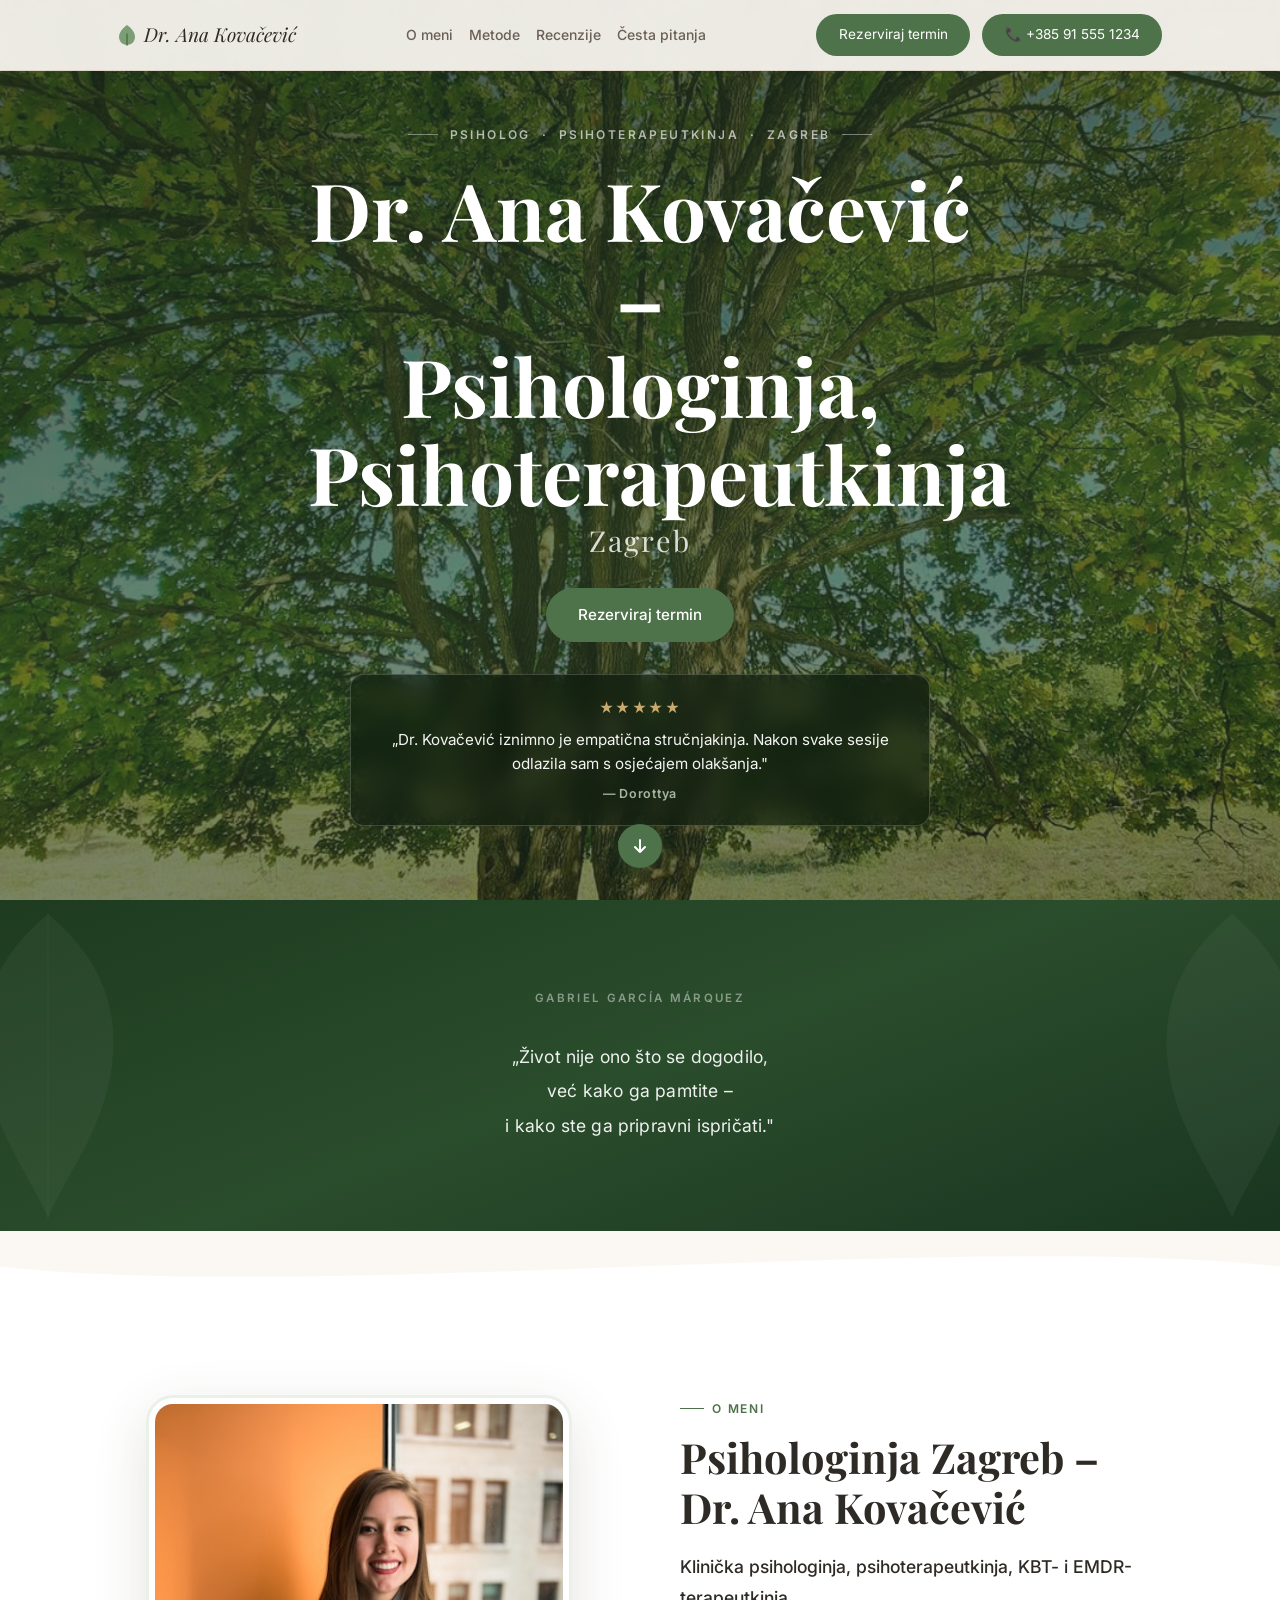
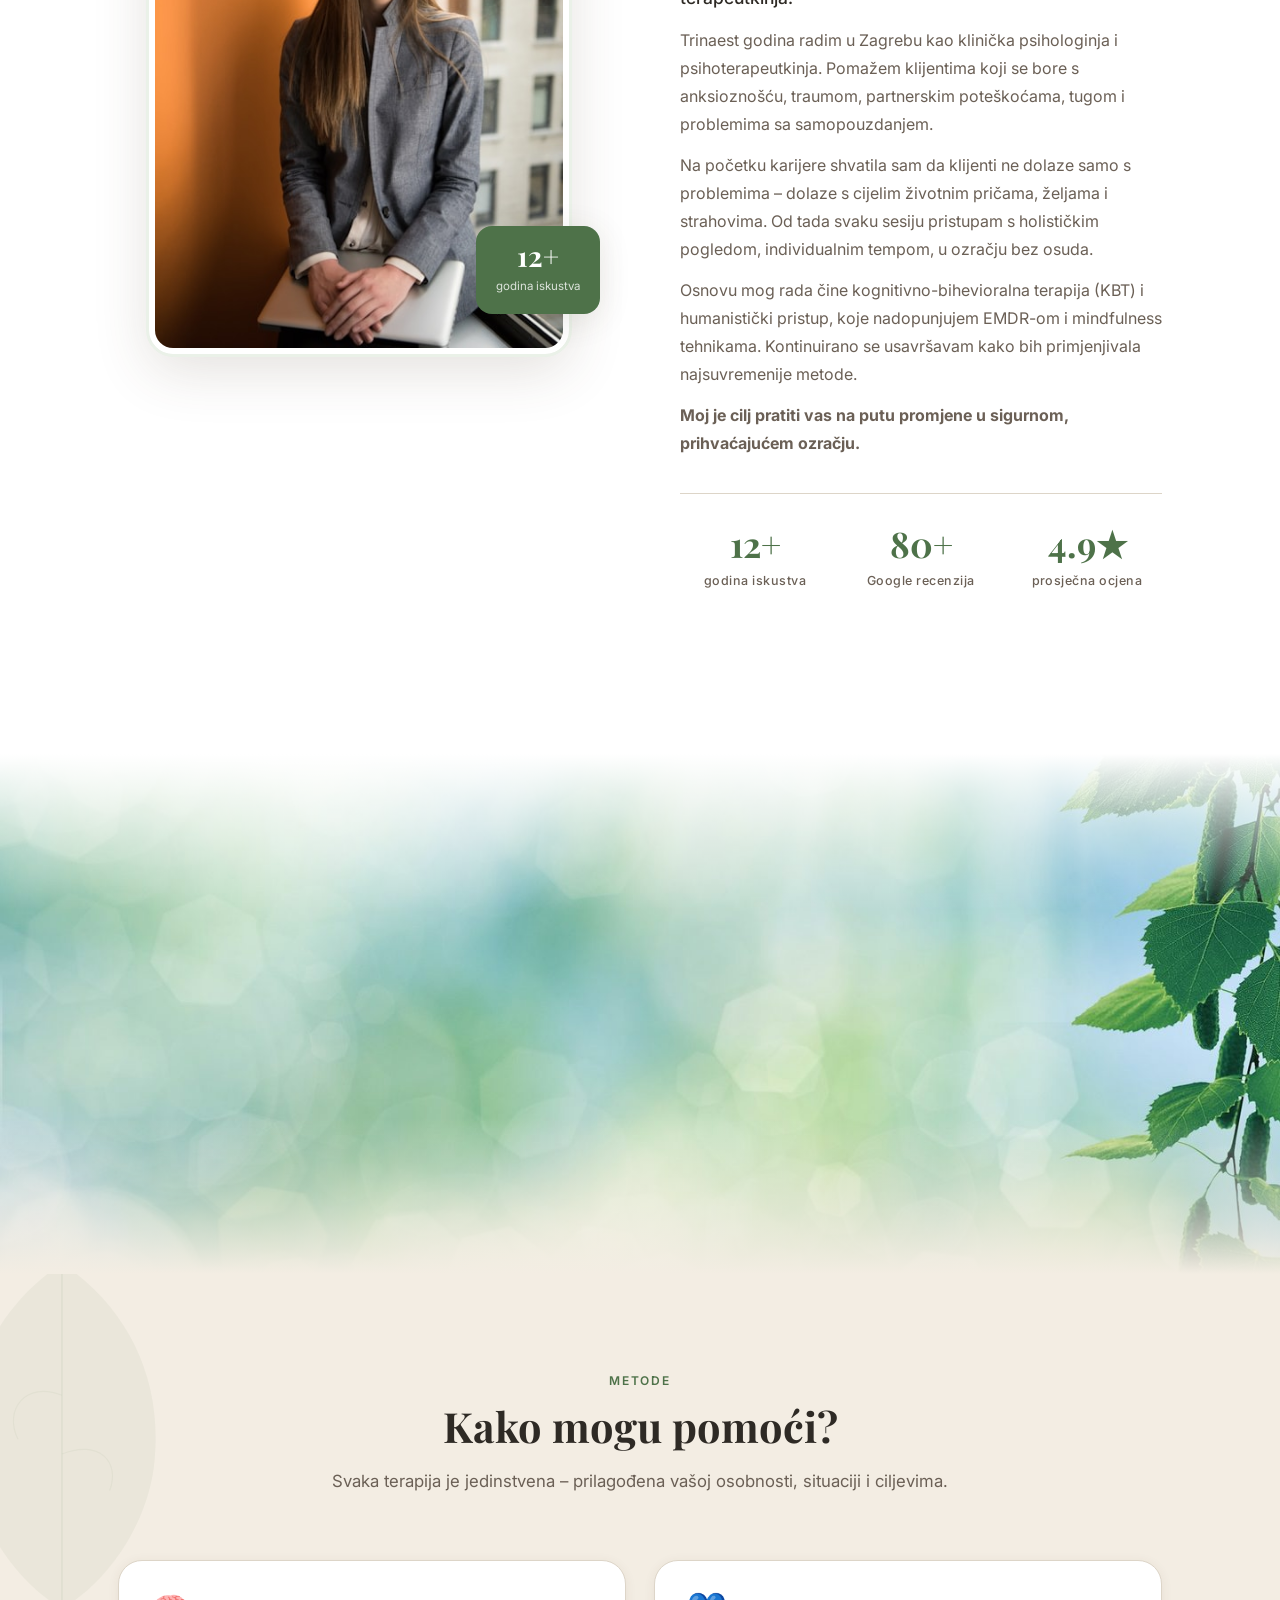
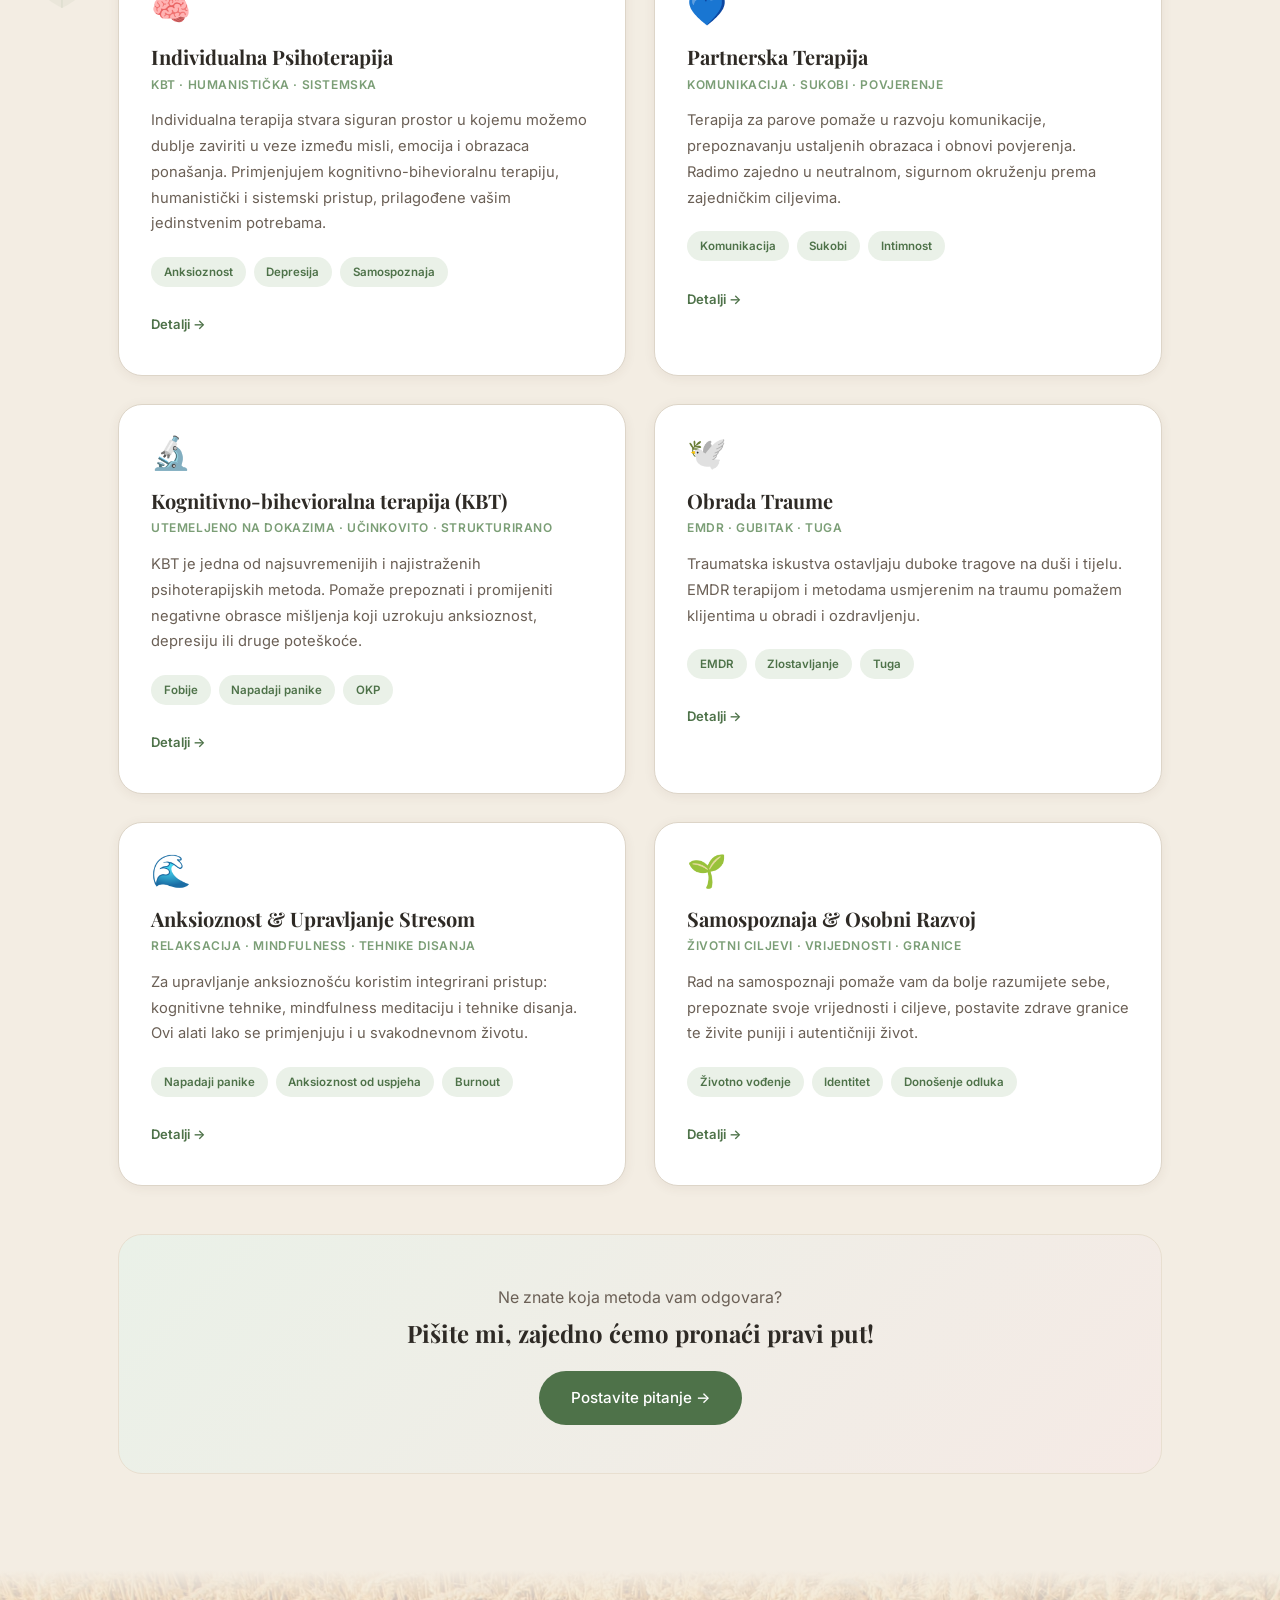
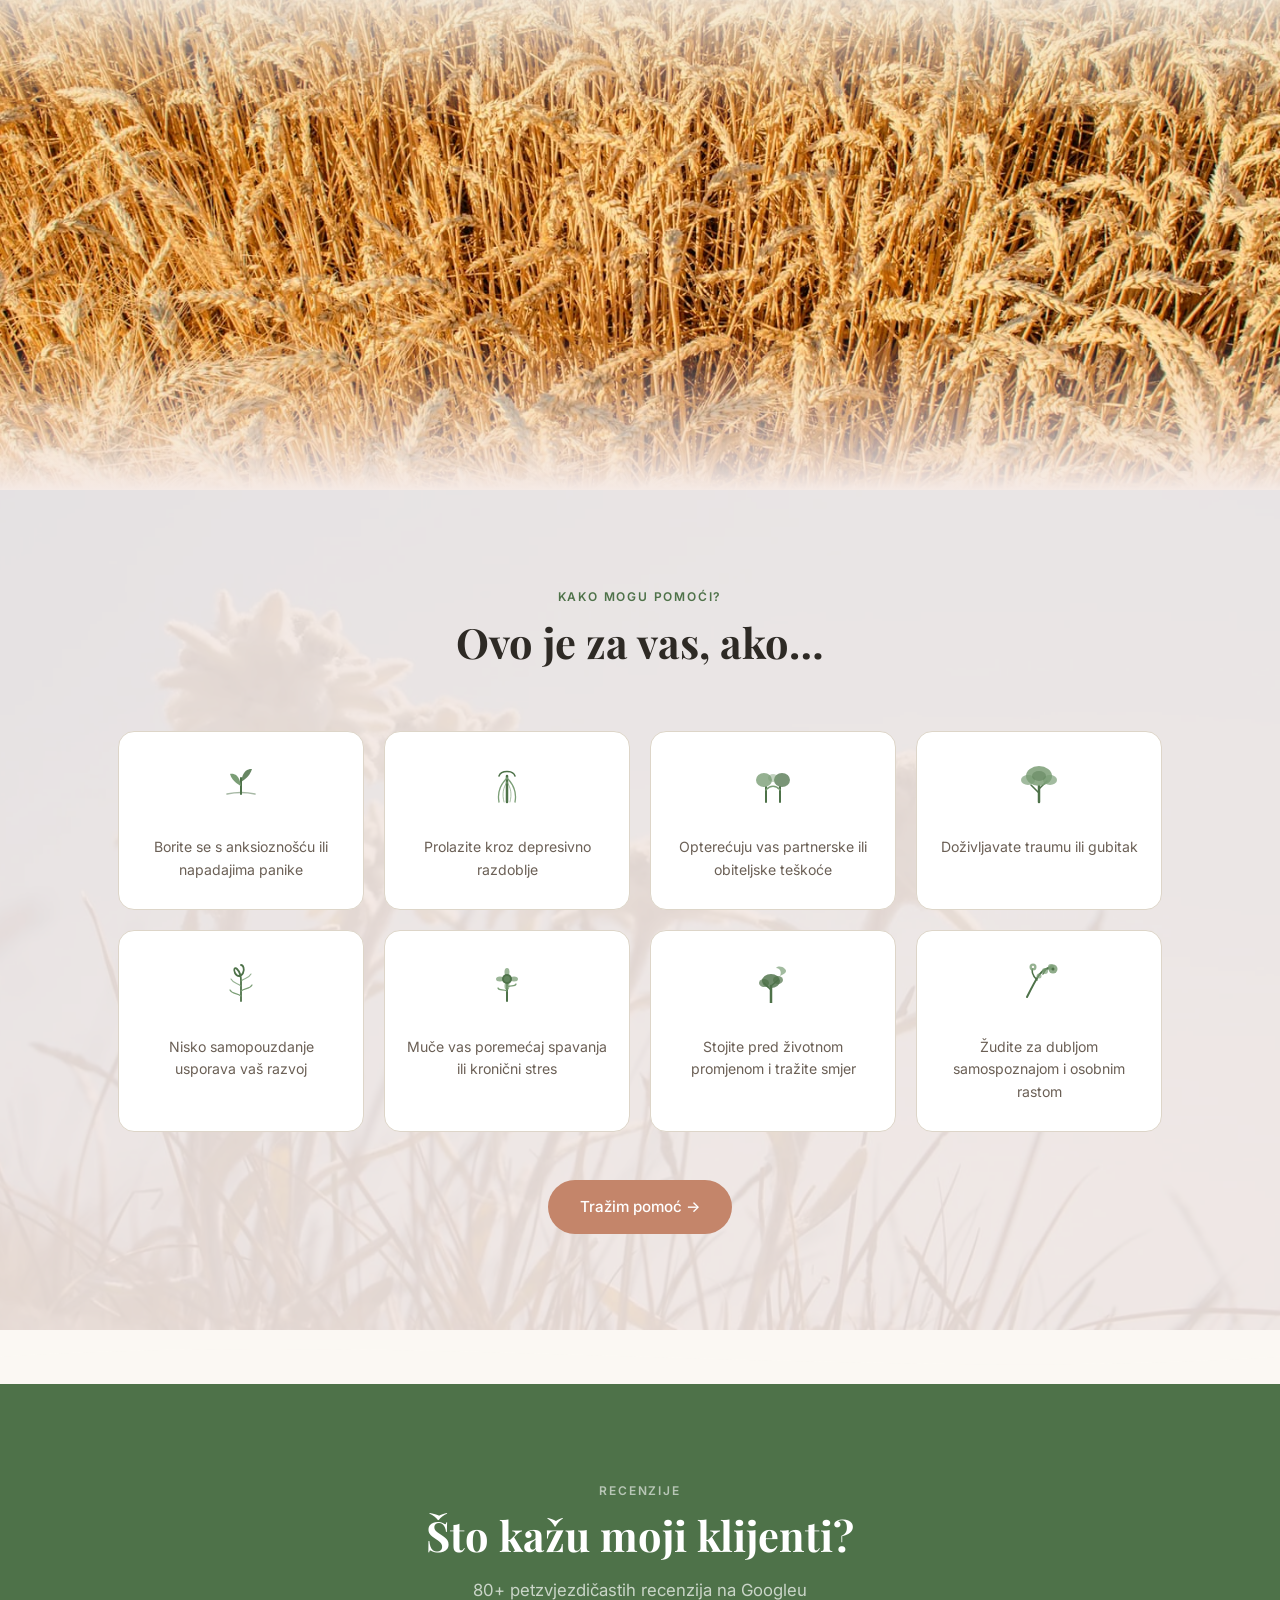
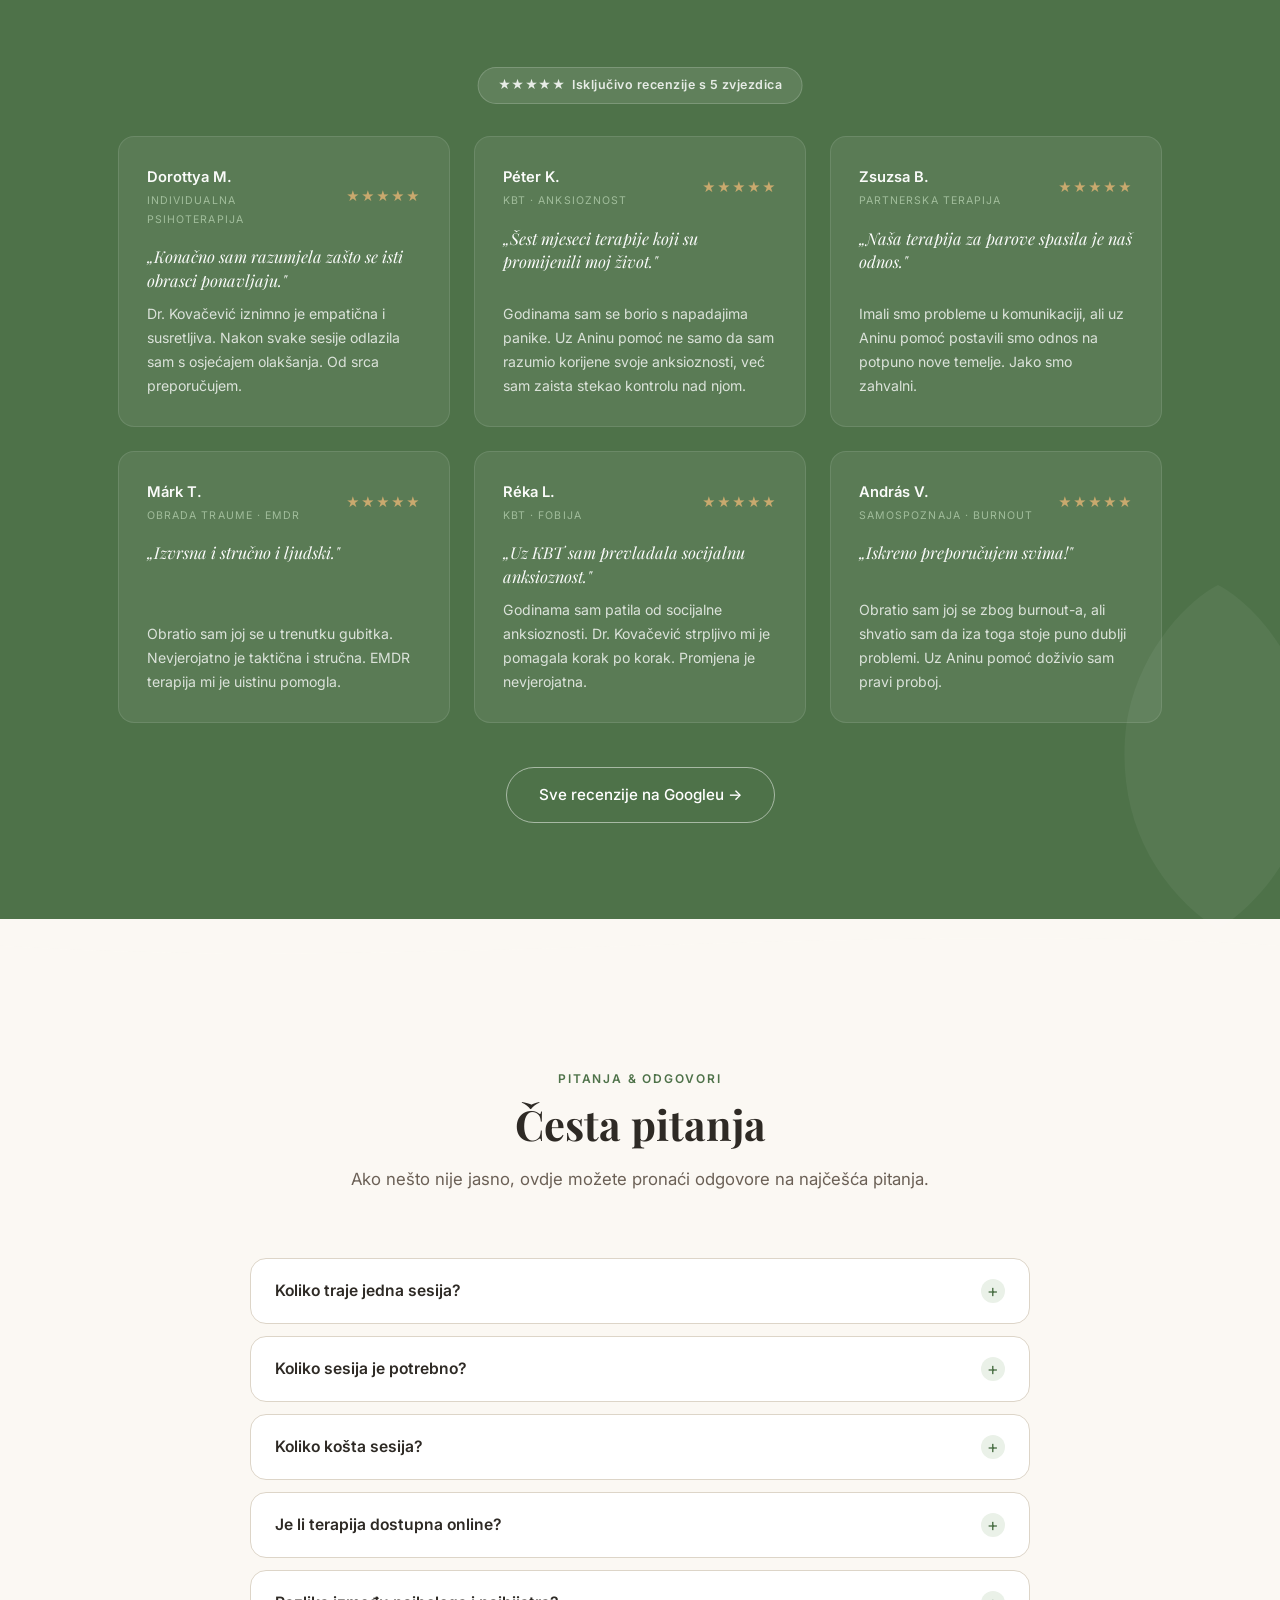
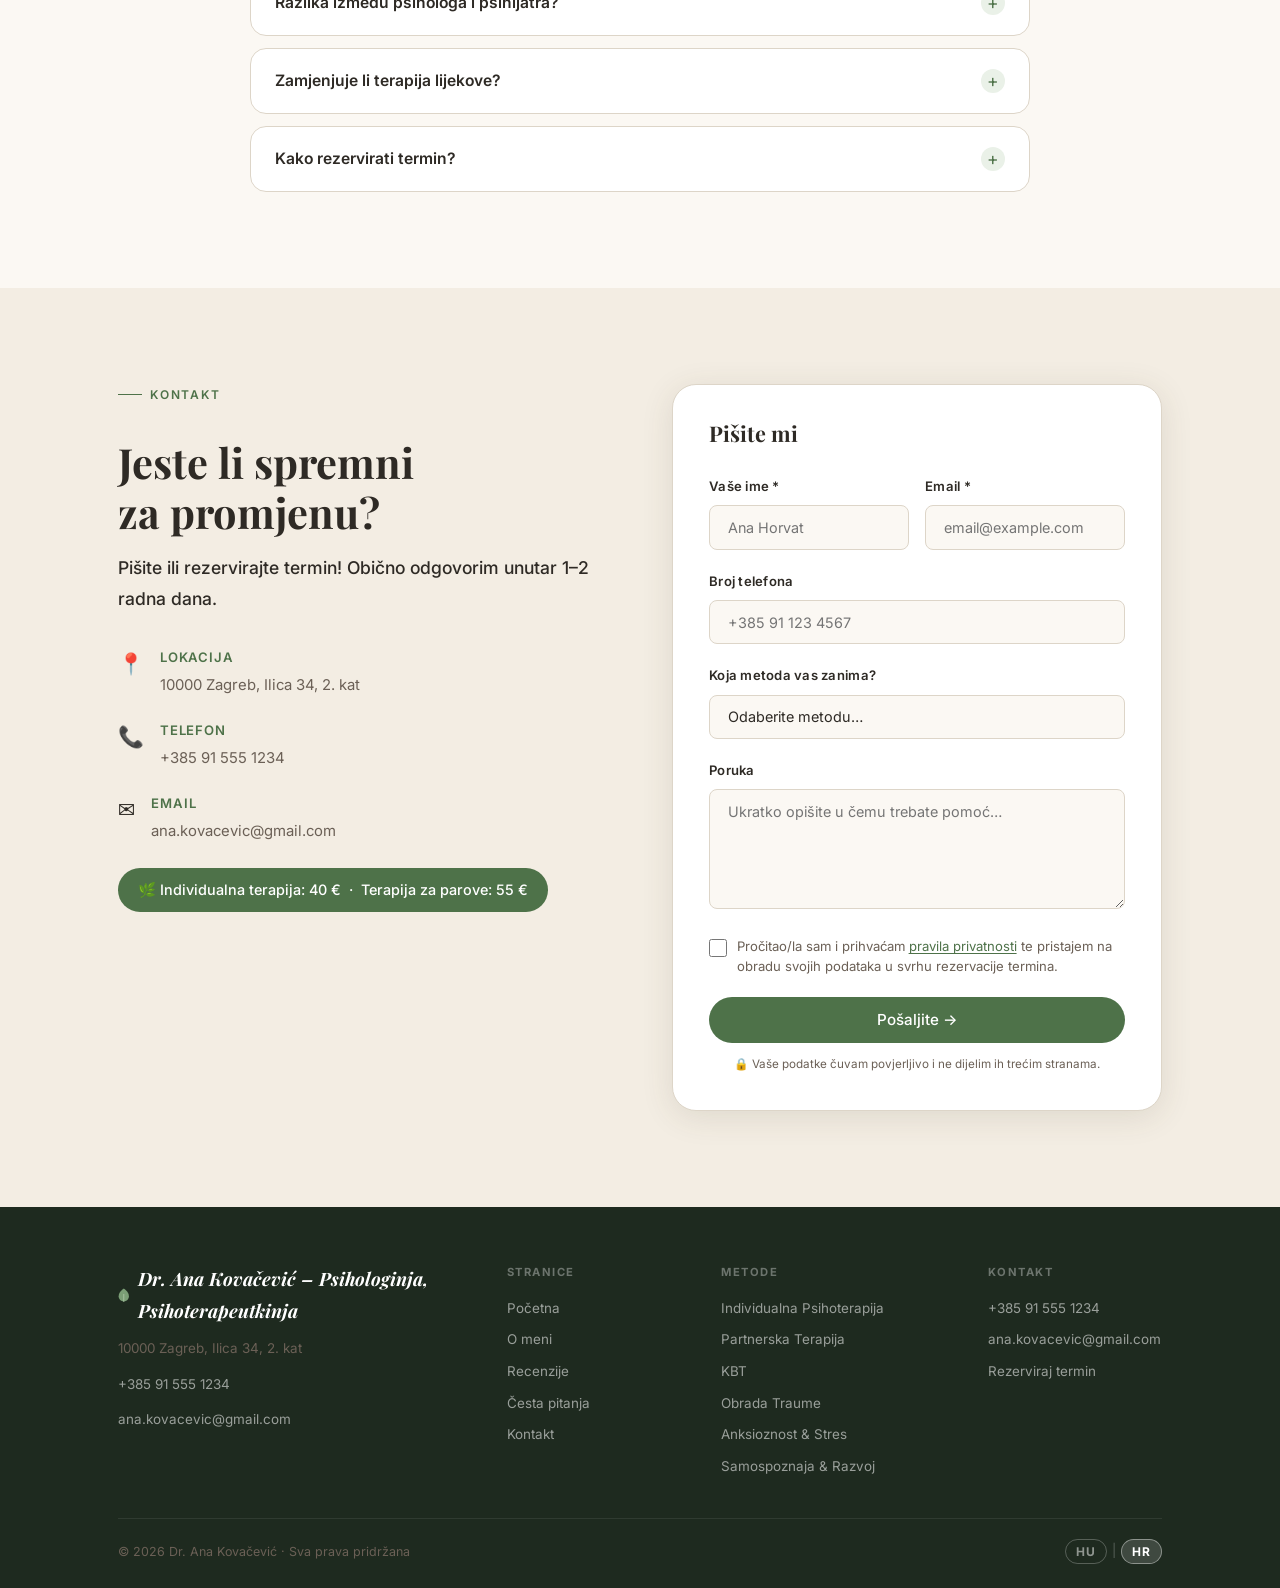
==== commit 45298eac: "Replace SVG placeholder portraits with real photos, fix all blue icons to green - Replace cartoon SV" ====
--- a/hr/index.html
+++ b/hr/index.html
@@ -162,58 +162,9 @@
     <div class="bemutatkozas__img">
       <div class="bemutatkozas__img-wrap">
         <!-- SVG placeholder portrait -->
-        <svg class="bemutatkozas__photo" viewBox="0 0 420 560" xmlns="http://www.w3.org/2000/svg" aria-label="Dr. Ana Kovačević psihologinja portret">
-          <defs>
-            <linearGradient id="bgGrad" x1="0%" y1="0%" x2="100%" y2="100%">
-              <stop offset="0%" style="stop-color:#E4EEF5;stop-opacity:1" />
-              <stop offset="100%" style="stop-color:#9ABCCE;stop-opacity:1" />
-            </linearGradient>
-            <linearGradient id="figureGrad" x1="0%" y1="0%" x2="0%" y2="100%">
-              <stop offset="0%" style="stop-color:#6B8FAD;stop-opacity:0.85" />
-              <stop offset="100%" style="stop-color:#3A5F7D;stop-opacity:0.9" />
-            </linearGradient>
-            <clipPath id="roundedClip">
-              <rect width="420" height="560" rx="24" ry="24"/>
-            </clipPath>
-          </defs>
-          <g clip-path="url(#roundedClip)">
-            <rect width="420" height="560" fill="url(#bgGrad)"/>
-            <!-- Body / torso -->
-            <ellipse cx="210" cy="580" rx="155" ry="120" fill="url(#figureGrad)"/>
-            <!-- Neck -->
-            <rect x="190" y="290" width="40" height="60" rx="8" fill="#d4a896"/>
-            <!-- Head -->
-            <ellipse cx="210" cy="260" rx="70" ry="80" fill="#d4a896"/>
-            <!-- Hair -->
-            <ellipse cx="210" cy="200" rx="72" ry="50" fill="#5a3e32"/>
-            <ellipse cx="148" cy="240" rx="22" ry="45" fill="#5a3e32"/>
-            <ellipse cx="272" cy="240" rx="22" ry="45" fill="#5a3e32"/>
-            <ellipse cx="210" cy="185" rx="60" ry="22" fill="#5a3e32"/>
-            <!-- Eyes -->
-            <ellipse cx="185" cy="258" rx="8" ry="9" fill="#fff"/>
-            <ellipse cx="235" cy="258" rx="8" ry="9" fill="#fff"/>
-            <ellipse cx="186" cy="259" rx="5" ry="6" fill="#3a2a1a"/>
-            <ellipse cx="236" cy="259" rx="5" ry="6" fill="#3a2a1a"/>
-            <ellipse cx="187" cy="257" rx="2" ry="2" fill="#fff"/>
-            <ellipse cx="237" cy="257" rx="2" ry="2" fill="#fff"/>
-            <!-- Eyebrows -->
-            <path d="M175 246 Q185 241 197 245" stroke="#5a3e32" stroke-width="2.5" fill="none" stroke-linecap="round"/>
-            <path d="M223 245 Q235 241 245 246" stroke="#5a3e32" stroke-width="2.5" fill="none" stroke-linecap="round"/>
-            <!-- Nose -->
-            <path d="M207 265 Q204 278 208 282 Q212 284 216 282 Q220 278 217 265" stroke="#c4907a" stroke-width="1.5" fill="none" stroke-linecap="round"/>
-            <!-- Mouth / smile -->
-            <path d="M194 296 Q210 306 226 296" stroke="#c4706a" stroke-width="2" fill="none" stroke-linecap="round"/>
-            <!-- Jacket / collar -->
-            <path d="M55 560 L140 350 L190 370 L210 355 L230 370 L280 350 L365 560 Z" fill="#3A5F7D"/>
-            <!-- Shirt -->
-            <path d="M190 370 L210 355 L230 370 L225 420 L195 420 Z" fill="#fff" opacity="0.9"/>
-            <!-- Decorative dots top-right -->
-            <circle cx="370" cy="60" r="4" fill="#6B8FAD" opacity="0.4"/>
-            <circle cx="390" cy="80" r="3" fill="#6B8FAD" opacity="0.3"/>
-            <circle cx="355" cy="90" r="5" fill="#6B8FAD" opacity="0.25"/>
-            <circle cx="400" cy="50" r="3" fill="#9ABCCE" opacity="0.35"/>
-          </g>
-        </svg>
+        <picture>
+          <img src="../images/kovacevic.jpg" alt="Dr. Ana Kovačević psihologinja i psihoterapeutkinja, Zagreb" class="bemutatkozas__photo" loading="eager" width="420" height="560">
+        </picture>
         <div class="bemutatkozas__badge">
           <strong>12+</strong>
           <span>godina iskustva</span>
@@ -258,7 +209,7 @@
 <!-- METODE -->
 <section class="section modszerek" id="metode">
   <div class="deco-leaf deco-leaf--tl" aria-hidden="true">
-    <svg viewBox="0 0 300 500" fill="none"><path d="M150 20 C60 80 10 180 25 300 C40 400 110 470 150 490 C190 470 260 400 275 300 C290 180 240 80 150 20Z" fill="rgba(107,143,173,0.08)"/><path d="M150 490 L150 20" stroke="rgba(107,143,173,0.1)" stroke-width="2"/><path d="M150 200 C100 180 70 220 90 260" stroke="rgba(107,143,173,0.08)" stroke-width="1.5"/><path d="M150 280 C200 260 230 290 215 330" stroke="rgba(107,143,173,0.08)" stroke-width="1.5"/></svg>
+    <svg viewBox="0 0 300 500" fill="none"><path d="M150 20 C60 80 10 180 25 300 C40 400 110 470 150 490 C190 470 260 400 275 300 C290 180 240 80 150 20Z" fill="rgba(123,158,118,0.08)"/><path d="M150 490 L150 20" stroke="rgba(123,158,118,0.1)" stroke-width="2"/><path d="M150 200 C100 180 70 220 90 260" stroke="rgba(123,158,118,0.08)" stroke-width="1.5"/><path d="M150 280 C200 260 230 290 215 330" stroke="rgba(123,158,118,0.08)" stroke-width="1.5"/></svg>
   </div>
   <div class="container">
     <div class="section__head">
@@ -378,49 +329,49 @@
     <div class="problems">
       <div class="problem">
         <div class="problem__icon">
-          <svg width="44" height="44" viewBox="0 0 44 44" fill="none" xmlns="http://www.w3.org/2000/svg"><path d="M8 34 Q22 31 36 34" stroke="#3A5F7D" stroke-width="1.5" stroke-linecap="round" fill="none" opacity="0.5"/><path d="M22 34 L22 18" stroke="#3A5F7D" stroke-width="2" stroke-linecap="round"/><path d="M22 26 C22 26 13 22 11 14 C11 14 20 11 22 26Z" fill="#6B8FAD"/><path d="M22 22 C22 22 31 17 33 9 C33 9 24 7 22 22Z" fill="#3A5F7D" opacity="0.85"/></svg>
+          <svg width="44" height="44" viewBox="0 0 44 44" fill="none" xmlns="http://www.w3.org/2000/svg"><path d="M8 34 Q22 31 36 34" stroke="#4E7249" stroke-width="1.5" stroke-linecap="round" fill="none" opacity="0.5"/><path d="M22 34 L22 18" stroke="#4E7249" stroke-width="2" stroke-linecap="round"/><path d="M22 26 C22 26 13 22 11 14 C11 14 20 11 22 26Z" fill="#7B9E76"/><path d="M22 22 C22 22 31 17 33 9 C33 9 24 7 22 22Z" fill="#4E7249" opacity="0.85"/></svg>
         </div>
         <p>Borite se s anksioznošću ili napadajima panike</p>
       </div>
       <div class="problem">
         <div class="problem__icon">
-          <svg width="44" height="44" viewBox="0 0 44 44" fill="none" xmlns="http://www.w3.org/2000/svg"><path d="M22 42 L22 16" stroke="#3A5F7D" stroke-width="2.5" stroke-linecap="round"/><path d="M14 16 C16 10 28 10 30 16" stroke="#3A5F7D" stroke-width="1.5" stroke-linecap="round" fill="none"/><path d="M22 18 C16 24 12 32 14 42" stroke="#6B8FAD" stroke-width="1.3" stroke-linecap="round" fill="none"/><path d="M22 18 C28 24 32 32 30 42" stroke="#6B8FAD" stroke-width="1.3" stroke-linecap="round" fill="none"/><path d="M22 22 C18 28 17 34 19 42" stroke="#6B8FAD" stroke-width="1" stroke-linecap="round" fill="none" opacity="0.65"/><path d="M22 22 C26 28 27 34 25 42" stroke="#6B8FAD" stroke-width="1" stroke-linecap="round" fill="none" opacity="0.65"/></svg>
+          <svg width="44" height="44" viewBox="0 0 44 44" fill="none" xmlns="http://www.w3.org/2000/svg"><path d="M22 42 L22 16" stroke="#4E7249" stroke-width="2.5" stroke-linecap="round"/><path d="M14 16 C16 10 28 10 30 16" stroke="#4E7249" stroke-width="1.5" stroke-linecap="round" fill="none"/><path d="M22 18 C16 24 12 32 14 42" stroke="#7B9E76" stroke-width="1.3" stroke-linecap="round" fill="none"/><path d="M22 18 C28 24 32 32 30 42" stroke="#7B9E76" stroke-width="1.3" stroke-linecap="round" fill="none"/><path d="M22 22 C18 28 17 34 19 42" stroke="#7B9E76" stroke-width="1" stroke-linecap="round" fill="none" opacity="0.65"/><path d="M22 22 C26 28 27 34 25 42" stroke="#7B9E76" stroke-width="1" stroke-linecap="round" fill="none" opacity="0.65"/></svg>
         </div>
         <p>Prolazite kroz depresivno razdoblje</p>
       </div>
       <div class="problem">
         <div class="problem__icon">
-          <svg width="44" height="44" viewBox="0 0 44 44" fill="none" xmlns="http://www.w3.org/2000/svg"><path d="M15 42 L15 27" stroke="#3A5F7D" stroke-width="2" stroke-linecap="round"/><path d="M29 42 L29 27" stroke="#3A5F7D" stroke-width="2" stroke-linecap="round"/><path d="M15 30 C19 25 25 25 29 30" stroke="#6B8FAD" stroke-width="1.5" stroke-linecap="round" fill="none"/><ellipse cx="13" cy="20" rx="8" ry="7" fill="#6B8FAD" opacity="0.8"/><ellipse cx="31" cy="20" rx="8" ry="7" fill="#3A5F7D" opacity="0.75"/><ellipse cx="22" cy="18" rx="5" ry="4" fill="#6B8FAD" opacity="0.45"/></svg>
+          <svg width="44" height="44" viewBox="0 0 44 44" fill="none" xmlns="http://www.w3.org/2000/svg"><path d="M15 42 L15 27" stroke="#4E7249" stroke-width="2" stroke-linecap="round"/><path d="M29 42 L29 27" stroke="#4E7249" stroke-width="2" stroke-linecap="round"/><path d="M15 30 C19 25 25 25 29 30" stroke="#7B9E76" stroke-width="1.5" stroke-linecap="round" fill="none"/><ellipse cx="13" cy="20" rx="8" ry="7" fill="#7B9E76" opacity="0.8"/><ellipse cx="31" cy="20" rx="8" ry="7" fill="#4E7249" opacity="0.75"/><ellipse cx="22" cy="18" rx="5" ry="4" fill="#7B9E76" opacity="0.45"/></svg>
         </div>
         <p>Opterećuju vas partnerske ili obiteljske teškoće</p>
       </div>
       <div class="problem">
         <div class="problem__icon">
-          <svg width="44" height="44" viewBox="0 0 44 44" fill="none" xmlns="http://www.w3.org/2000/svg"><path d="M22 42 L22 26" stroke="#3A5F7D" stroke-width="2.5" stroke-linecap="round"/><path d="M22 33 L14 25" stroke="#3A5F7D" stroke-width="1.5" stroke-linecap="round"/><path d="M22 29 L30 21" stroke="#3A5F7D" stroke-width="1.5" stroke-linecap="round"/><ellipse cx="22" cy="16" rx="13" ry="10" fill="#6B8FAD" opacity="0.85"/><ellipse cx="11" cy="20" rx="7" ry="5" fill="#6B8FAD" opacity="0.7"/><ellipse cx="33" cy="20" rx="7" ry="5" fill="#6B8FAD" opacity="0.7"/><ellipse cx="22" cy="16" rx="7" ry="5" fill="#3A5F7D" opacity="0.4"/></svg>
+          <svg width="44" height="44" viewBox="0 0 44 44" fill="none" xmlns="http://www.w3.org/2000/svg"><path d="M22 42 L22 26" stroke="#4E7249" stroke-width="2.5" stroke-linecap="round"/><path d="M22 33 L14 25" stroke="#4E7249" stroke-width="1.5" stroke-linecap="round"/><path d="M22 29 L30 21" stroke="#4E7249" stroke-width="1.5" stroke-linecap="round"/><ellipse cx="22" cy="16" rx="13" ry="10" fill="#7B9E76" opacity="0.85"/><ellipse cx="11" cy="20" rx="7" ry="5" fill="#7B9E76" opacity="0.7"/><ellipse cx="33" cy="20" rx="7" ry="5" fill="#7B9E76" opacity="0.7"/><ellipse cx="22" cy="16" rx="7" ry="5" fill="#4E7249" opacity="0.4"/></svg>
         </div>
         <p>Doživljavate traumu ili gubitak</p>
       </div>
       <div class="problem">
         <div class="problem__icon">
-          <svg width="44" height="44" viewBox="0 0 44 44" fill="none" xmlns="http://www.w3.org/2000/svg"><path d="M22 42 C22 34 22 28 22 22 C22 16 20 12 18 10 C16 8 14 10 16 14 C18 18 22 18 24 14 C26 10 24 6 22 6" stroke="#3A5F7D" stroke-width="1.8" stroke-linecap="round" fill="none"/><path d="M22 37 C18 34 13 35 11 31" stroke="#6B8FAD" stroke-width="1.2" stroke-linecap="round" fill="none"/><path d="M22 32 C26 29 31 30 33 26" stroke="#6B8FAD" stroke-width="1.2" stroke-linecap="round" fill="none"/><path d="M22 27 C18 24 14 24 12 20" stroke="#6B8FAD" stroke-width="1.1" stroke-linecap="round" fill="none" opacity="0.8"/><path d="M22 22 C26 19 30 19 32 15" stroke="#6B8FAD" stroke-width="1.1" stroke-linecap="round" fill="none" opacity="0.8"/></svg>
+          <svg width="44" height="44" viewBox="0 0 44 44" fill="none" xmlns="http://www.w3.org/2000/svg"><path d="M22 42 C22 34 22 28 22 22 C22 16 20 12 18 10 C16 8 14 10 16 14 C18 18 22 18 24 14 C26 10 24 6 22 6" stroke="#4E7249" stroke-width="1.8" stroke-linecap="round" fill="none"/><path d="M22 37 C18 34 13 35 11 31" stroke="#7B9E76" stroke-width="1.2" stroke-linecap="round" fill="none"/><path d="M22 32 C26 29 31 30 33 26" stroke="#7B9E76" stroke-width="1.2" stroke-linecap="round" fill="none"/><path d="M22 27 C18 24 14 24 12 20" stroke="#7B9E76" stroke-width="1.1" stroke-linecap="round" fill="none" opacity="0.8"/><path d="M22 22 C26 19 30 19 32 15" stroke="#7B9E76" stroke-width="1.1" stroke-linecap="round" fill="none" opacity="0.8"/></svg>
         </div>
         <p>Nisko samopouzdanje usporava vaš razvoj</p>
       </div>
       <div class="problem">
         <div class="problem__icon">
-          <svg width="44" height="44" viewBox="0 0 44 44" fill="none" xmlns="http://www.w3.org/2000/svg"><path d="M22 42 L22 22" stroke="#3A5F7D" stroke-width="2" stroke-linecap="round"/><path d="M22 32 C18 30 14 32 13 29" stroke="#6B8FAD" stroke-width="1.3" stroke-linecap="round" fill="none"/><path d="M22 28 C26 26 30 28 31 25" stroke="#6B8FAD" stroke-width="1.3" stroke-linecap="round" fill="none"/><ellipse cx="22" cy="13" rx="2.5" ry="4" fill="#6B8FAD" opacity="0.75"/><ellipse cx="22" cy="27" rx="2.5" ry="4" fill="#6B8FAD" opacity="0.75"/><ellipse cx="15" cy="20" rx="4" ry="2.5" fill="#6B8FAD" opacity="0.75"/><ellipse cx="29" cy="20" rx="4" ry="2.5" fill="#6B8FAD" opacity="0.75"/><circle cx="22" cy="20" r="5" fill="#3A5F7D"/><circle cx="22" cy="20" r="3" fill="#6B8FAD" opacity="0.45"/></svg>
+          <svg width="44" height="44" viewBox="0 0 44 44" fill="none" xmlns="http://www.w3.org/2000/svg"><path d="M22 42 L22 22" stroke="#4E7249" stroke-width="2" stroke-linecap="round"/><path d="M22 32 C18 30 14 32 13 29" stroke="#7B9E76" stroke-width="1.3" stroke-linecap="round" fill="none"/><path d="M22 28 C26 26 30 28 31 25" stroke="#7B9E76" stroke-width="1.3" stroke-linecap="round" fill="none"/><ellipse cx="22" cy="13" rx="2.5" ry="4" fill="#7B9E76" opacity="0.75"/><ellipse cx="22" cy="27" rx="2.5" ry="4" fill="#7B9E76" opacity="0.75"/><ellipse cx="15" cy="20" rx="4" ry="2.5" fill="#7B9E76" opacity="0.75"/><ellipse cx="29" cy="20" rx="4" ry="2.5" fill="#7B9E76" opacity="0.75"/><circle cx="22" cy="20" r="5" fill="#4E7249"/><circle cx="22" cy="20" r="3" fill="#7B9E76" opacity="0.45"/></svg>
         </div>
         <p>Muče vas poremećaj spavanja ili kronični stres</p>
       </div>
       <div class="problem">
         <div class="problem__icon">
-          <svg width="44" height="44" viewBox="0 0 44 44" fill="none" xmlns="http://www.w3.org/2000/svg"><path d="M34 10 C31 7 27 7 25 9 C29 9 31 13 29 17 C33 15 37 13 34 10Z" fill="#6B8FAD" opacity="0.7"/><path d="M20 44 L20 27" stroke="#3A5F7D" stroke-width="2.5" stroke-linecap="round"/><path d="M20 31 L13 24" stroke="#3A5F7D" stroke-width="1.5" stroke-linecap="round"/><path d="M20 27 L27 21" stroke="#3A5F7D" stroke-width="1.5" stroke-linecap="round"/><ellipse cx="20" cy="22" rx="9" ry="7" fill="#3A5F7D" opacity="0.82"/><ellipse cx="13" cy="24" rx="5" ry="4" fill="#3A5F7D" opacity="0.7"/><ellipse cx="27" cy="21" rx="5" ry="4" fill="#3A5F7D" opacity="0.7"/></svg>
+          <svg width="44" height="44" viewBox="0 0 44 44" fill="none" xmlns="http://www.w3.org/2000/svg"><path d="M34 10 C31 7 27 7 25 9 C29 9 31 13 29 17 C33 15 37 13 34 10Z" fill="#7B9E76" opacity="0.7"/><path d="M20 44 L20 27" stroke="#4E7249" stroke-width="2.5" stroke-linecap="round"/><path d="M20 31 L13 24" stroke="#4E7249" stroke-width="1.5" stroke-linecap="round"/><path d="M20 27 L27 21" stroke="#4E7249" stroke-width="1.5" stroke-linecap="round"/><ellipse cx="20" cy="22" rx="9" ry="7" fill="#4E7249" opacity="0.82"/><ellipse cx="13" cy="24" rx="5" ry="4" fill="#4E7249" opacity="0.7"/><ellipse cx="27" cy="21" rx="5" ry="4" fill="#4E7249" opacity="0.7"/></svg>
         </div>
         <p>Stojite pred životnom promjenom i tražite smjer</p>
       </div>
       <div class="problem">
         <div class="problem__icon">
-          <svg width="44" height="44" viewBox="0 0 44 44" fill="none" xmlns="http://www.w3.org/2000/svg"><path d="M10 38 C14 30 18 22 22 16 C26 10 32 8 36 10" stroke="#3A5F7D" stroke-width="2" stroke-linecap="round" fill="none"/><path d="M20 21 C16 17 14 12 16 8" stroke="#3A5F7D" stroke-width="1.5" stroke-linecap="round" fill="none"/><path d="M26 15 C28 11 30 8 34 8" stroke="#3A5F7D" stroke-width="1.5" stroke-linecap="round" fill="none"/><circle cx="36" cy="10" r="4.5" fill="#6B8FAD" opacity="0.85"/><circle cx="16" cy="8" r="3.5" fill="#6B8FAD" opacity="0.8"/><circle cx="34" cy="8" r="3" fill="#6B8FAD" opacity="0.75"/><circle cx="28" cy="12" r="3" fill="#6B8FAD" opacity="0.7"/><circle cx="22" cy="17" r="2.5" fill="#6B8FAD" opacity="0.65"/><circle cx="36" cy="10" r="1.5" fill="#3A5F7D"/><circle cx="16" cy="8" r="1.2" fill="#3A5F7D"/></svg>
+          <svg width="44" height="44" viewBox="0 0 44 44" fill="none" xmlns="http://www.w3.org/2000/svg"><path d="M10 38 C14 30 18 22 22 16 C26 10 32 8 36 10" stroke="#4E7249" stroke-width="2" stroke-linecap="round" fill="none"/><path d="M20 21 C16 17 14 12 16 8" stroke="#4E7249" stroke-width="1.5" stroke-linecap="round" fill="none"/><path d="M26 15 C28 11 30 8 34 8" stroke="#4E7249" stroke-width="1.5" stroke-linecap="round" fill="none"/><circle cx="36" cy="10" r="4.5" fill="#7B9E76" opacity="0.85"/><circle cx="16" cy="8" r="3.5" fill="#7B9E76" opacity="0.8"/><circle cx="34" cy="8" r="3" fill="#7B9E76" opacity="0.75"/><circle cx="28" cy="12" r="3" fill="#7B9E76" opacity="0.7"/><circle cx="22" cy="17" r="2.5" fill="#7B9E76" opacity="0.65"/><circle cx="36" cy="10" r="1.5" fill="#4E7249"/><circle cx="16" cy="8" r="1.2" fill="#FBF8F3"/></svg>
         </div>
         <p>Žudite za dubljom samospoznajom i osobnim rastom</p>
       </div>
@@ -433,7 +384,7 @@
 
 <!-- WAVE -->
 <div class="wave-divider" aria-hidden="true">
-  <svg viewBox="0 0 1440 60" preserveAspectRatio="none"><path d="M0,30 C480,0 960,60 1440,30 L1440,60 L0,60 Z" fill="#3A5F7D"/></svg>
+  <svg viewBox="0 0 1440 60" preserveAspectRatio="none"><path d="M0,30 C480,0 960,60 1440,30 L1440,60 L0,60 Z" fill="#FBF8F3"/></svg>
 </div>
 
 <!-- RECENZIJE -->
@@ -524,7 +475,7 @@
 
 <!-- WAVE -->
 <div class="wave-divider" aria-hidden="true">
-  <svg viewBox="0 0 1440 60" preserveAspectRatio="none"><path d="M0,30 C480,60 960,0 1440,30 L1440,0 L0,0 Z" fill="#3A5F7D"/></svg>
+  <svg viewBox="0 0 1440 60" preserveAspectRatio="none"><path d="M0,30 C480,60 960,0 1440,30 L1440,0 L0,0 Z" fill="#FBF8F3"/></svg>
 </div>
 
 <!-- ČESTA PITANJA -->
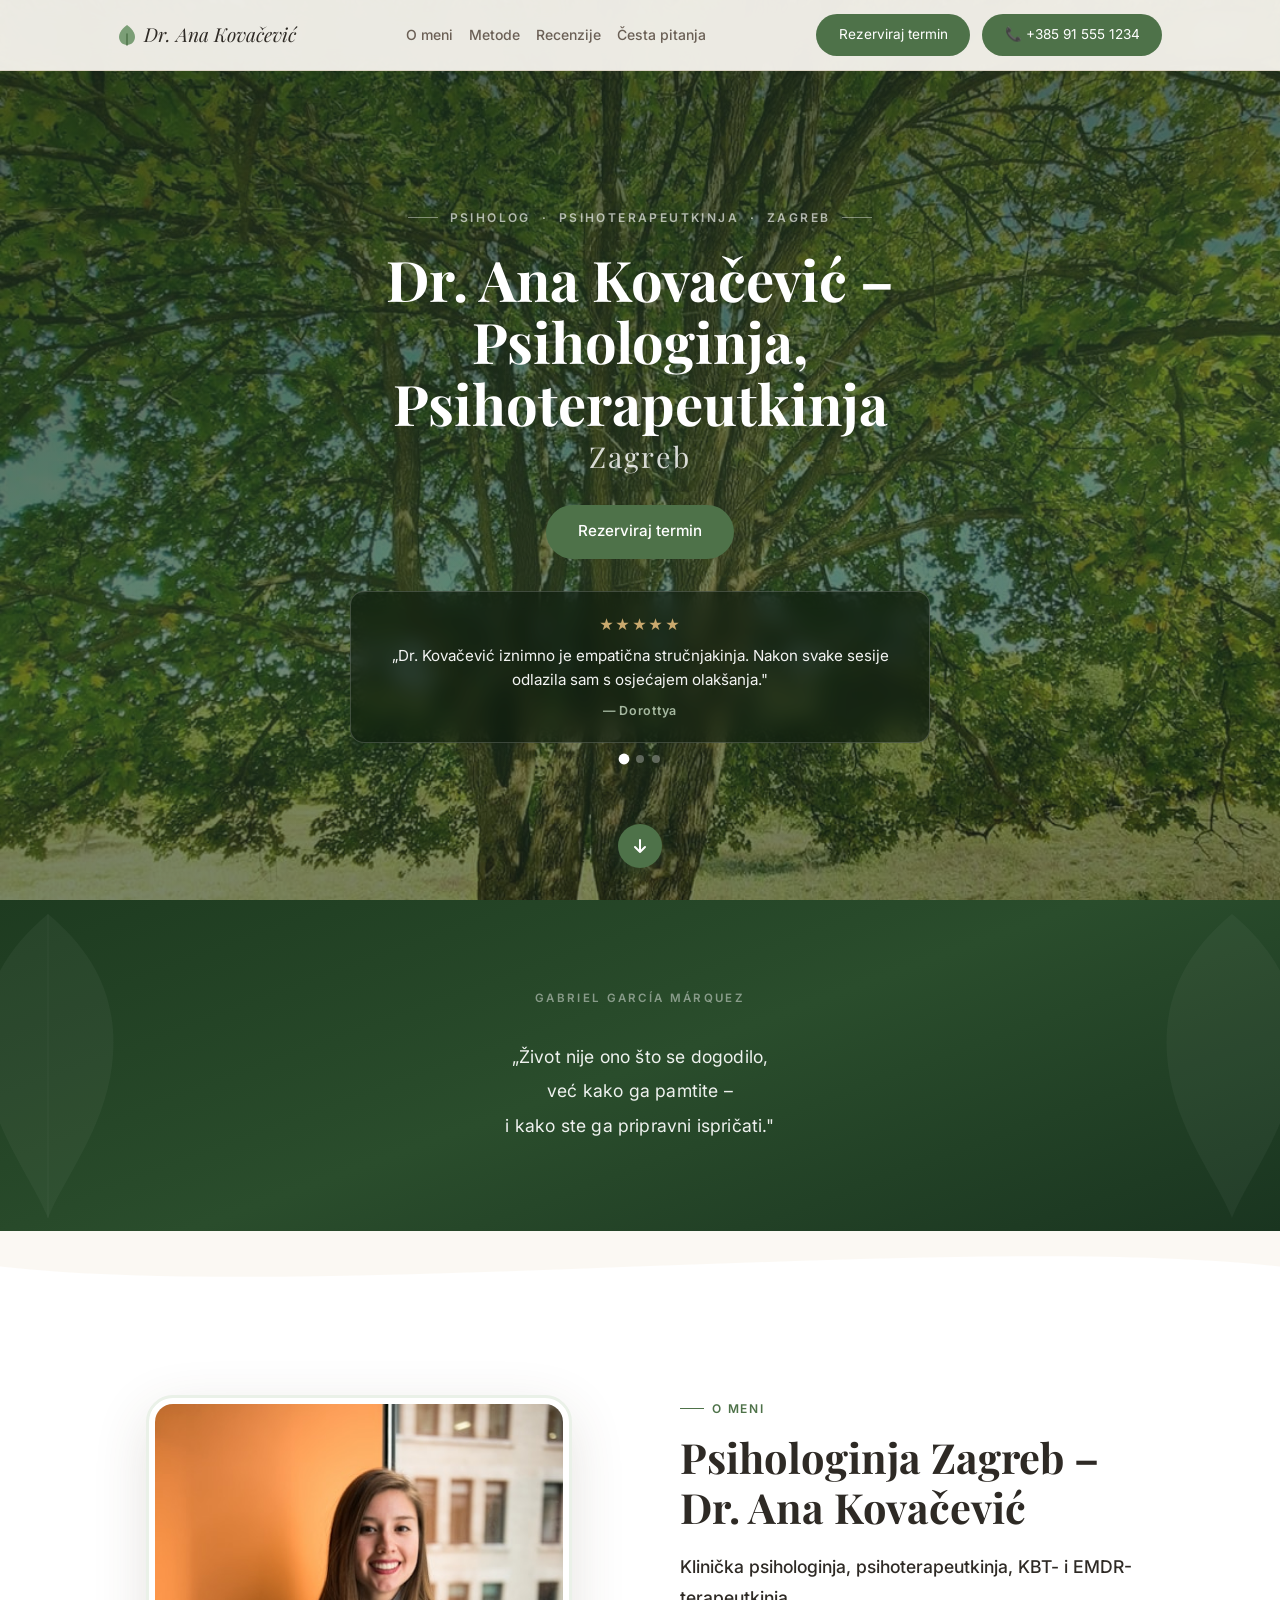
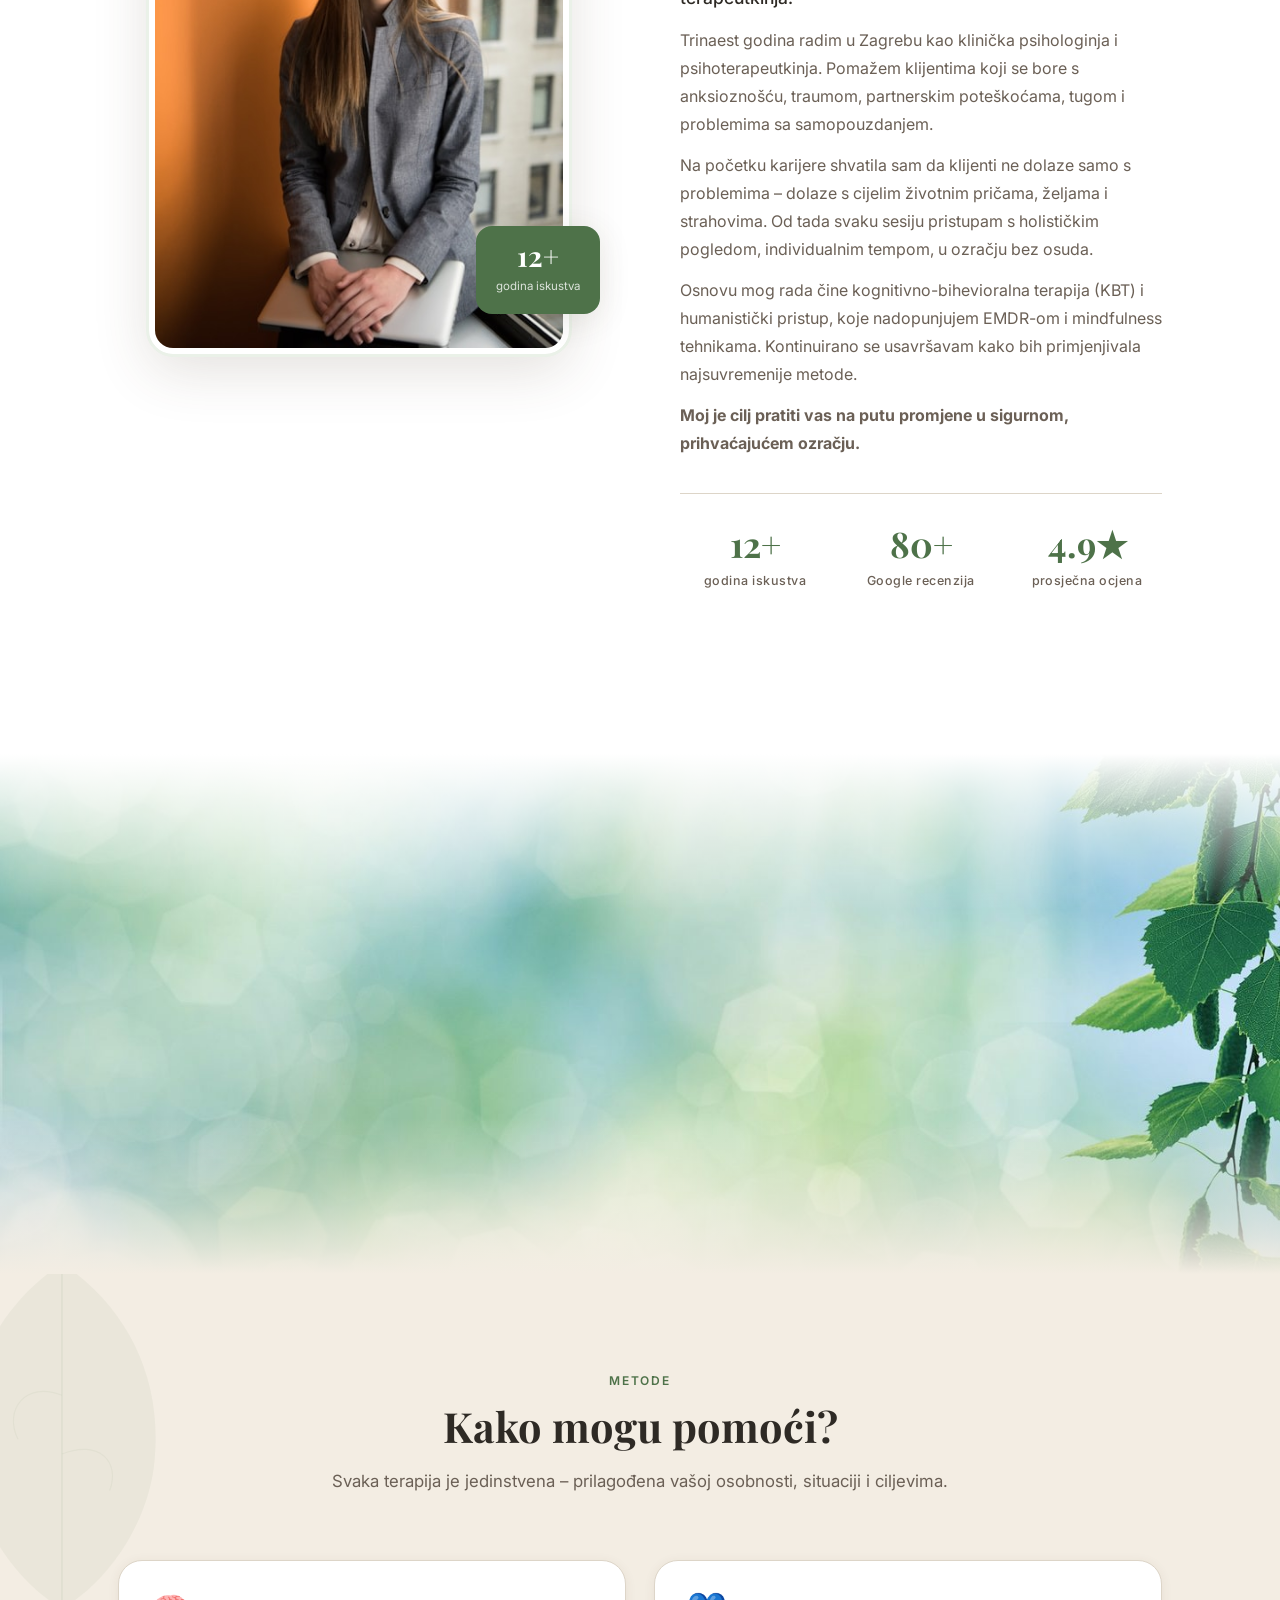
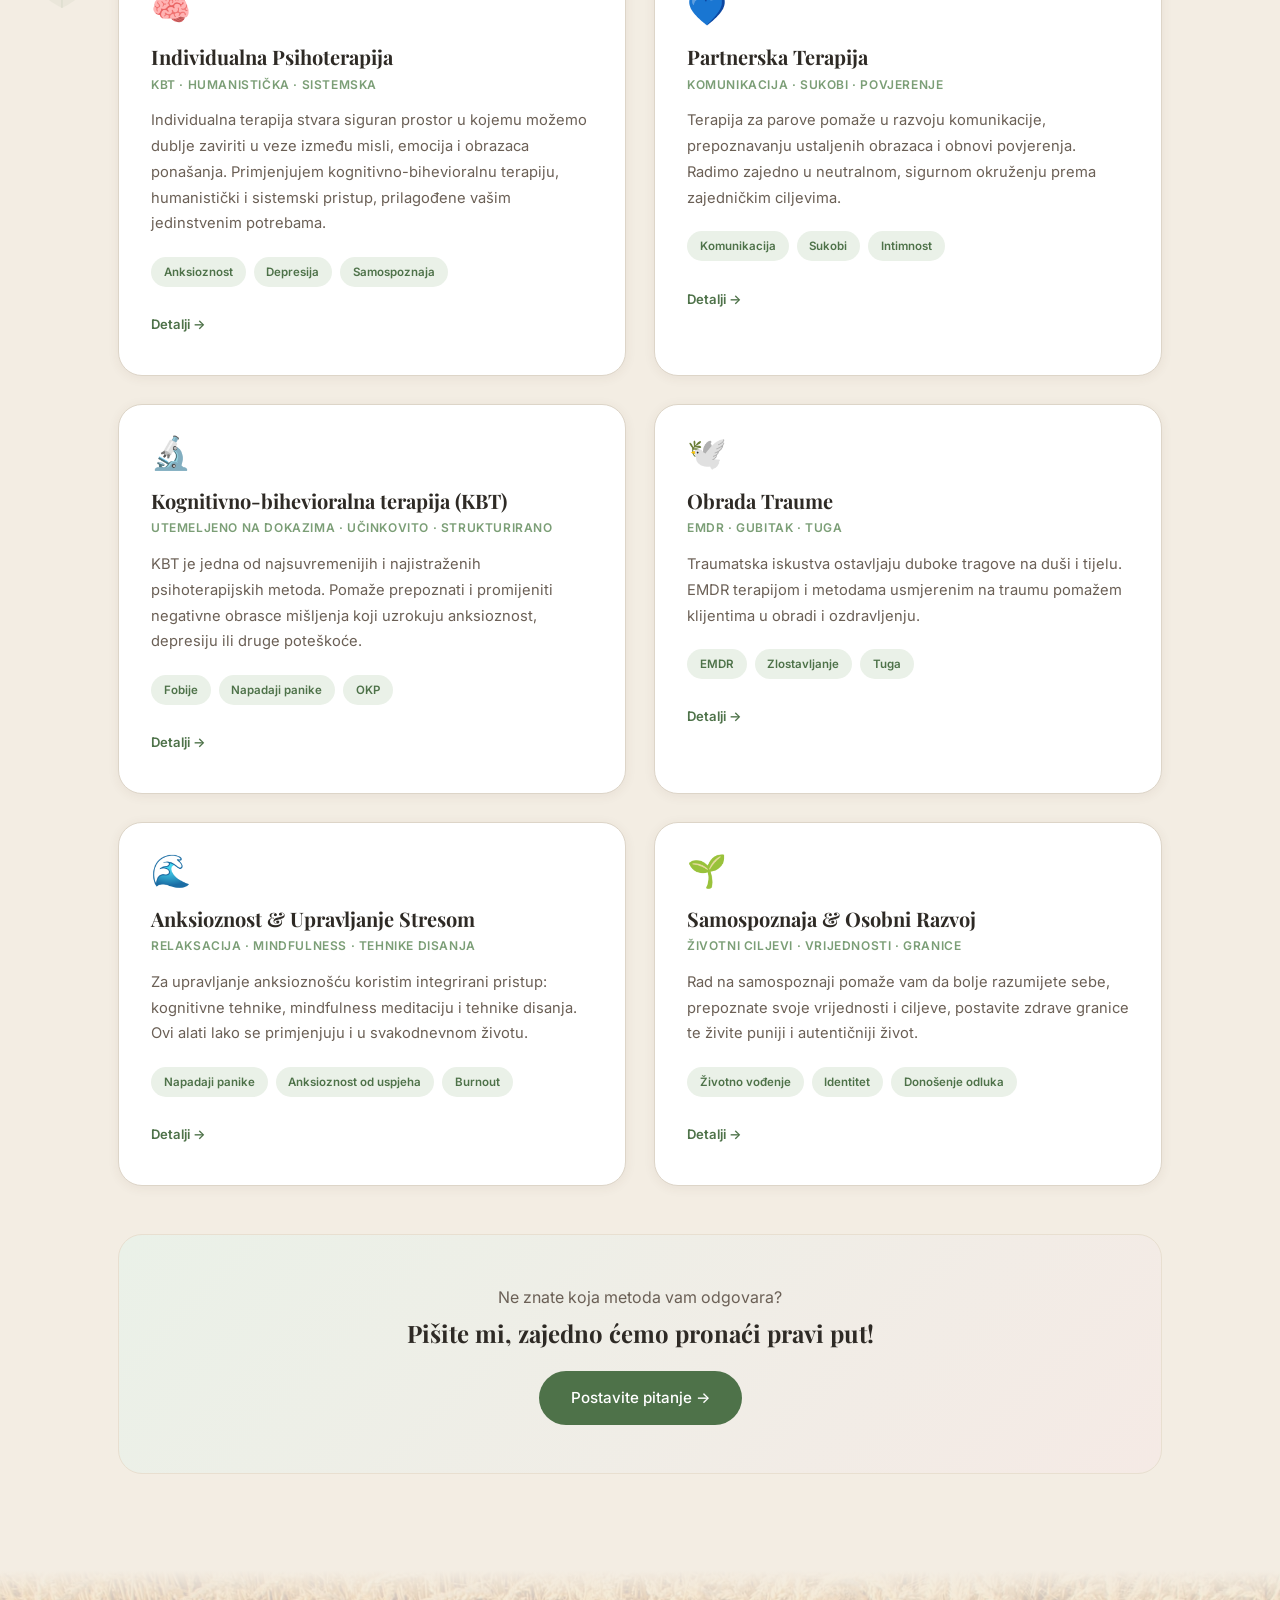
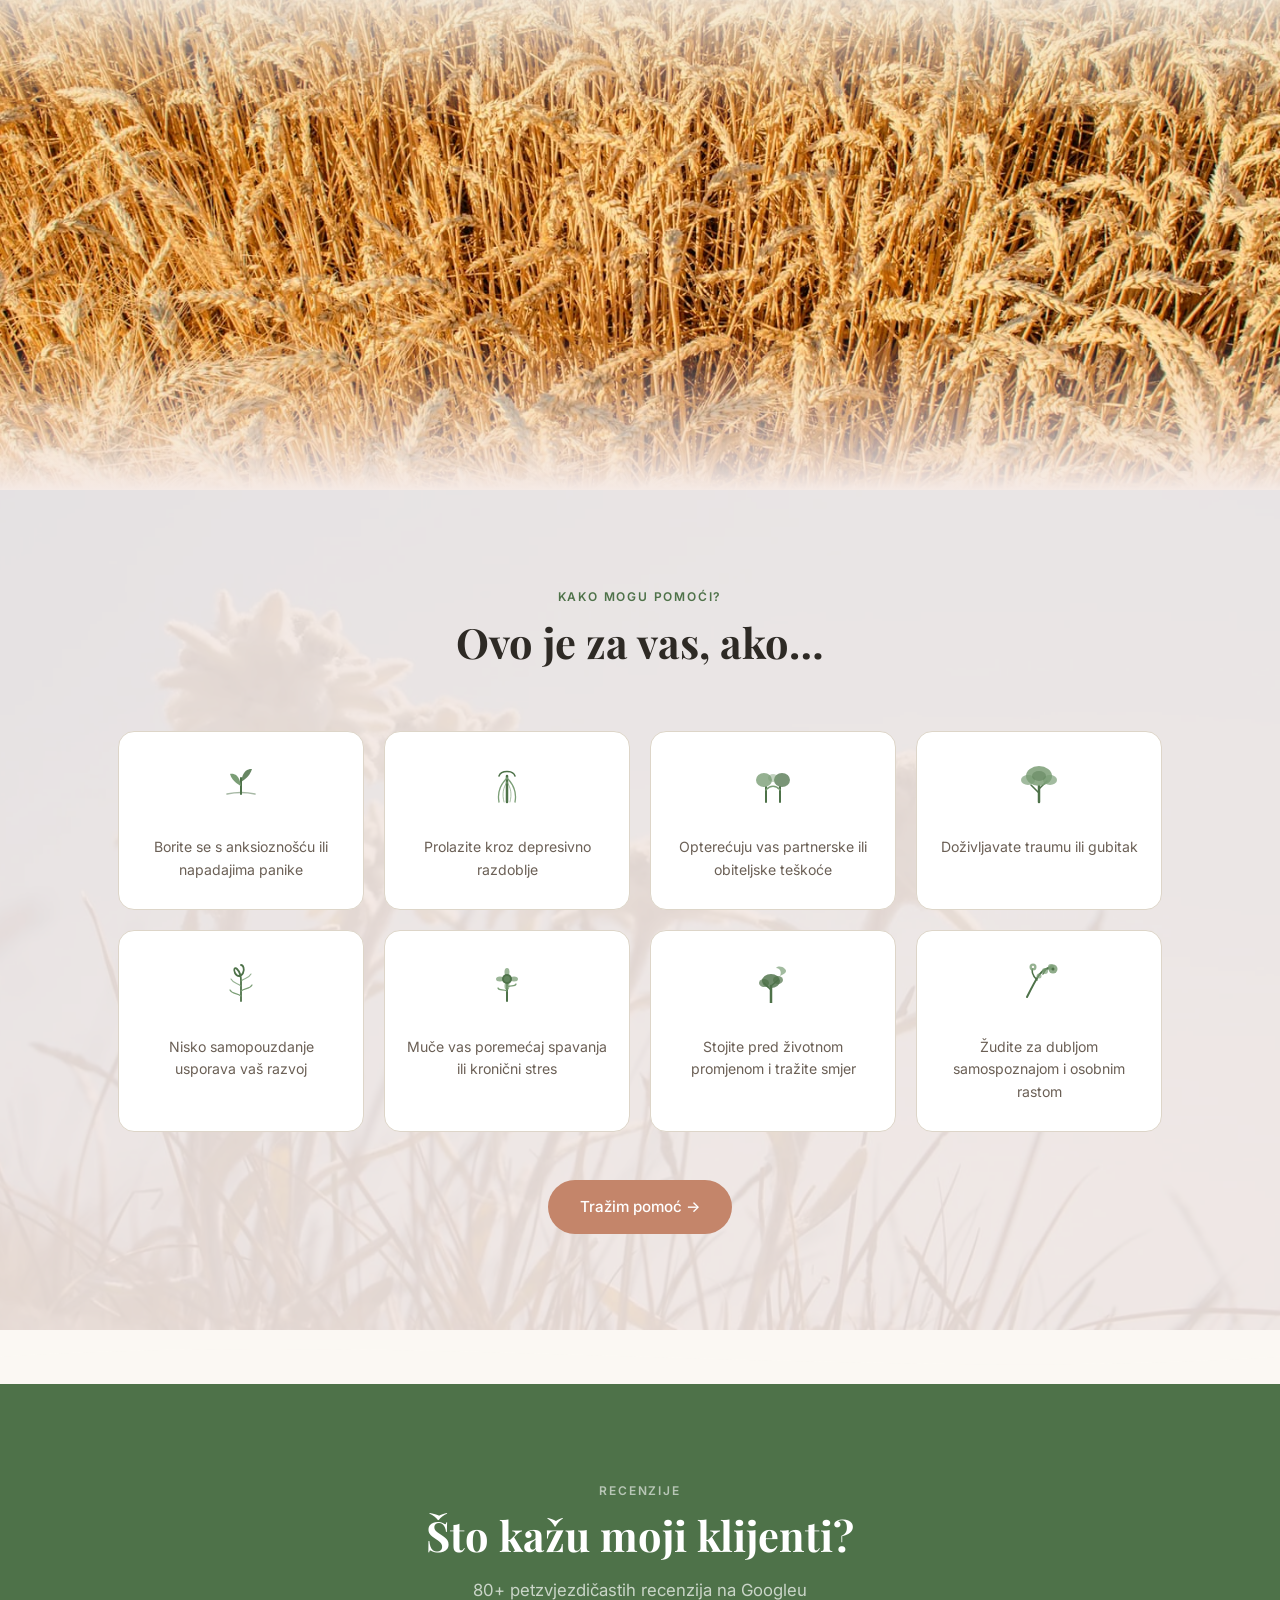
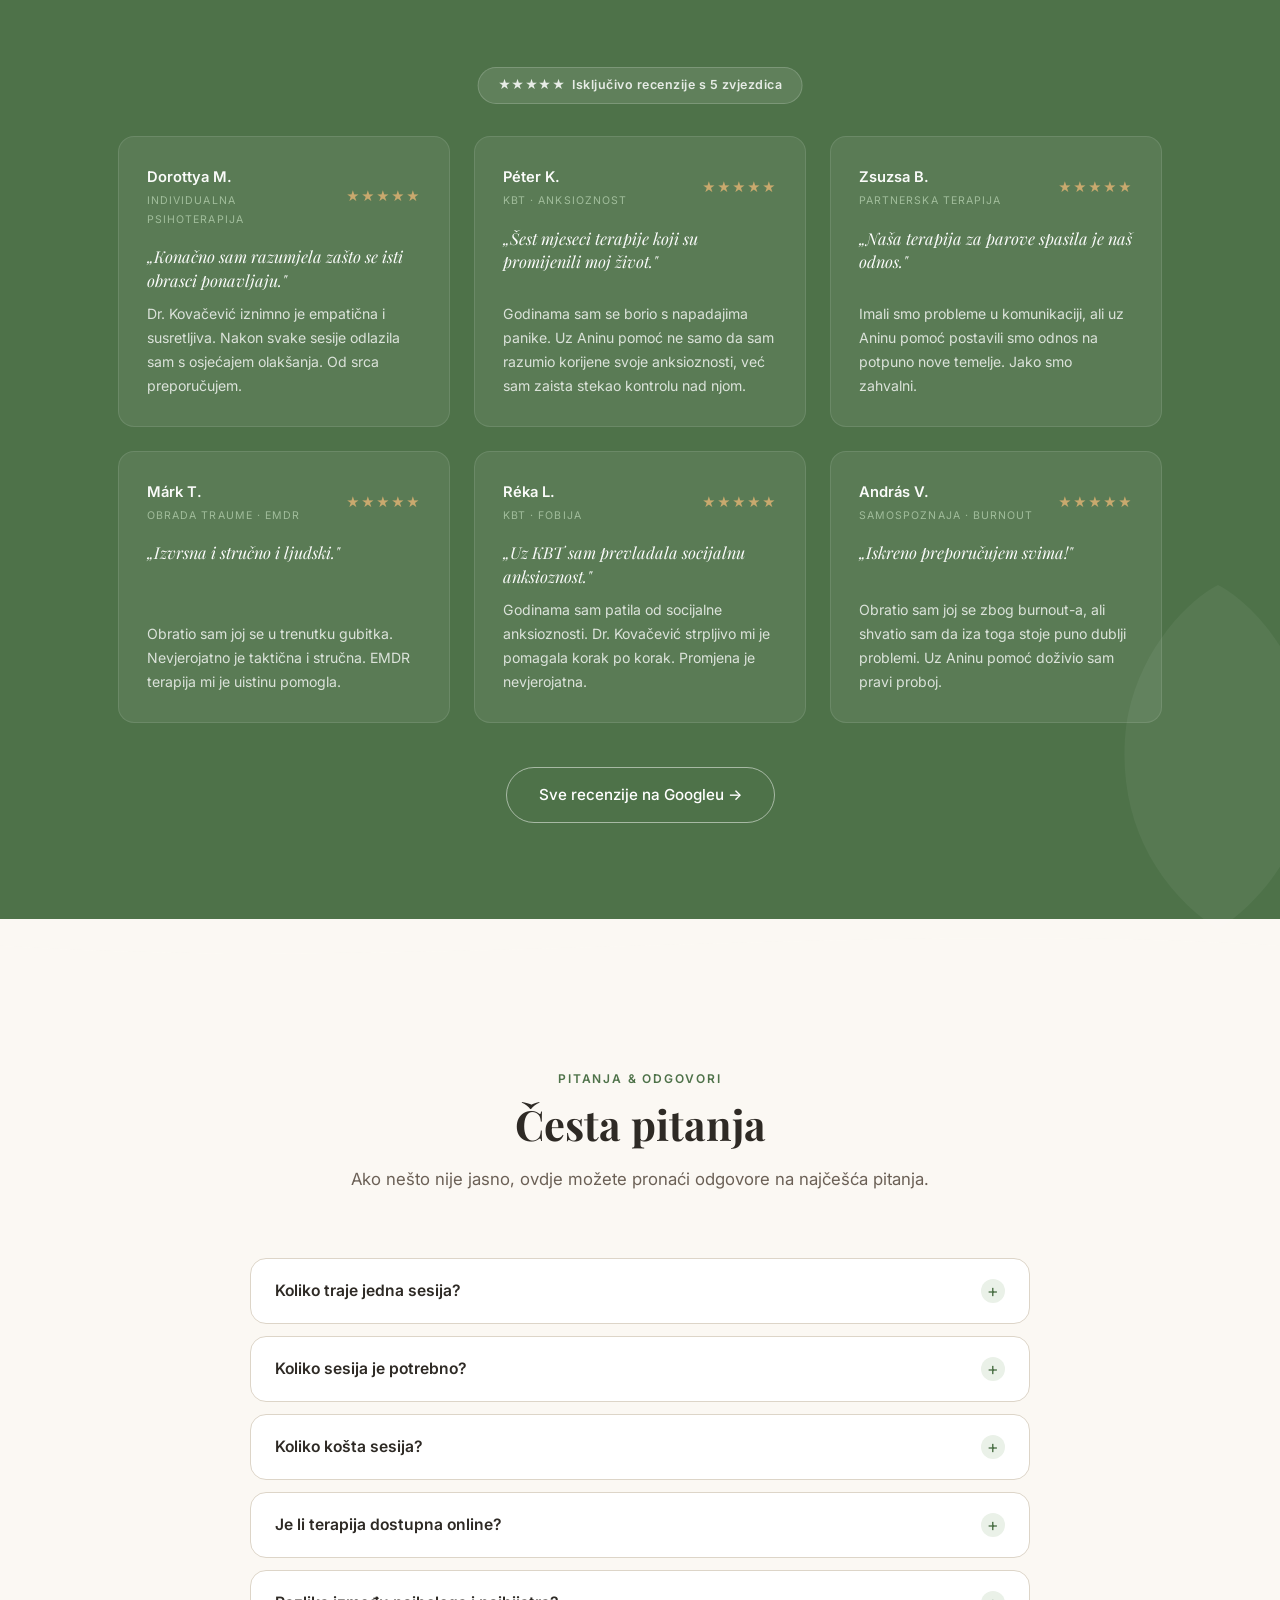
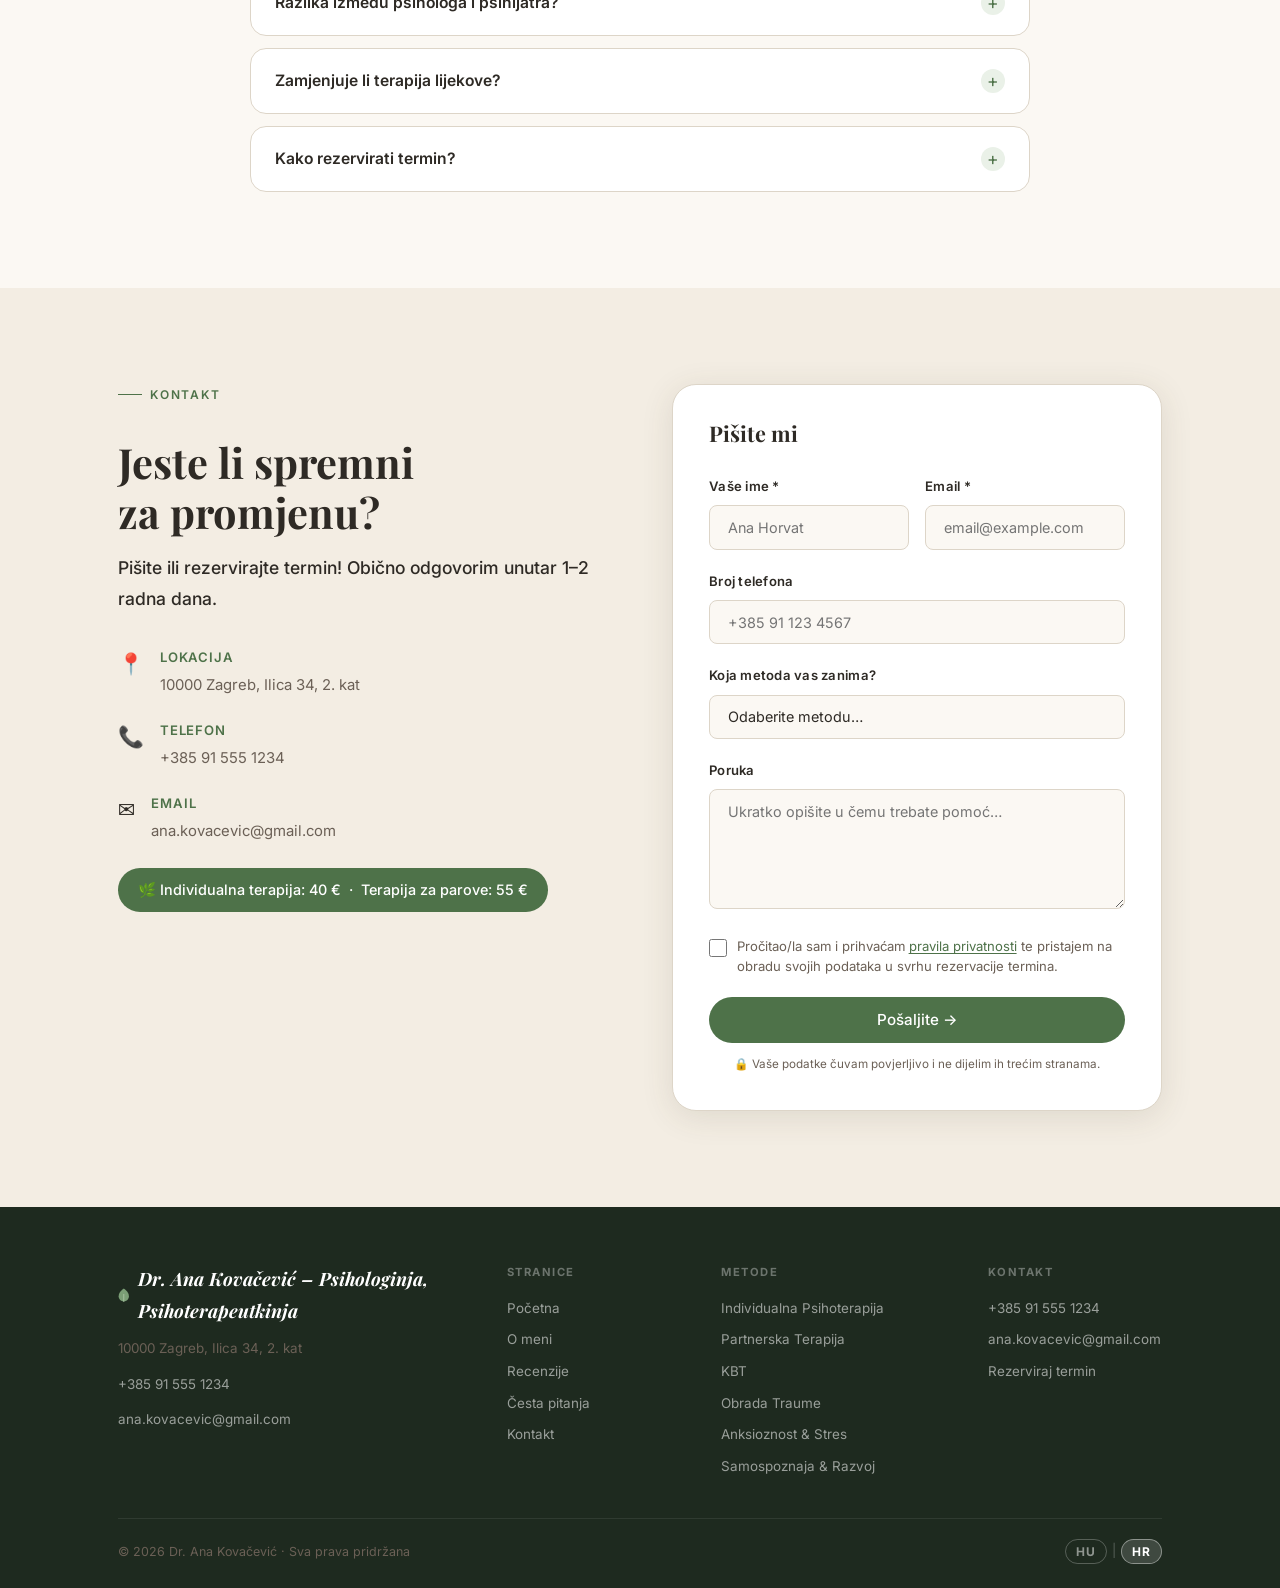
==== commit f484c590: "Reduce hero title font size on HR page Co-Authored-By: Claude Sonnet 4.6 <noreply@anthropic.com>" ====
--- a/hr/index.html
+++ b/hr/index.html
@@ -102,7 +102,7 @@
   <div class="hero__overlay" aria-hidden="true"></div>
   <div class="hero__content">
     <p class="hero__tag">Psiholog &nbsp;·&nbsp; Psihoterapeutkinja &nbsp;·&nbsp; Zagreb</p>
-    <h1 class="hero__title">Dr. Ana Kovačević –<br>Psihologinja,<br>Psihoterapeutkinja<br><span class="hero__city">Zagreb</span></h1>
+    <h1 class="hero__title" style="font-size:clamp(2rem,5vw,3.5rem)">Dr. Ana Kovačević –<br>Psihologinja,<br>Psihoterapeutkinja<br><span class="hero__city">Zagreb</span></h1>
     <div class="hero__actions">
       <a href="#kontakt" class="btn btn--primary">Rezerviraj termin</a>
     </div>
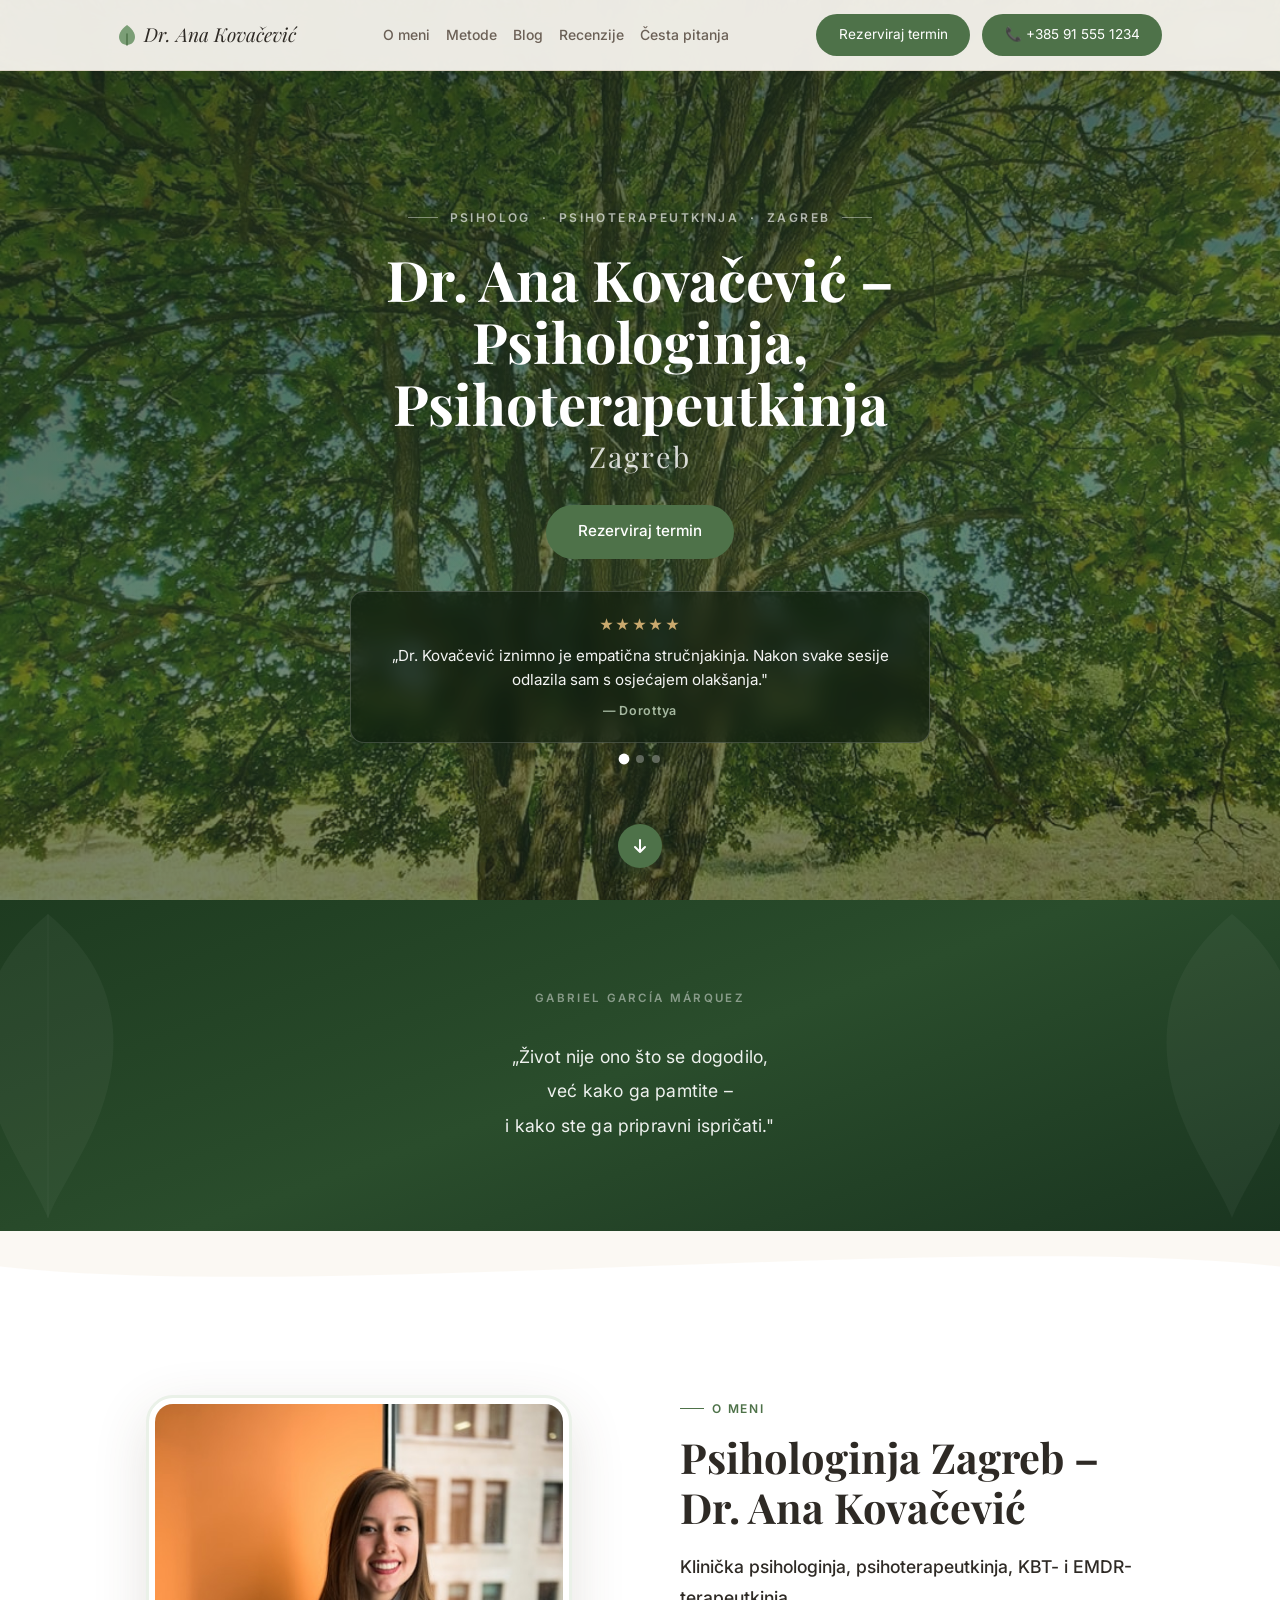
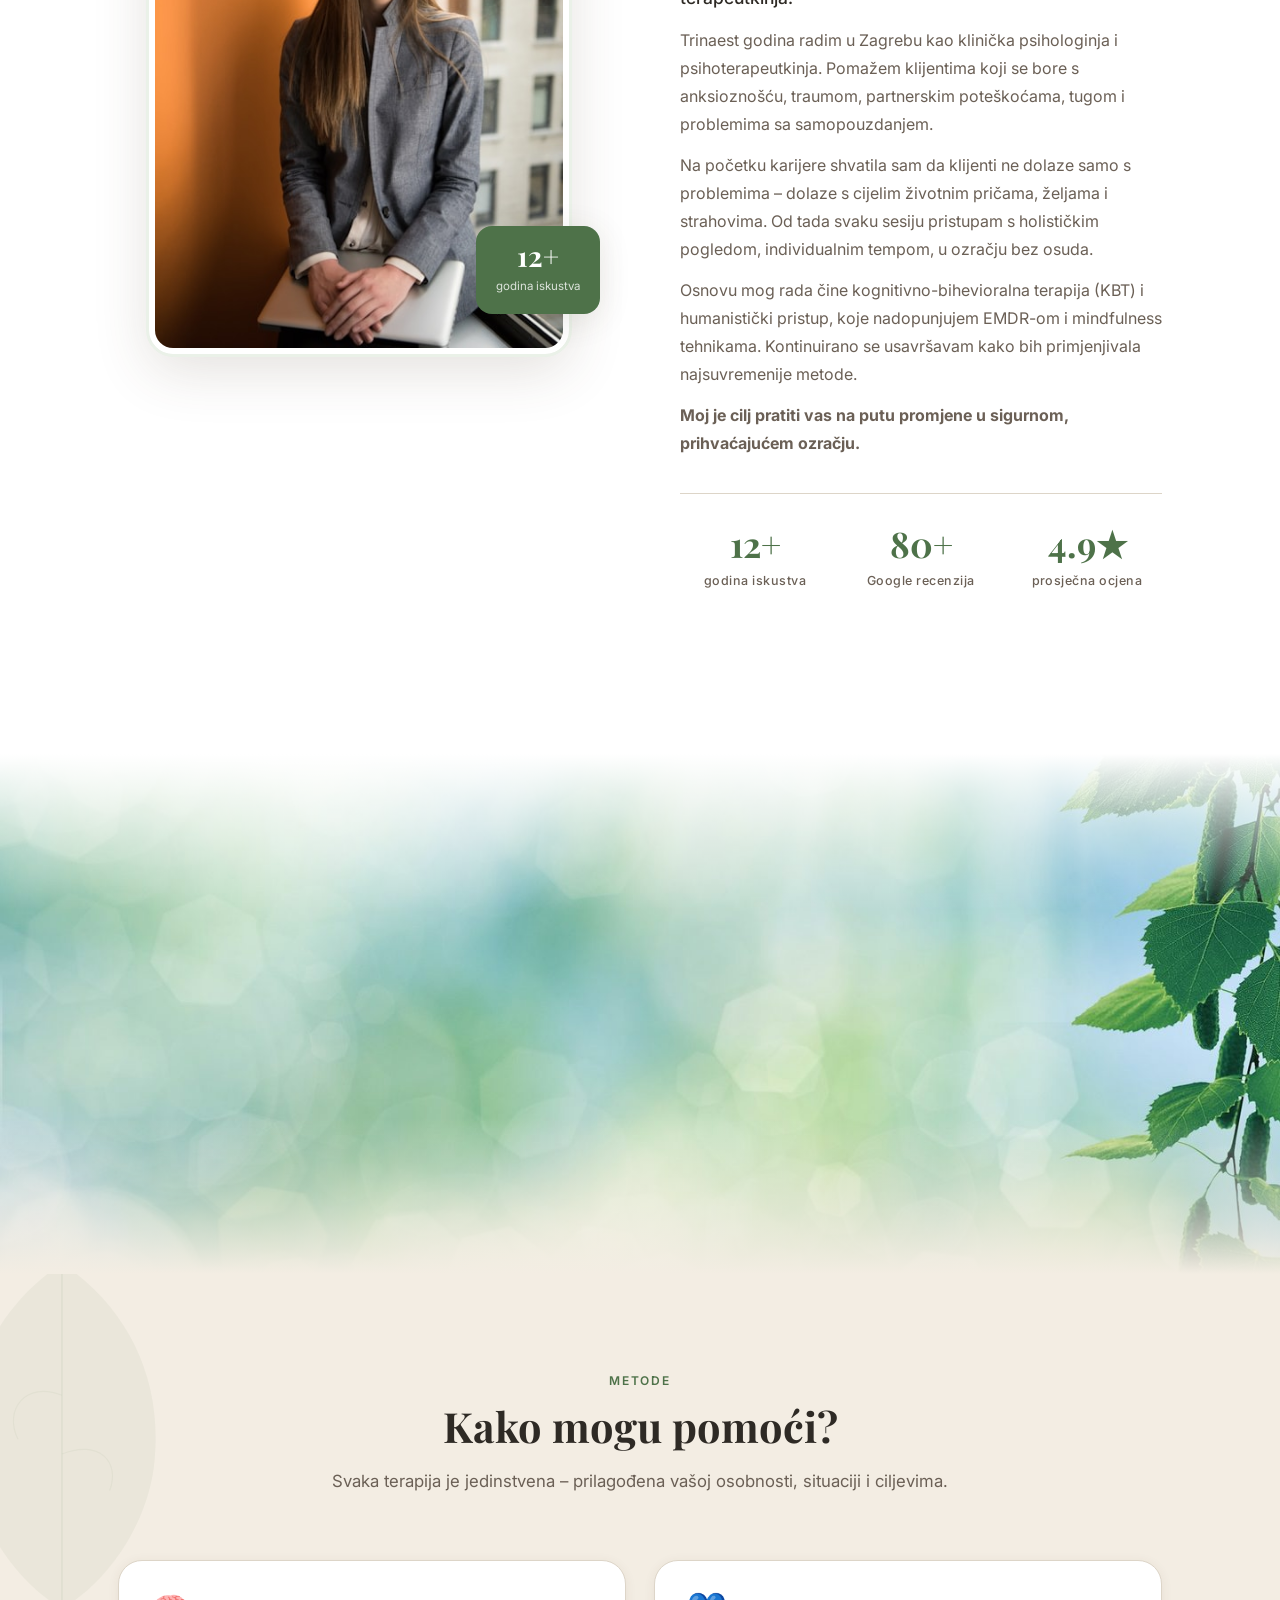
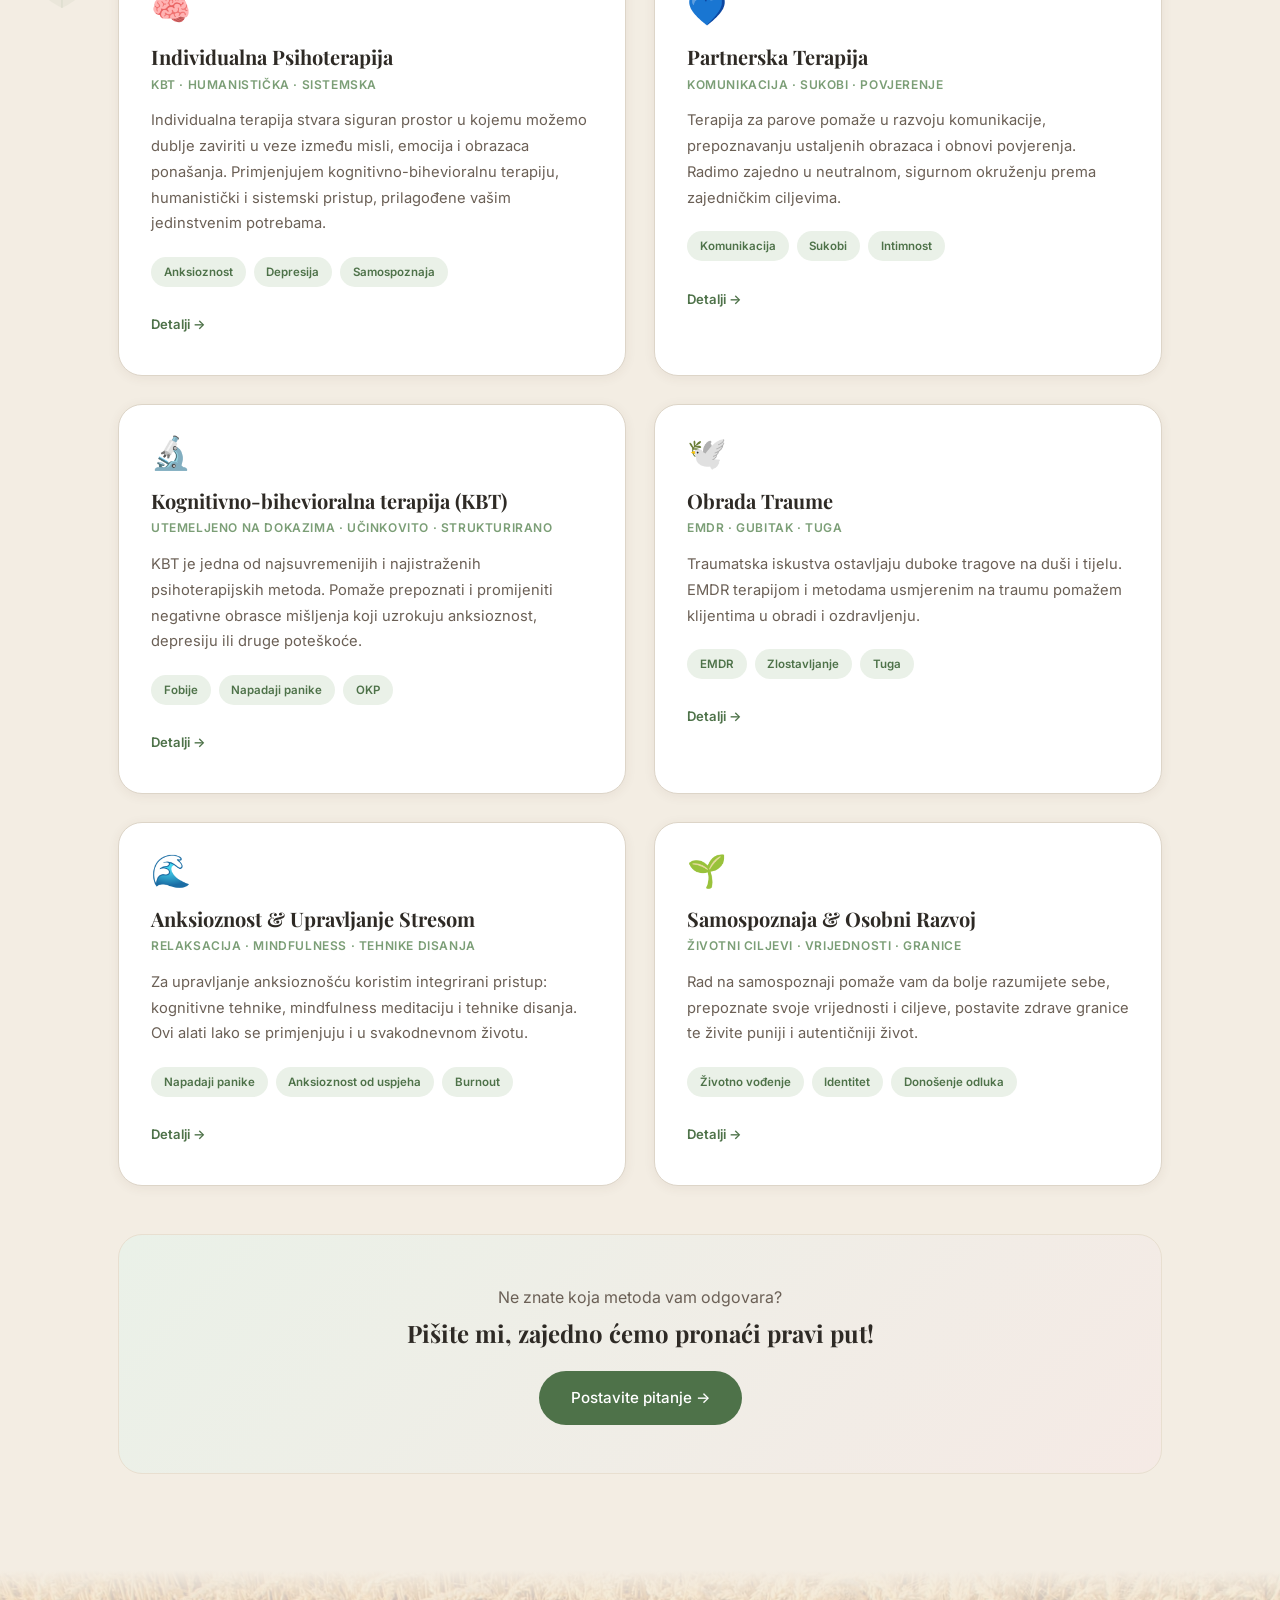
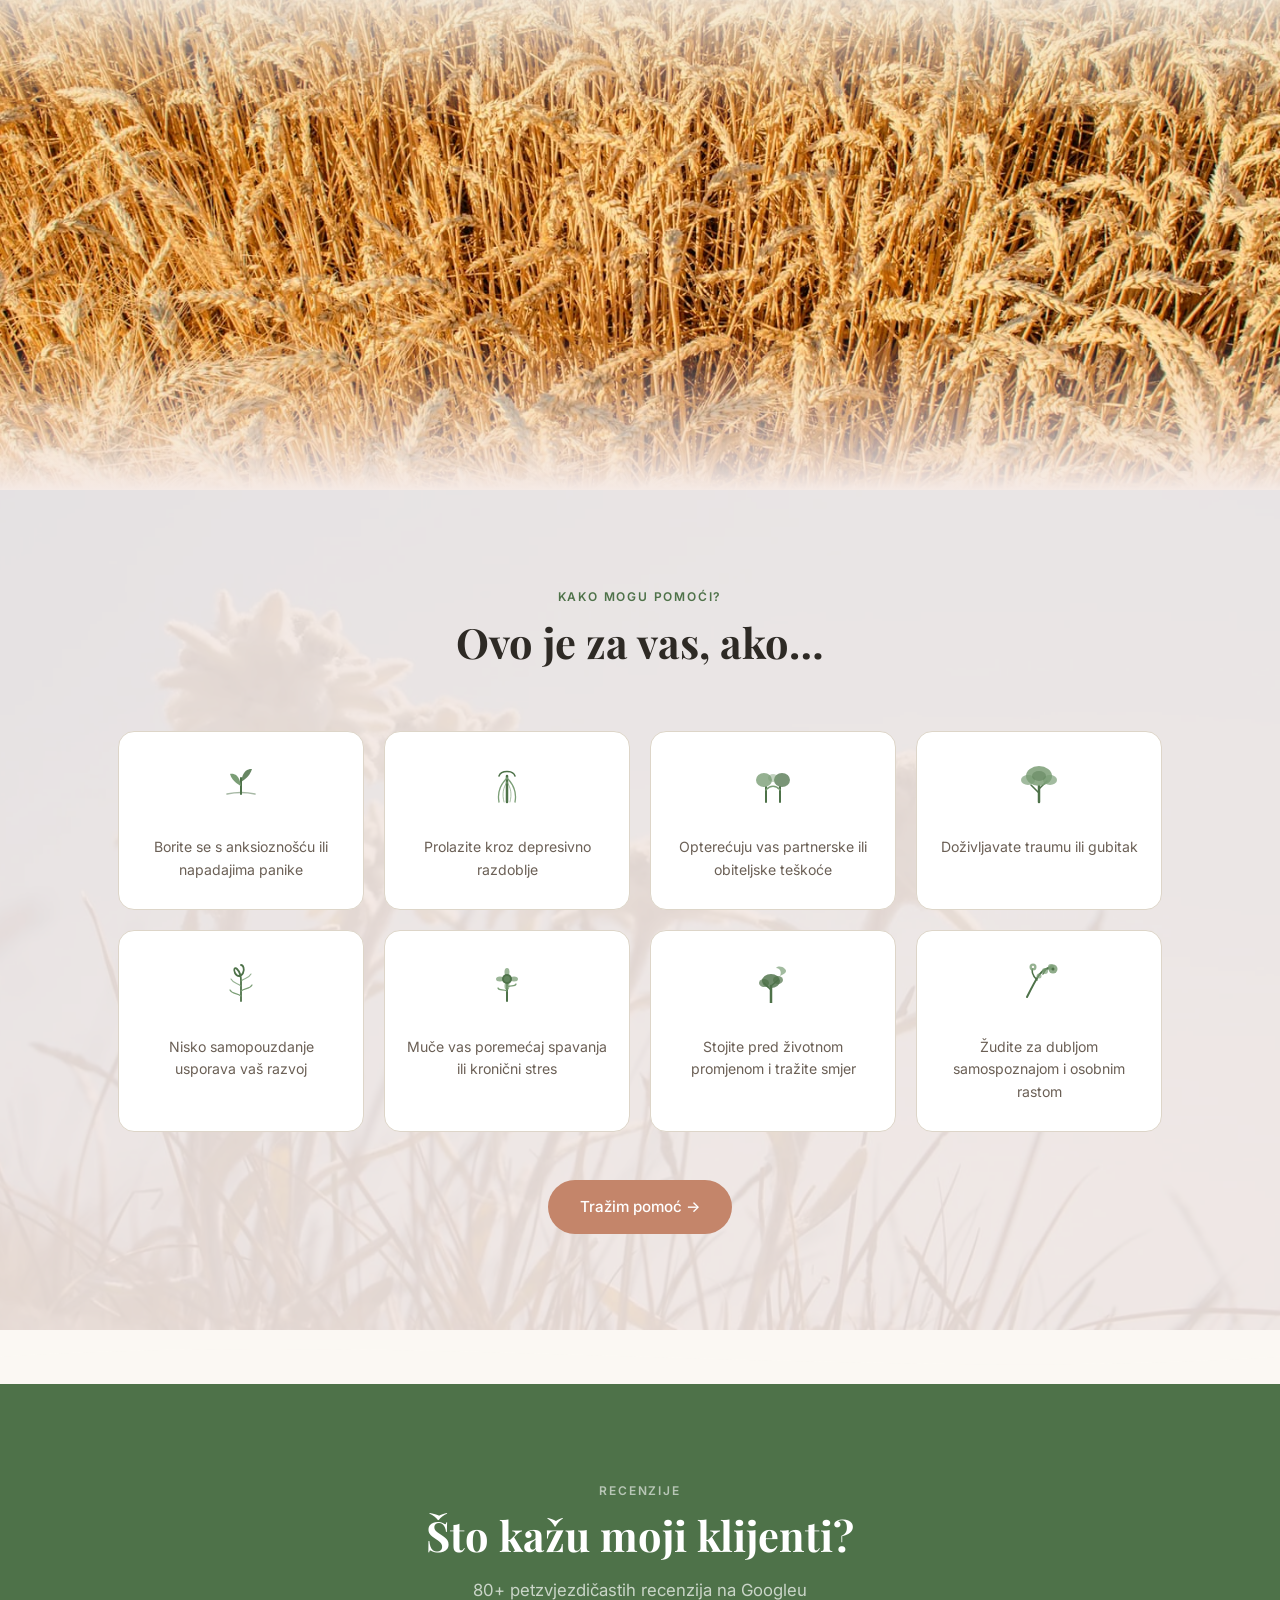
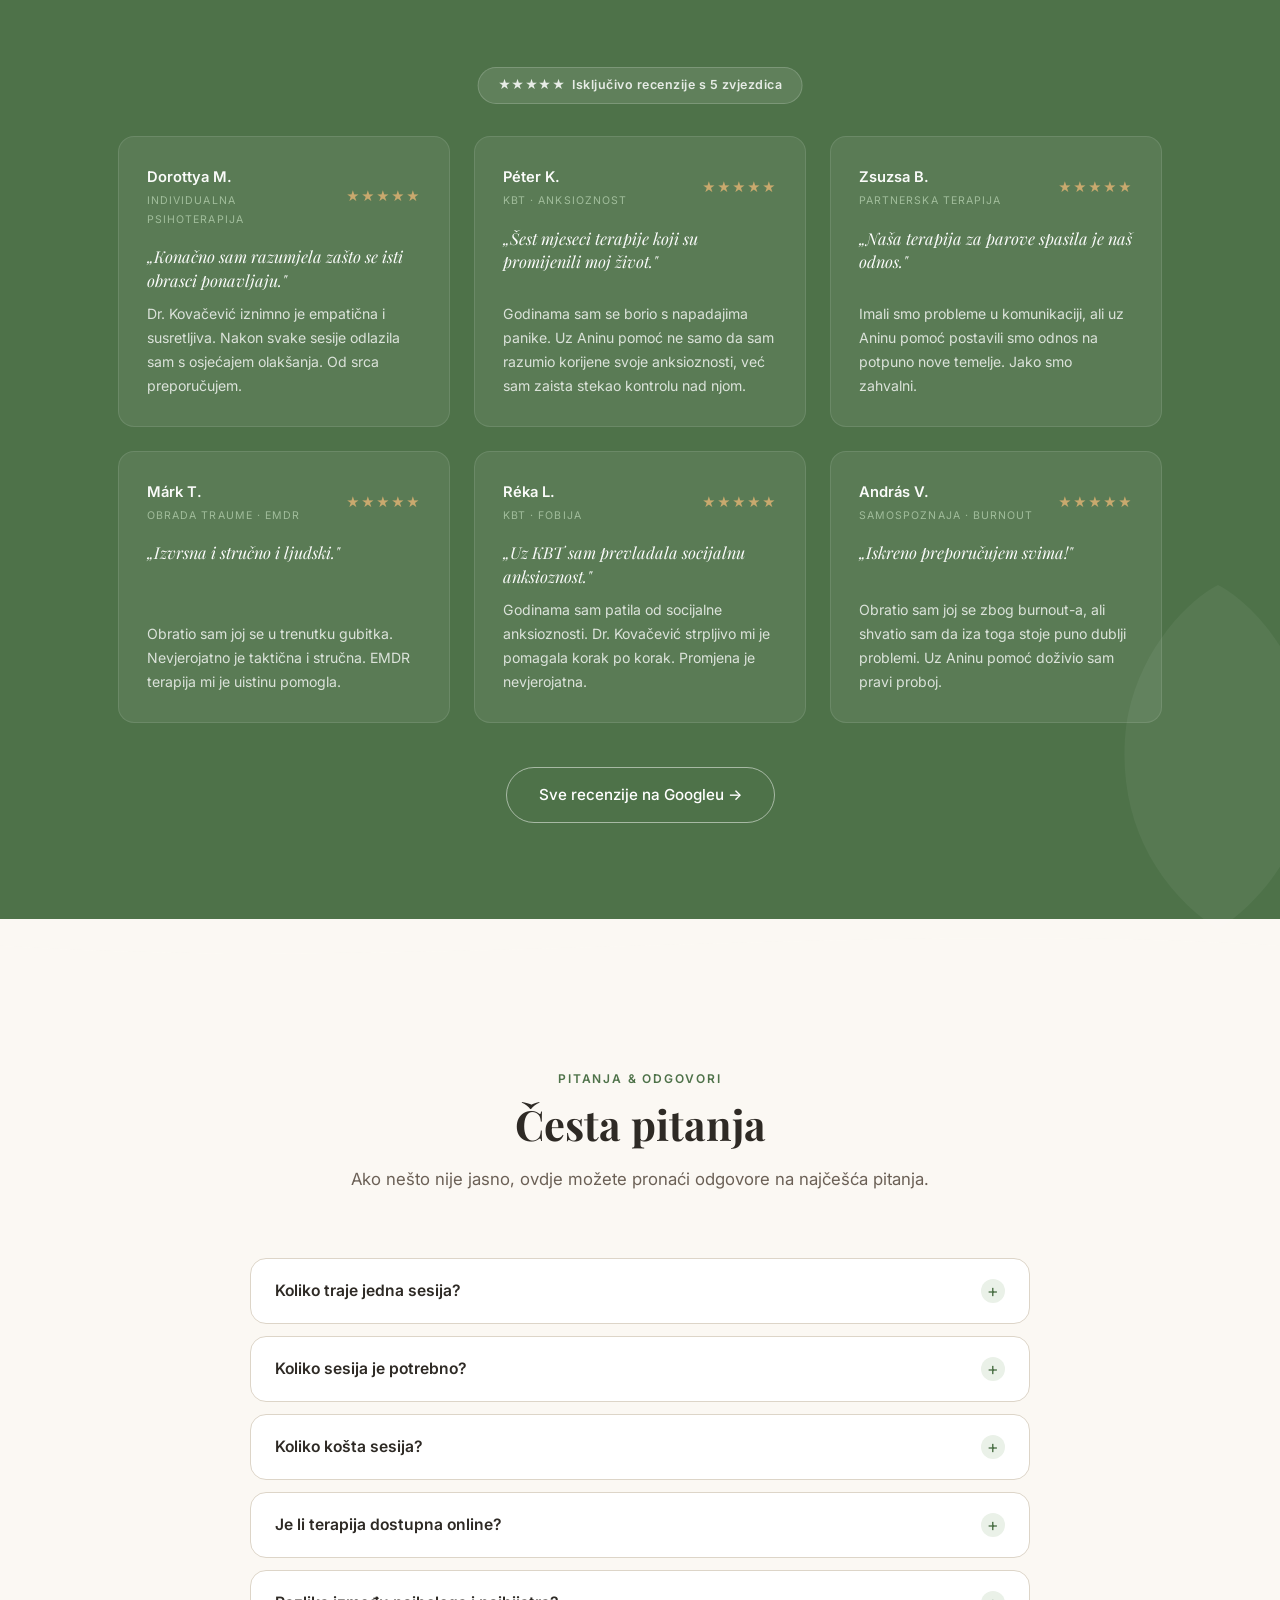
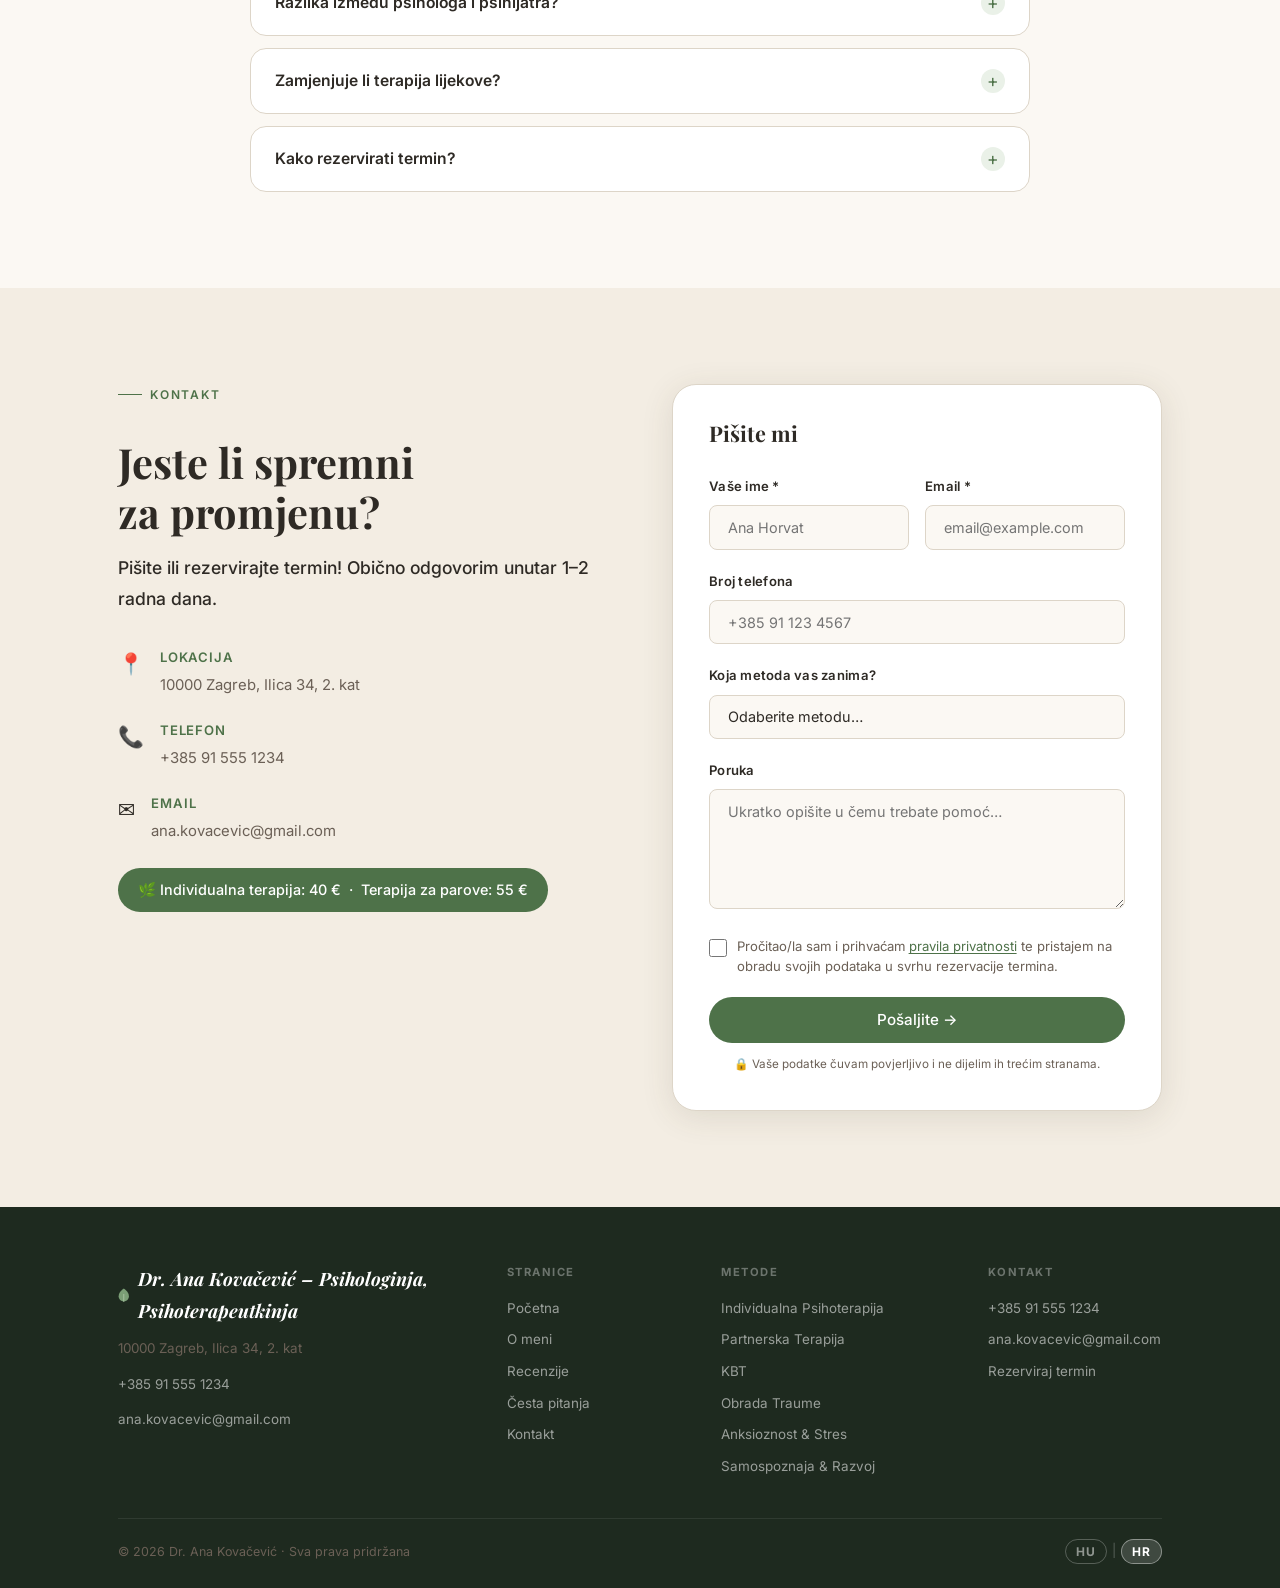
==== commit e904e1d5: "Add bilingual blog (HU + HR): listing pages and 3 posts each HU blog: - blog.html — listing (szorong" ====
--- a/hr/index.html
+++ b/hr/index.html
@@ -86,6 +86,7 @@
     <nav class="nav__menu" id="navMenu">
       <a href="#o-meni">O meni</a>
       <a href="#metode">Metode</a>
+      <a href="blog.html">Blog</a>
       <a href="#recenzije">Recenzije</a>
       <a href="#pitanja">Česta pitanja</a>
       <a href="#kontakt" class="nav__cta nav__cta--mobile-only">Rezerviraj termin</a>
--- a/style.css
+++ b/style.css
@@ -381,3 +381,69 @@
   .form__row { grid-template-columns: 1fr; }
   .vers-deco { display: none; }
 }
+
+/* ===== BLOG & POST STYLES ===== */
+.blog-hero { background: linear-gradient(135deg, var(--sage-deep) 0%, #2f4d2a 100%); padding: 8rem 1.75rem 5rem; text-align: center; }
+.blog-hero__inner { max-width: 620px; margin: 0 auto; }
+.blog-hero h1 { color: #fff; font-size: clamp(2.2rem, 5vw, 3.5rem); margin-bottom: .75rem; line-height: 1.15; }
+.blog-hero__lead { color: rgba(255,255,255,.72); font-size: 1.05rem; margin: 0; }
+
+.blog-grid { display: grid; grid-template-columns: repeat(3, 1fr); gap: 2rem; }
+@media (max-width: 900px) { .blog-grid { grid-template-columns: 1fr 1fr; } }
+@media (max-width: 580px) { .blog-grid { grid-template-columns: 1fr; } }
+
+.blog-card { background: var(--white); border-radius: var(--radius); overflow: hidden; box-shadow: var(--shadow-sm); transition: transform .25s, box-shadow .25s; display: flex; flex-direction: column; }
+.blog-card:hover { transform: translateY(-5px); box-shadow: var(--shadow-md); }
+.blog-card__img-wrap { overflow: hidden; height: 210px; display: block; }
+.blog-card__img { width: 100%; height: 100%; object-fit: cover; transition: transform .4s; display: block; }
+.blog-card:hover .blog-card__img { transform: scale(1.04); }
+.blog-card__body { padding: 1.5rem; flex: 1; display: flex; flex-direction: column; }
+.blog-card__cat { font-size: .68rem; font-weight: 700; letter-spacing: .14em; text-transform: uppercase; color: var(--sage-deep); margin-bottom: .6rem; display: block; }
+.blog-card__title { font-family: var(--font-head); font-size: 1.1rem; color: var(--text); line-height: 1.35; margin-bottom: .75rem; }
+.blog-card__title a { color: inherit; }
+.blog-card__title a:hover { color: var(--sage-deep); }
+.blog-card__excerpt { font-size: .88rem; color: var(--text-soft); line-height: 1.65; flex: 1; margin-bottom: 1.25rem; }
+.blog-card__footer { display: flex; align-items: center; justify-content: space-between; font-size: .78rem; color: var(--text-soft); border-top: 1px solid var(--border); padding-top: .9rem; margin-top: auto; }
+.blog-card__author { display: flex; align-items: center; gap: .5rem; }
+.blog-card__avatar { width: 26px; height: 26px; border-radius: 50%; object-fit: cover; }
+.blog-card__read { color: var(--sage-deep); font-weight: 600; font-size: .82rem; }
+.blog-card__read:hover { color: var(--sage); }
+
+.breadcrumb { background: var(--cream-mid); border-bottom: 1px solid var(--border); padding: .55rem 0; font-size: .78rem; margin-top: 70px; }
+.breadcrumb__list { max-width: var(--max-w); margin: 0 auto; padding: 0 1.75rem; display: flex; align-items: center; gap: .35rem; list-style: none; flex-wrap: wrap; }
+.breadcrumb__item { display: flex; align-items: center; color: var(--text-soft); }
+.breadcrumb__item a { color: var(--sage-deep); font-weight: 500; transition: color var(--transition); }
+.breadcrumb__item a:hover { color: var(--sage); text-decoration: underline; }
+.breadcrumb__item + .breadcrumb__item::before { content: '›'; margin-right: .35rem; color: var(--border); font-size: .9rem; }
+
+.post-wrap { max-width: 780px; margin: 0 auto; padding: 5.5rem 1.75rem 6rem; }
+.post-wrap .breadcrumb { margin-top: 0; background: none; border: none; padding: 0 0 1.25rem; }
+.post-wrap .breadcrumb__list { padding: 0; }
+.post__cat { font-size: .7rem; font-weight: 700; letter-spacing: .15em; text-transform: uppercase; color: var(--sage-deep); margin-bottom: .75rem; display: block; }
+.post__title { font-size: clamp(1.8rem, 4vw, 2.6rem); line-height: 1.2; margin-bottom: 1.25rem; color: var(--text); }
+.post__meta { display: flex; align-items: center; gap: 1rem; font-size: .85rem; color: var(--text-soft); margin-bottom: 2rem; padding-bottom: 1.5rem; border-bottom: 1px solid var(--border); flex-wrap: wrap; }
+.post__meta-avatar { width: 36px; height: 36px; border-radius: 50%; object-fit: cover; flex-shrink: 0; }
+.post__meta strong { color: var(--text); }
+.post__readtime { background: var(--sage-pale); color: var(--sage-deep); font-size: .75rem; font-weight: 600; padding: .25rem .7rem; border-radius: 50px; }
+.post__hero-img { width: 100%; border-radius: var(--radius-lg); margin-bottom: 2.5rem; aspect-ratio: 1200/630; object-fit: cover; }
+.post__toc { background: var(--sage-pale); border-radius: var(--radius); padding: 1.25rem 1.5rem; margin-bottom: 2.5rem; border: 1px solid rgba(123,158,118,.2); }
+.post__toc-title { font-size: .8rem; font-weight: 700; letter-spacing: .12em; text-transform: uppercase; color: var(--sage-deep); margin-bottom: .75rem; }
+.post__toc ol { padding-left: 1.25rem; margin: 0; }
+.post__toc li { font-size: .88rem; color: var(--text-soft); margin-bottom: .35rem; }
+.post__toc a { color: var(--sage-deep); }
+.post__toc a:hover { text-decoration: underline; }
+.post__body { font-size: .97rem; line-height: 1.85; }
+.post__body p { color: var(--text-soft); margin-bottom: 1.25rem; }
+.post__body h2 { font-size: 1.35rem; color: var(--text); margin: 2.5rem 0 .9rem; scroll-margin-top: 90px; }
+.post__body h3 { font-size: 1.05rem; color: var(--text); margin: 1.75rem 0 .65rem; font-family: var(--font-body); font-weight: 700; scroll-margin-top: 90px; }
+.post__body blockquote { border-left: 3px solid var(--sage); padding: 1rem 1.5rem; margin: 2rem 0; background: var(--sage-pale); border-radius: 0 var(--radius-sm) var(--radius-sm) 0; }
+.post__body blockquote p { color: var(--text); font-style: italic; margin: 0; }
+.post__body ul, .post__body ol { padding-left: 1.5rem; margin-bottom: 1.25rem; }
+.post__body li { color: var(--text-soft); margin-bottom: .4rem; line-height: 1.7; }
+.post__body strong { color: var(--text); }
+.post__body a { color: var(--sage-deep); }
+.post__body a:hover { text-decoration: underline; }
+.post__cta { margin-top: 4rem; padding: 3rem; background: linear-gradient(135deg, var(--sage-pale), var(--rose-pale)); border-radius: var(--radius-lg); text-align: center; border: 1px solid var(--cream-dark); }
+.post__cta h2 { font-size: 1.6rem; margin-bottom: .75rem; }
+.post__cta p { margin-bottom: 1.5rem; }
+@media (max-width: 640px) { .post-wrap { padding: 5rem 1.25rem 4rem; } .post__cta { padding: 2rem 1.25rem; } }
